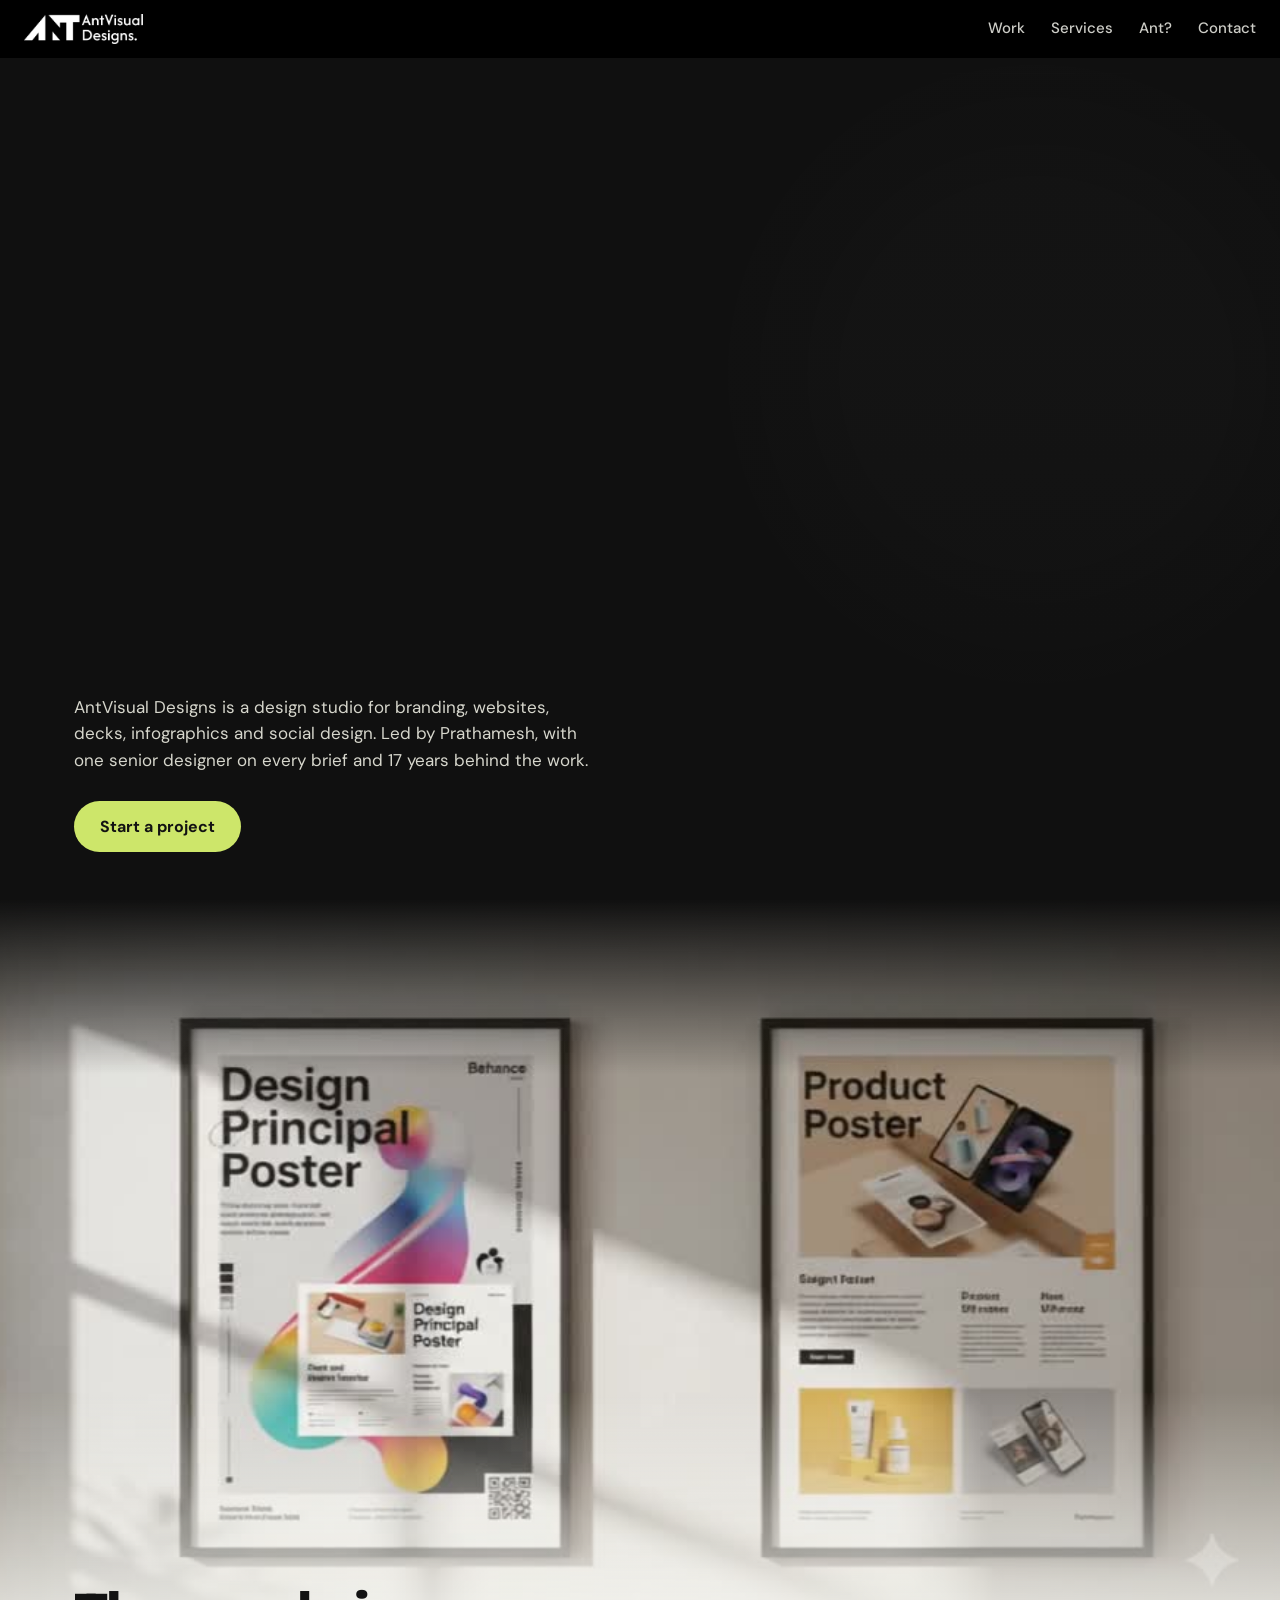
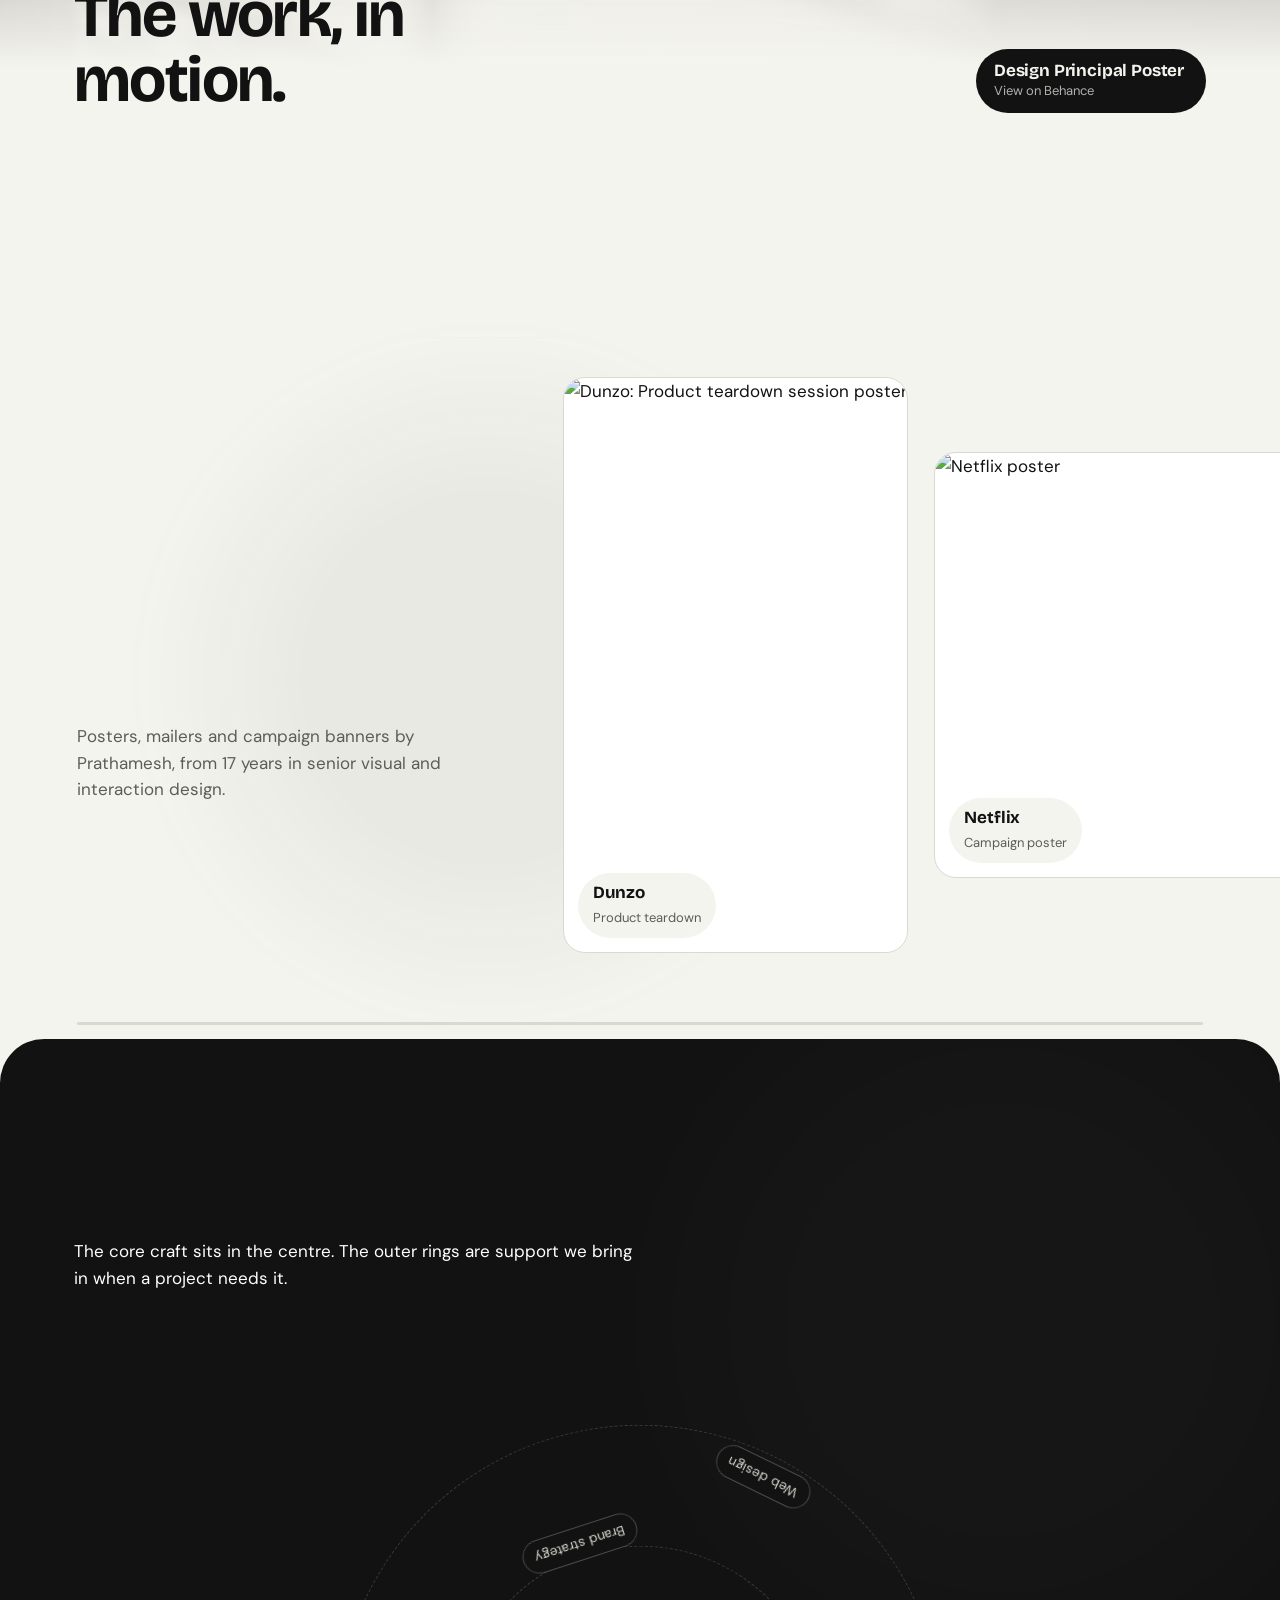
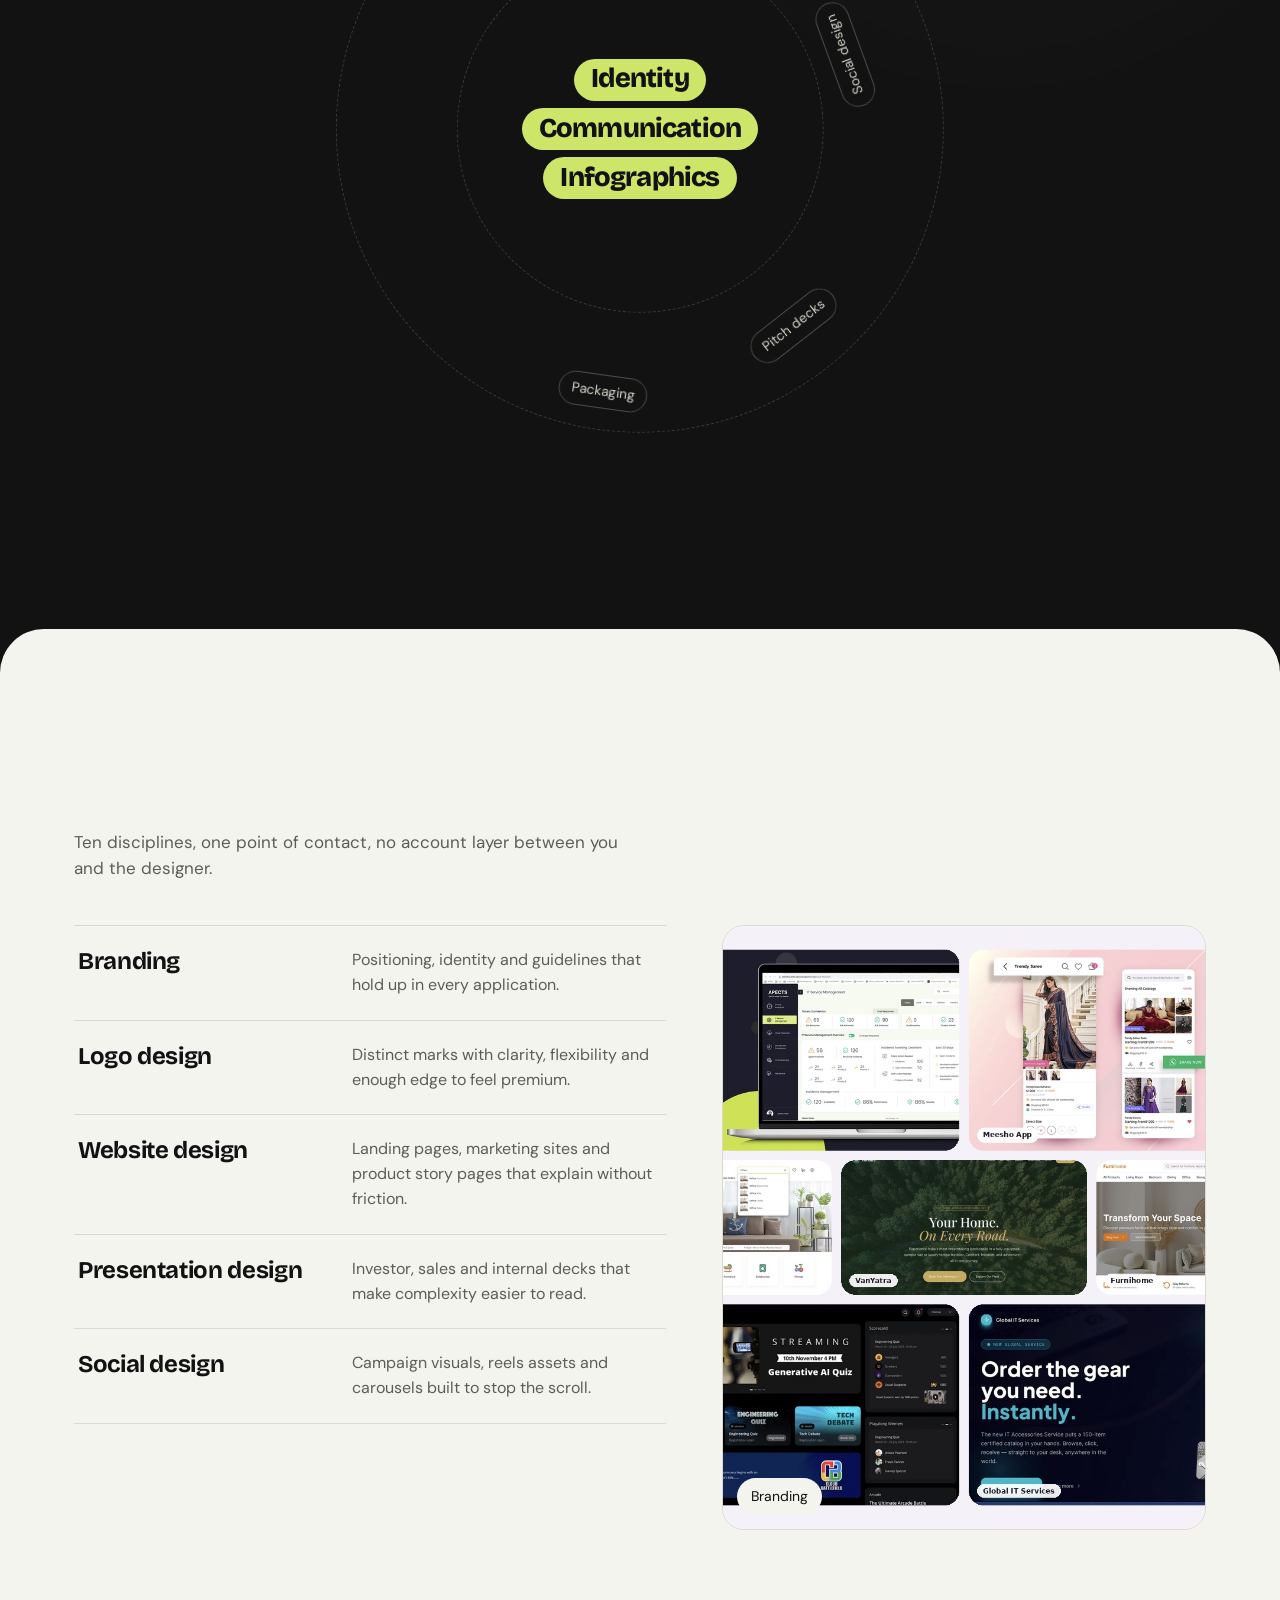
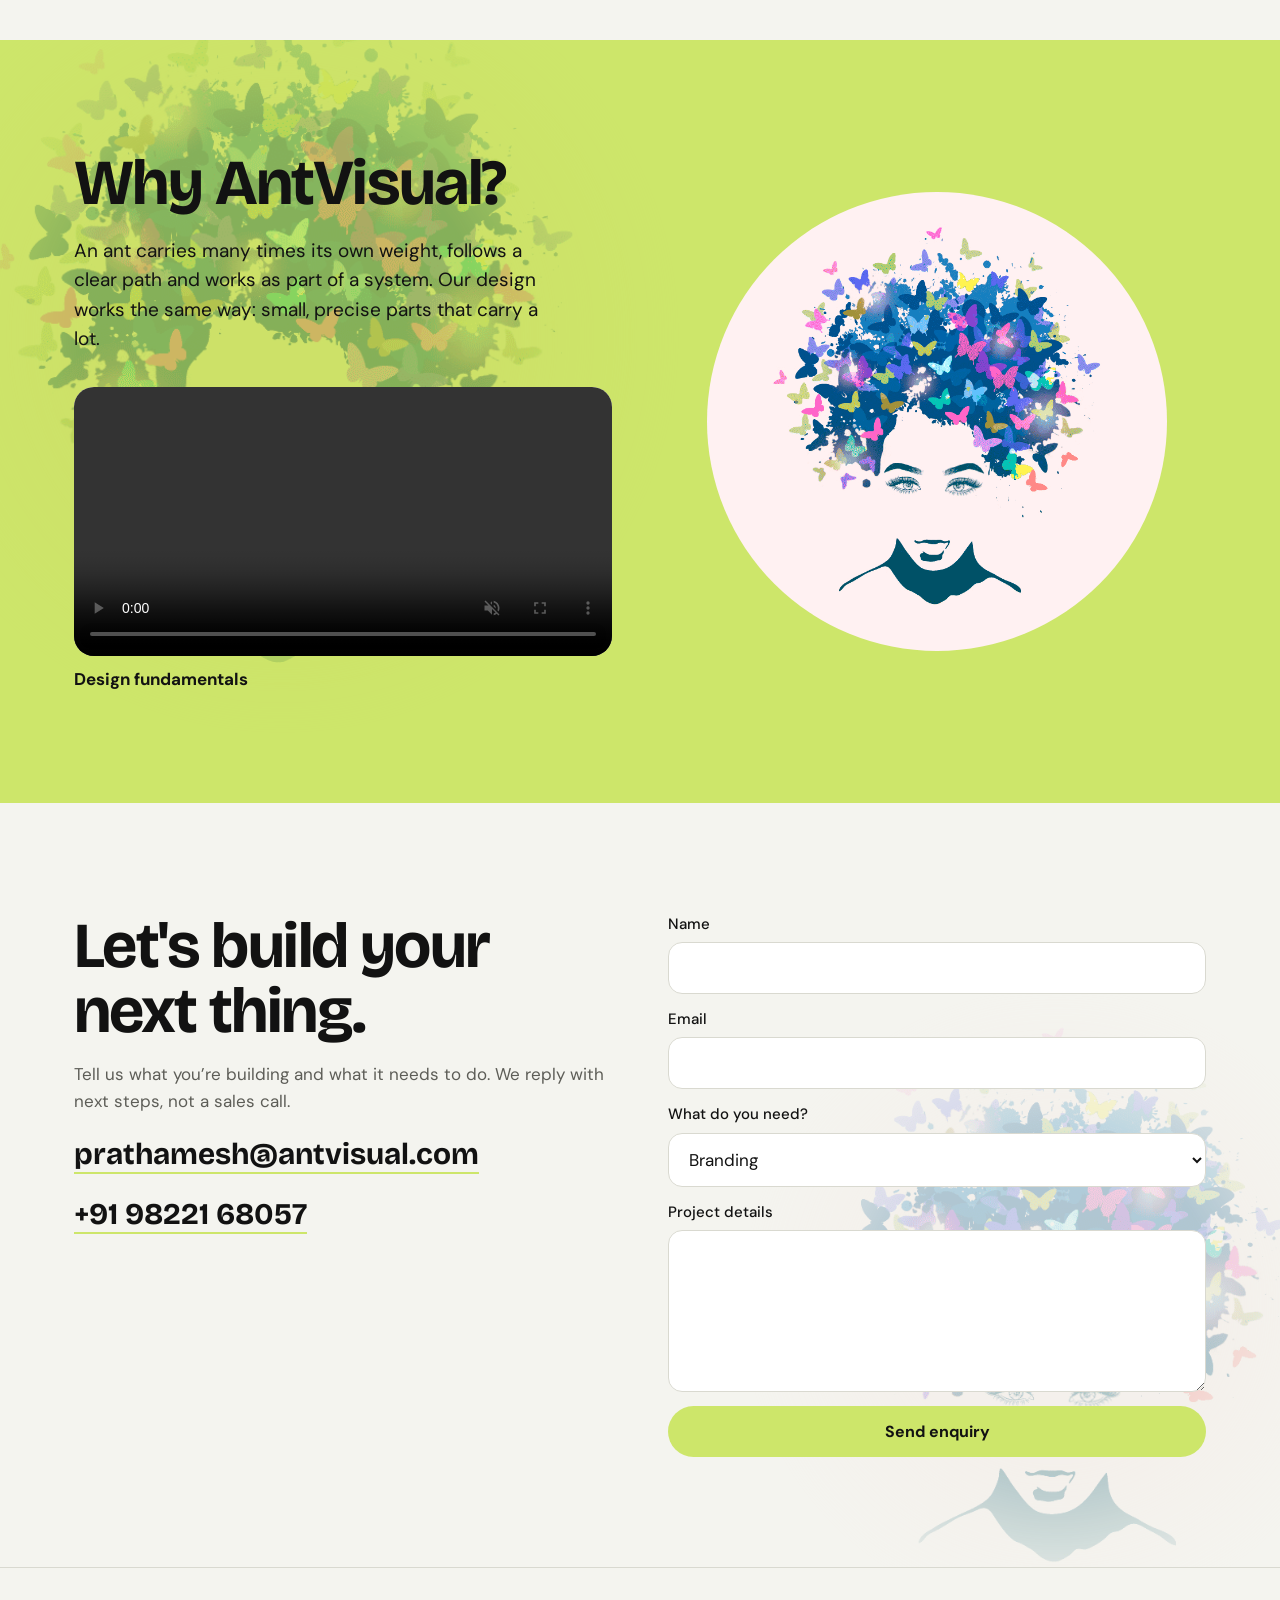
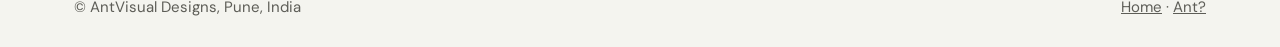
==== index.html @ 27071667 "Add a proper mobile hamburger menu for the header navigation and keep desktop navigation unchanged." ====
<!DOCTYPE html>
<html lang="en"><head><meta charset="utf-8">
<meta name="viewport" content="width=device-width, initial-scale=1, viewport-fit=cover">
<title>AntVisual Designs — Good design, run like a business.</title>
<link rel="preconnect" href="https://fonts.googleapis.com"><link rel="preconnect" href="https://fonts.gstatic.com" crossorigin>
<link href="https://fonts.googleapis.com/css2?family=Bricolage+Grotesque:opsz,wght@12..96,500;12..96,700;12..96,800&family=DM+Sans:wght@400;500&display=swap" rel="stylesheet">
<style>
:root{--bg:#f4f4ef;--ink:#121212;--mute:#5d5d57;--lime:#cde66a;--line:#d9d9d0;--card:#fff;--logo-filter:none;
box-sizing:border-box;padding-top:env(safe-area-inset-top,0px);padding-bottom:env(safe-area-inset-bottom,0px)}
@media (prefers-color-scheme:dark){:root:not([data-theme="light"]){--bg:#101010;--ink:#f1f1ea;--mute:#a4a49a;--line:#2c2c2a;--card:#1a1a19;--logo-filter:invert(1)}}
:root[data-theme="dark"]{--bg:#101010;--ink:#f1f1ea;--mute:#a4a49a;--line:#2c2c2a;--card:#1a1a19;--logo-filter:invert(1)}
html{scroll-behavior:smooth;scroll-padding-top:calc(env(safe-area-inset-top,0px) + 70px)}
*,*:before,*:after{box-sizing:border-box}
body{margin:0;background:var(--bg);color:var(--ink);font:400 17px/1.55 "DM Sans",system-ui,sans-serif;overflow-x:hidden}
body::before{content:"";position:fixed;inset:0 0 auto;height:env(safe-area-inset-top,0px);z-index:60;background:rgba(16,16,16,.55);backdrop-filter:blur(10px)}
h1,h2,h3{font-family:"Bricolage Grotesque","DM Sans",system-ui,sans-serif;letter-spacing:-.025em;line-height:1.02;margin:0}
a{color:inherit}
:focus-visible{outline:3px solid var(--lime);outline-offset:3px}
.wrap{max-width:1180px;margin:0 auto;padding:0 24px}
header {
    position: fixed;
    top: 0;
    left: 0;
    right: 0;
    z-index: 50;
    padding: calc(env(safe-area-inset-top, 0px) + 14px) 24px 14px;
    display: flex;
    justify-content: space-between;
    align-items: center;
    background: #000000;
    color: #f1f1ea;
}
header img{height:30px;filter:invert(1);display:block}
nav{display:flex;gap:26px;font-weight:500;font-size:15px}
nav a{text-decoration:none;opacity:.85}nav a:hover{opacity:1;color:var(--lime)}
.hero{position:relative;min-height:100vh;min-height:100svh;background:#101010;color:#f1f1ea;display:flex;align-items:flex-end;overflow:hidden}
.hero video{position:absolute;inset:0;width:100%;height:100%;object-fit:cover;opacity:.9}
.hero:after{content:"";position:absolute;inset:0;background:linear-gradient(180deg,rgba(16,16,16,.35),rgba(16,16,16,.1) 40%,rgba(16,16,16,.85))}
.hero .wrap{position:relative;z-index:2;width:100%;padding-bottom:48px}
.hero h1{font-size:clamp(44px,8.6vw,120px);font-weight:800;max-width:11ch;animation:rise .9s cubic-bezier(.2,.7,.2,1) both}
@keyframes rise{from{opacity:0;transform:translateY(28px)}to{opacity:1;transform:none}}
.hero p{max-width:520px;color:#d6d6cc;margin:22px 0 28px}
.row{display:flex;gap:14px;flex-wrap:wrap;align-items:center}
.btn{display:inline-block;padding:15px 26px;border-radius:999px;background:var(--lime);color:#121212;font-weight:700;text-decoration:none;border:0;font:700 16px "DM Sans",sans-serif;cursor:pointer}
.btn:hover{background:#dcf08a}
.btn.ghost{background:transparent;color:inherit;border:1.5px solid currentColor}
.btn.ghost:hover{background:rgba(255,255,255,.12)}
#pp{position:absolute;right:24px;bottom:48px;z-index:3;padding:9px 16px;font-size:14px}
section{padding:110px 0}
.h2{font-size:clamp(34px,5vw,64px);font-weight:700;max-width:16ch}
.lede{color:var(--mute);max-width:560px;margin:18px 0 0}
.where{background:#121212;color:#fafaf8}
.where .lede{color:#fffffd}
.svc{display:grid;grid-template-columns:1.1fr .9fr;gap:56px;align-items:start;margin-top:44px}
.list{border-top:1px solid var(--line)}
.item{padding:22px 4px;border-bottom:1px solid var(--line);display:grid;grid-template-columns:minmax(0,.9fr) minmax(0,1.1fr);gap:20px;transition:background .2s,padding .2s}
.item:hover{background:var(--lime);color:#121212;padding-left:18px;padding-right:18px}
.item:hover p{color:#2b2b28}
.item h3{font-size:24px;font-weight:700;letter-spacing:-.015em;line-height:1.1}
.item p{margin:0;color:var(--mute);font-size:16px}
.item em{font-style:normal;display:inline-block;background:#121212;color:var(--lime);font-size:13px;padding:2px 10px;border-radius:999px;margin-top:8px}
.sticky{position:sticky;top:calc(env(safe-area-inset-top,0px) + 90px)}
.ant{background:var(--lime);color:#121212}
.ant .grid{display:grid;grid-template-columns:1fr 1fr;gap:56px;align-items:center}
.ant img.g{width:100%;max-width:460px;border-radius:50%;display:block;margin:0 auto}
.ant p{max-width:480px;font-size:19px}
.vid{margin-top:34px}
.vid video{width:100%;border-radius:20px;display:block;background:#fff}
.vid span{display:block;margin-top:10px;font-weight:700}
.contact .grid{display:grid;grid-template-columns:1fr 1fr;gap:56px}
.contact a.m{font:700 clamp(20px,2.4vw,30px) "Bricolage Grotesque",sans-serif;display:block;margin-top:22px;text-decoration:none;border-bottom:2px solid var(--lime);width:max-content;max-width:100%}
form{display:grid;gap:14px}
label{font-weight:500;font-size:15px;display:grid;gap:6px}
input,select,textarea{font:400 17px "DM Sans",sans-serif;padding:14px 16px;border-radius:14px;border:1.5px solid var(--line);background:var(--card);color:var(--ink);width:100%}
footer{border-top:1px solid var(--line);padding:28px 0;color:var(--mute);font-size:15px}
footer .wrap{display:flex;justify-content:space-between;flex-wrap:wrap;gap:12px}
@media (max-width:820px){nav{gap:16px;font-size:14px}.svc,.ant .grid,.contact .grid{grid-template-columns:1fr;gap:36px}.item{grid-template-columns:1fr;gap:6px}section{padding:76px 0}#pp{bottom:auto;right:18px;top:calc(env(safe-area-inset-top,0px) + 77px)}.btn{padding:14px 22px}}
@media (prefers-reduced-motion:reduce){.hero h1{animation:none}html{scroll-behavior:auto}.item{transition:none}}

section,.hero{position:relative;overflow:hidden;overflow:clip}.wrap{position:relative;z-index:1}
.bgv{position:absolute;inset:0;width:100%;height:100%;object-fit:cover;pointer-events:none;z-index:0}
.bgv.mul{mix-blend-mode:multiply}.bgv.scr{mix-blend-mode:screen}
.ghost{position:absolute;pointer-events:none;z-index:0;width:min(640px,80vw);aspect-ratio:1;-webkit-mask-image:radial-gradient(circle,#000 35%,transparent 70%);mask-image:radial-gradient(circle,#000 35%,transparent 70%);background:rgba(205,230,106,.25)}
.ghost.mul{mix-blend-mode:multiply}.ghost.neg{filter:grayscale(1) invert(1);mix-blend-mode:screen}

body.intro{overflow:hidden}.intro .hero h1{animation:none;opacity:0}
#intro{position:fixed;inset:0;z-index:100;background:#fff;display:grid;place-items:center;transition:opacity .9s ease .1s;animation:introOut .9s ease 14s forwards}
#intro video{width:min(100vw,177vh);height:auto;max-height:100%;mix-blend-mode:multiply;transform:scale(1);transition:transform 1s cubic-bezier(.6,0,.3,1),filter 1s}
#intro.out{opacity:0;pointer-events:none}#intro.out video{transform:scale(2.2);filter:brightness(1.4)}
#skip{position:absolute;right:20px;top:calc(env(safe-area-inset-top,0px) + 18px);background:#121212;color:#f1f1ea;border:0;border-radius:999px;padding:10px 18px;font:500 15px "DM Sans",sans-serif;cursor:pointer}
#skip:hover{background:#2a2a28}
@keyframes introOut{to{opacity:0;visibility:hidden}}
@media (prefers-reduced-motion:reduce){#intro{display:none}}

#intro>video,#intro>img,#intro>.halo{grid-area:1/1}
#intro .halo{width:min(70vmin,60vw);aspect-ratio:1;border-radius:50%;background:radial-gradient(circle,rgba(205,230,106,.95),rgba(205,230,106,0) 66%);mix-blend-mode:multiply;opacity:0}
#il{width:calc(min(100vw,177.7vh)*.44);height:auto;mix-blend-mode:multiply;opacity:0;will-change:transform,filter,opacity;position:relative}
#intro.fly{background:transparent;transition:background .8s ease .15s;animation:none}
#intro.fly video{opacity:0;transition:opacity .5s}
#intro.fly #il{mix-blend-mode:normal}
header img{opacity:0;animation:showLogo .1s 14.2s forwards}header.ready img{opacity:1;animation:none}
@keyframes showLogo{to{opacity:1}}

.reel{padding:0;background:var(--bg)}
.reel .stage{background:#101010;position:relative;height:clamp(420px,88vh,900px);overflow:hidden}
.reel video{position:absolute;inset:0;width:100%;height:100%;object-fit:cover}
.reel .stage:before,.reel .stage:after{content:"";position:absolute;left:0;right:0;z-index:1;pointer-events:none}
.reel .stage:before{top:0;height:22%;background:linear-gradient(#101010,rgba(16,16,16,0))}
.reel .stage:after{bottom:0;height:38%;background:linear-gradient(rgba(0,0,0,0),var(--bg) 92%)}
.reel .row2{position:relative;z-index:2;margin-top:-110px;display:flex;justify-content:space-between;align-items:flex-end;gap:20px;flex-wrap:wrap}
.rcap{display:inline-flex;flex-direction:column;background:var(--ink);color:var(--bg);padding:11px 18px;border-radius:999px;text-decoration:none;min-width:230px}
.rcap b{font:700 17px "Bricolage Grotesque",sans-serif;letter-spacing:-.01em}.rcap span{font-size:13px;opacity:.7}
.rcap:hover{background:var(--lime);color:#121212}
.rcap.sw{animation:swap .35s ease}
@keyframes swap{from{opacity:.2;transform:translateY(6px)}to{opacity:1;transform:none}}
@media (prefers-reduced-motion:reduce){.rcap.sw{animation:none}}

#sp{position:fixed;left:0;right:0;top:env(safe-area-inset-top,0px);height:3px;background:var(--lime);transform-origin:0 50%;transform:scaleX(0);z-index:70}
.js .mk{overflow:hidden;padding-bottom:.1em}.js .mk span{display:block;transform:translateY(112%);transition:transform .95s cubic-bezier(.2,.7,.2,1)}.js .mk.in span{transform:none}
.pan{animation:pan 14s ease-in-out infinite alternate}@keyframes pan{from{object-position:50% 0}to{object-position:50% 100%}}
.pfs{padding:0;overflow:visible;overflow-x:clip}.track{position:relative;z-index:1}
.pin{position:sticky;top:0;height:100vh;height:100svh;overflow:hidden;display:flex;align-items:center;padding-top:64px}
.track{display:flex;align-items:center;gap:26px;padding:0 6vw;will-change:transform;--h:min(64vh,600px)}
.pnl{flex:none;width:min(460px,80vw);padding-right:24px}.pnl .h2{font-size:clamp(34px,4.4vw,60px);max-width:11ch}
.pc{position:relative;flex:none;height:var(--h);aspect-ratio:.6;border-radius:22px;overflow:hidden;background:var(--card);border:1px solid var(--line);display:block;text-decoration:none;color:inherit}
.pc.wide{height:calc(var(--h)*.74);aspect-ratio:1.4}
.pc img{position:absolute;inset:0;width:100%;height:100%;object-fit:cover;transition:transform .9s cubic-bezier(.2,.7,.2,1)}.pc:hover img:not(.pan){transform:scale(1.04)}
.pc .cap{position:absolute;left:14px;bottom:14px;z-index:1;background:var(--bg);color:var(--ink);padding:9px 15px;border-radius:999px;max-width:calc(100% - 28px)}
.pc .cap b{display:block;font:700 17px "Bricolage Grotesque",sans-serif;letter-spacing:-.01em}.pc .cap span{font-size:13px;color:var(--mute)}
.more{flex:none;width:min(380px,80vw);padding-right:6vw}.more h3{font-size:30px;font-weight:700}
.more ul{list-style:none;margin:16px 0 22px;padding:0;border-top:1px solid var(--line)}
.more li a{display:flex;justify-content:space-between;gap:12px;padding:10px 2px;border-bottom:1px solid var(--line);text-decoration:none;transition:padding .2s,background .2s}
.more li a:hover{background:var(--lime);color:#121212;padding-left:12px;padding-right:12px}.more li span{color:var(--mute);font-size:14px}.more li a:hover span{color:#2b2b28}
.pbar{position:absolute;left:6vw;right:6vw;bottom:calc(env(safe-area-inset-bottom,0px) + 58px);height:3px;background:var(--line);border-radius:3px}
.pbar i{display:block;height:100%;background:var(--ink);transform-origin:0 50%;transform:scaleX(0);border-radius:3px}
.where{border-radius:44px 44px 0 0;margin-top:-44px;z-index:2;padding-bottom:154px}
#services{border-radius:44px 44px 0 0;margin-top:-44px;z-index:3;background:var(--bg)}
.orbit{position:relative;margin:48px auto 0;width:100%}
.cr{display:flex;flex-wrap:wrap;gap:12px;margin-bottom:26px}
.cr span{font:800 clamp(34px,9vw,60px)/1 "Bricolage Grotesque",sans-serif;letter-spacing:-.03em;padding:12px 26px 16px;border-radius:999px;background:var(--lime);color:#121212}
.orb{display:flex;flex-wrap:wrap;gap:10px;list-style:none;margin:0 0 10px;padding:0}
.orb li{border:1.5px solid #4a4a46;border-radius:999px;padding:9px 18px;color:#d6d6cc;font-size:16px;background:#121212}
.orb li:hover{border-color:var(--lime);color:var(--lime)}
.rg{display:none}
@media (min-width:701px){
.orbit{container-type:inline-size;width:min(100%,780px);aspect-ratio:1}
.rg{display:block;position:absolute;left:50%;top:50%;border:1.5px dashed #3a3a37;border-radius:50%;transform:translate(-50%,-50%)}
.r1{width:47cqw;height:47cqw}.r2{width:78cqw;height:78cqw}
.cr{position:absolute;inset:0;display:grid;place-content:center;justify-items:center;gap:1cqw;margin:0;z-index:2}
.cr span{font-size:3.5cqw;padding:.8cqw 2.2cqw 1cqw}
.orb{display:block;position:absolute;inset:0;margin:0;transform:rotate(var(--rot,0deg))}
.orb li{position:absolute;left:50%;top:50%;white-space:nowrap;font-size:max(11px,1.75cqw);padding:.7cqw 1.5cqw;transform:translate(-50%,-50%) rotate(var(--a)) translateY(calc(var(--r)*-1cqw)) rotate(180deg)}
}
.item.on{background:var(--lime);color:#000000;padding-left:18px;padding-right:18px}.item.on p{color:#000000}
.sticky .st{position:relative;aspect-ratio:4/5;max-height:calc(100vh - 150px);width:100%;border-radius:22px;overflow:hidden;background:var(--card);border:1px solid var(--line)}
.st figure{position:absolute;inset:0;margin:0;clip-path:inset(100% 0 0 0);transition:clip-path 0s .85s}
.st figure.on{clip-path:inset(0);transition:clip-path .85s cubic-bezier(.7,0,.2,1);z-index:2}
.st img,.st video{width:100%;height:100%;object-fit:cover;display:block;border:0;border-radius:0}
.st figcaption{position:absolute;left:14px;bottom:14px;background:var(--bg);color:var(--ink);padding:8px 14px;border-radius:999px;font-size:14px;max-width:calc(100% - 28px)}
@media (max-width:820px),(prefers-reduced-motion:reduce){.pfs{height:auto!important}.pin{position:static;height:auto;overflow:visible;display:block;padding:90px 0 40px}.track{overflow-x:auto;scroll-snap-type:x proximity;padding:0 18px}.pnl,.more,.pc{scroll-snap-align:start}.track .pc{margin-right:14px}} 
@media (max-width:820px){.svc{display:block}.sticky{position:sticky!important;top:calc(env(safe-area-inset-top,0px) + 58px);z-index:4;background:var(--bg);padding:8px 0 12px;margin-bottom:6px;order:2}.list{border-top:0}.item{padding:18px 0}.orbit{margin-top:26px}.where{padding-bottom:100px}} 
@media (prefers-reduced-motion:reduce){.pan{animation:none}.js .mk span{transform:none;transition:none}.st figure,.st figure.on{transition:none}}

@media (max-width:767px){
  body{font-size:15px}
  .wrap{padding:0 18px}
  header{padding:10px 18px 12px;gap:10px}
  header img{height:24px}
  nav{gap:8px 10px;font-size:11.5px;flex-wrap:wrap;justify-content:flex-end;max-width:58%}
  nav a{white-space:nowrap}
  .hero{min-height:100dvh}
  .hero .wrap{padding:110px 0 26px}
  .hero h1{font-size:clamp(38px,16vw,68px);max-width:7.2ch}
  .hero p{font-size:15px;line-height:1.55;margin:18px 0 22px;max-width:100%}
  .row{display:grid;grid-template-columns:1fr;gap:12px;align-items:stretch}
  .btn{display:block;width:100%;text-align:center;padding:15px 18px}
  #pp{position:relative;right:auto;bottom:auto;top:auto;display:inline-flex;justify-content:center;align-self:flex-start;margin-top:8px;width:auto}
  section{padding:72px 0}
  .h2{font-size:clamp(30px,10vw,44px)}
  .reel .stage{height:330px}
  .reel .row2{margin-top:-58px;flex-direction:column;align-items:flex-start}
  .rcap{min-width:0;width:100%}
  .pfs .pin{padding-top:18px}
  .track{display:block;padding:0 18px;overflow:visible}
  .pnl,.more{width:100%;padding-right:0}
  .pc{height:400px;aspect-ratio:0.72;width:100%}
  .pc .cap{padding:8px 12px}
  .more li a{padding:12px 0}
  .more li a:hover{padding-left:8px;padding-right:8px}
  .where{border-radius:28px 28px 0 0;margin-top:-24px;padding-bottom:94px}
  #services{border-radius:28px 28px 0 0;margin-top:-24px}
  .orbit{margin-top:28px}
  .cr{display:grid;grid-template-columns:1fr;gap:10px;margin-bottom:16px}
  .cr span{font-size:clamp(30px,8vw,44px);padding:12px 18px 14px;width:100%;text-align:center}
  .orb{display:flex;flex-wrap:wrap;gap:8px;justify-content:center}
  .orb li{font-size:12px;padding:8px 12px}
  .ant .grid,.contact .grid{grid-template-columns:1fr;gap:34px}
  .ant p{font-size:16px}
  .vid{margin-top:24px}
  .contact a.m{font-size:clamp(18px,7vw,28px);width:100%;max-width:100%}
  label{font-size:14px}
  input,select,textarea{font-size:16px;padding:13px 14px}
  footer .wrap{flex-direction:column;align-items:flex-start;gap:8px}
}
@media (max-width:480px){
  .wrap{padding:0 16px}
  header{padding-left:16px;padding-right:16px}
  nav{max-width:62%}
  .hero .wrap{padding-top:104px}
  .hero h1{font-size:clamp(32px,16vw,52px)}
  .btn{font-size:15px;padding:13px 16px}
  .reel .stage{height:280px}
  .pc{height:330px}
  .orbit{width:100%}
}

@media (max-width:767px){
  header{
    padding:10px 16px 12px;
    flex-wrap:wrap;
    gap:8px;
  }
  header .brand{display:flex;align-items:center;justify-content:space-between;width:100%;}
  .nav-shell{
    position:relative;
    width:100%;
  }
  .nav-toggle{
    display:inline-flex;
    align-items:center;
    justify-content:center;
    width:42px;
    height:42px;
    border-radius:12px;
    border:1px solid rgba(255,255,255,.25);
    background:rgba(255,255,255,.04);
    color:#f1f1ea;
    cursor:pointer;
    margin-left:auto;
  }
  .nav-toggle span,
  .nav-toggle span:before,
  .nav-toggle span:after{
    display:block;
    position:relative;
    width:18px;
    height:2px;
    border-radius:2px;
    background:#f1f1ea;
    content:"";
  }
  .nav-toggle span:before{position:absolute;top:-6px;left:0;content:""}
  .nav-toggle span:after{position:absolute;top:6px;left:0;content:""}
  nav{
    display:none;
    width:100%;
    flex-direction:column;
    gap:12px;
    padding:14px 12px 10px;
    background:rgba(18,18,18,.96);
    border:1px solid var(--line);
    border-radius:16px;
    margin-top:8px;
  }
  nav.is-open{display:flex}
  nav a{padding:6px 4px;opacity:1}
}
@media (min-width:768px){
  .nav-toggle{display:none}
}
</style>
<script>document.documentElement.className+=" js"</script></head><body id="top" class="intro">
<div id="intro" role="presentation"><video id="iv" src="assets/intro-portal.mp4" muted playsinline preload="auto" aria-hidden="true"></video><div class="halo" id="ih"></div><img id="il" src="assets/logo.png" alt="" aria-hidden="true"><button id="skip" type="button" aria-label="Skip intro">Skip</button></div>
<i id="sp"></i>
<header>
  <div class="brand"><img src="assets/logo.png" alt="AntVisual Designs"></div>
  <div class="nav-shell">
    <button class="nav-toggle" type="button" aria-label="Toggle menu" aria-expanded="false"><span></span></button>
    <nav>
      <a href="#pfs">Work</a>
      <a href="#services">Services</a>
      <a href="#ant">Ant?</a>
      <a href="#contact">Contact</a>
    </nav>
  </div>
</header>

<main>
<div class="hero"><video id="hv" src="assets/hero.mp4" autoplay muted loop playsinline aria-hidden="true"></video>
<img class="ghost neg" src="" alt="" style="right:-6%;top:6%;opacity:.4"><div class="wrap"><h1></h1>
<p>AntVisual Designs is a design studio for branding, websites, decks, infographics and social design. Led by Prathamesh, with one senior designer on every brief and 17 years behind the work.</p>
<div class="row"><a class="btn" href="#contact">Start a project</a><a class="btn ghost" href="#ant">What is an Ant?</a></div></div>
<button class="btn ghost" id="pp" type="button" aria-label="Pause background video"></button></div>

<section class="reel" aria-label="Showreel"><div class="stage"><video id="rv" src="assets/showreel.mp4" poster="assets/showreel-poster.jpg" muted loop playsinline preload="auto" aria-label="Showreel video"></video></div>
<div style="padding:0 0 70px"><div class="wrap row2" style="background:transparent;padding:0 24px 0"><h2 class="h2" style="max-width:12ch">The work, in motion.</h2><a class="rcap" id="rc" href="https://www.behance.net/prathmeshmungi" target="_blank" rel="noopener"><b>Design Principal Poster</b><span>View on Behance</span></a></div></div></section>
<section class="pfs" id="pfs" aria-label="Behance portfolio"><div class="pin"><video class="bgv mul" src="" autoplay muted loop playsinline aria-hidden="true" style="opacity:.1"></video><img class="ghost neg" src="" alt="" style="left:10%;bottom:5%;opacity:.2;width:min(720px,70vw)"><div class="track" id="trk"><div class="pnl"><h2 class="h2 mk"><span>From the Behance portfolio</span></h2><p class="lede">Posters, mailers and campaign banners by Prathamesh, from 17 years in senior visual and interaction design.</p></div><a class="pc" href="https://www.behance.net/prathmeshmungi" target="_blank" rel="noopener"><img class="" data-a="dun" alt="Dunzo: Product teardown session poster"><div class="cap"><b>Dunzo</b><span>Product teardown</span></div></a><a class="pc wide" href="https://www.behance.net/prathmeshmungi" target="_blank" rel="noopener"><img class="" data-a="net" alt="Netflix poster"><div class="cap"><b>Netflix</b><span>Campaign poster</span></div></a><div class="more"><h3>More on Behance</h3><ul><li><a href="https://www.behance.net/gallery/254877355/Poster-Design" target="_blank" rel="noopener"><b>Poster Design</b><span>Poster</span></a></li><li><a href="https://www.behance.net/gallery/254877355/Poster-Design" target="_blank" rel="noopener"><b>Mailers & Banners</b><span>Campaign</span></a></li><li><a href="https://www.behance.net/gallery/254877355/Poster-Design" target="_blank" rel="noopener"><b>Brand Systems</b><span>Identity</span></a></li></ul></div></div><div class="pbar" aria-hidden="true"><i id="pbar"></i></div></div></section>
<section class="where"><video class="bgv scr" src="assets/white1.mp4" autoplay muted loop playsinline aria-hidden="true" style="opacity: 0.8;"></video><img class="ghost neg" src="" alt="" style="right:-8%;top:-8%;opacity:.35;width:min(760px,90vw)"><div class="wrap"><h2 class="h2 mk"><span>Where we work</span></h2><p class="lede">The core craft sits in the centre. The outer rings are support we bring in when a project needs it.</p>
<div class="orbit" id="orbit"><i class="rg r1"></i><i class="rg r2"></i><div class="cr"><span>Identity</span><span>Communication</span><span>Infographics</span></div><ul class="orb" id="o1"><li style="--a: -18deg; --r: 25;">Brand strategy</li><li style="--a: 26deg; --r: 36;">Web design</li><li style="--a: 70deg; --r: 28;">Social design</li><li style="--a: 142deg; --r: 32;">Pitch decks</li><li style="--a: 188deg; --r: 34;">Packaging</li></ul></div></div></section>

<section id="services"><video class="bgv mul" src="" autoplay muted loop playsinline aria-hidden="true" style="opacity:.22"></video><div class="wrap"><h2 class="h2 mk"><span>Services</span></h2>
<p class="lede">Ten disciplines, one point of contact, no account layer between you and the designer.</p>
<div class="svc"><div class="list" id="svl"><div class="item"><h3>Branding</h3><p>Positioning, identity and guidelines that hold up in every application.</p></div><div class="item"><h3>Logo design</h3><p>Distinct marks with clarity, flexibility and enough edge to feel premium.</p></div><div class="item"><h3>Website design</h3><p>Landing pages, marketing sites and product story pages that explain without friction.</p></div><div class="item"><h3>Presentation design</h3><p>Investor, sales and internal decks that make complexity easier to read.</p></div><div class="item"><h3>Social design</h3><p>Campaign visuals, reels assets and carousels built to stop the scroll.</p></div></div>
<div class="sticky"><div class="st" id="stg"><figure class="on"><img src="assets/branding.jpg" alt="Branding work"><figcaption>Branding</figcaption></figure><figure><video src="assets/palette.mp4" autoplay muted loop playsinline></video><figcaption>Visual system</figcaption></figure><figure><img src="assets/websites.jpg" alt="Website design"><figcaption>Website design</figcaption></figure></div></div></div></div></section>

<section class="ant" id="ant"><img class="ghost mul" src="assets/butterflies.gif" alt="" style="left:-10%;top:-15%;opacity:.35;width:min(820px,100vw)"><div class="wrap"><div class="grid"><div><h2 class="h2" style="max-width:11ch">Why AntVisual?</h2>
<p style="margin-top:20px">An ant carries many times its own weight, follows a clear path and works as part of a system. Our design works the same way: small, precise parts that carry a lot.</p>
<div class="vid"><video src="assets/palette.mp4" controls muted loop playsinline preload="metadata" aria-label="Design fundamentals: the impact of color in UI design"></video><span>Design fundamentals</span></div></div>
<img class="g" src="assets/butterflies.gif" alt="Illustration of a face with butterflies in place of hair"></div></div></section>

<section class="contact" id="contact"><video class="bgv mul" src="" autoplay muted loop playsinline aria-hidden="true" style="opacity:.45"></video><img class="ghost mul" src="assets/butterflies.gif" alt="" style="right:-8%;bottom:-8%;opacity:.28;width:min(650px,90vw)"><div class="wrap"><div class="grid"><div><h2 class="h2">Let's build your next thing.</h2>
<p class="lede">Tell us what you’re building and what it needs to do. We reply with next steps, not a sales call.</p>
<a class="m" href="mailto:prathamesh@antvisual.com">prathamesh@antvisual.com</a><a class="m" href="tel:+919822168057">+91 98221 68057</a></div>
<form id="f"><label>Name<input name="n" required autocomplete="name"></label><label>Email<input type="email" name="e" required autocomplete="email"></label>
<label>What do you need?<select name="t"><option>Branding</option><option>Logo design</option><option>Website design</option><option>Company deck</option><option>Social media creatives</option><option>Campaign design</option></select></label>
<label>Project details<textarea name="d" rows="6"></textarea></label><button class="btn" type="submit">Send enquiry</button></form></div></div></section>
</main>
<footer><div class="wrap"><span>© AntVisual Designs, Pune, India</span><span><a href="#top">Home</a> · <a href="#ant">Ant?</a></span></div></footer>
<script>
var hv=document.getElementById('hv'),pp=document.getElementById('pp'),vids=[].slice.call(document.querySelectorAll('video[autoplay]'));
var rm=matchMedia('(prefers-reduced-motion:reduce)').matches;
function setP(p){vids.forEach(function(v){p?v.pause():v.play().catch(function(){})});pp.textContent=p?'Play':'Pause';pp.setAttribute('aria-label',p?'Play background video':'Pause background video');pp.dataset.p=p?'1':'0';}
if(rm)setP(true);
pp.onclick=function(){setP(pp.dataset.p!=='1')};
document.getElementById('f').onsubmit=function(ev){ev.preventDefault();var d=new FormData(ev.target);var b='Name: '+d.get('n')+'\nEmail: '+d.get('e')+'\nNeed: '+d.get('t')+'\n\n'+d.get('d');location.href='mailto:prathamesh@antvisual.com?subject='+encodeURIComponent('Project enquiry: '+d.get('t'))+'&body='+encodeURIComponent(b)};

var io=document.getElementById('intro'),iv=document.getElementById('iv'),lg=document.getElementById('il'),hl=document.getElementById('ih'),hdr=document.querySelector('header'),hd=hdr.querySelector('img');
function cl(x){return Math.max(0,Math.min(1,x))}
function endIntro(){if(!io||io.dataset.done)return;io.dataset.done=1;document.body.classList.remove('intro');hdr.classList.add('ready');io.classList.add('out');setTimeout(function(){io.remove()},950)}
function tick(){if(io.dataset.done||iv.ended)return;var t=iv.currentTime,e=1-Math.pow(1-cl((t-7.7)/1.4),3);lg.style.opacity=cl((t-7.9)/.8);lg.style.transform='scale('+(1.14-.14*e).toFixed(3)+')';lg.style.filter='blur('+((1-e)*18).toFixed(1)+'px) drop-shadow(0 0 '+((1-e)*26).toFixed(1)+'px rgba(0,214,255,'+(1-e).toFixed(2)+'))';hl.style.opacity=(cl(1-Math.abs(t-8.1)/1.3)*.9).toFixed(2);requestAnimationFrame(tick)}
function fly(){if(io.dataset.done)return;io.dataset.done=1;lg.style.transition='none';lg.style.opacity=1;lg.style.filter='none';lg.style.transform='none';hl.style.opacity=0;var a=lg.getBoundingClientRect(),b=hd.getBoundingClientRect(),s=b.width/a.width,dx=b.left+b.width/2-a.left-a.width/2,dy=b.top+b.height/2-a.top-a.height/2;document.body.classList.remove('intro');io.classList.add('fly');void lg.offsetWidth;lg.style.transition='transform 1s cubic-bezier(.7,0,.2,1),filter 1s';lg.style.transform='translate('+dx+'px,'+dy+'px) scale('+s+')';lg.style.filter='invert(1)';setTimeout(function(){hdr.classList.add('ready');io.remove()},1050)}
if(rm){endIntro()}else{iv.addEventListener('ended',function(){setTimeout(fly,550)});iv.addEventListener('error',endIntro);document.getElementById('skip').onclick=endIntro;var pr=iv.play();if(pr&&pr.then)pr.then(function(){requestAnimationFrame(tick)},endIntro)}

var rv=document.getElementById('rv'),rc=document.getElementById('rc'),rcs=[[0,'Design Principal Poster','254877089/Design-Principal-Poster-Design'],[2.2,'Product Poster','254876933/Product-Poster-Design'],[4.4,'Campaign Banner','254877355/Poster-Design']];
var rci=-1;function setCap(i){if(i===rci)return;rci=i;var c=rcs[i];rc.querySelector('b').textContent=c[1];rc.querySelector('span').textContent=c[2]?'View on Behance':'See all work on Behance';rc.href=c[2]?'https://www.behance.net/gallery/'+c[2]:'https://www.behance.net/prathmeshmungi';rc.classList.remove('sw');void rc.offsetWidth;rc.classList.add('sw')}
rv.addEventListener('timeupdate',function(){var t=rv.currentTime,i=0;for(var k=0;k<rcs.length;k++)if(t>=rcs[k][0])i=k;setCap(i)});
if('IntersectionObserver' in window&&!rm){new IntersectionObserver(function(en){en.forEach(function(e){if(e.isIntersecting&&pp.dataset.p!=='1')rv.play().catch(function(){});else rv.pause()})},{threshold:.35}).observe(rv)}
var _sp=setP;setP=function(p){_sp(p);if(p)rv.pause();else if(rv.getBoundingClientRect().bottom>0&&rv.getBoundingClientRect().top<innerHeight)rv.play().catch(function(){})};

(function(){
var ID=function(i){return document.getElementById(i)};
var A={dun:'assets/dunzo-poster.jpg',net:'assets/netflix-poster.jpg',mail:'assets/firstcry-mailer.jpg',ban:'assets/firstcry-banner.jpg',brand:'assets/branding.jpg',web:'assets/websites.jpg',info:'assets/infographic-demo.mp4'};
[].forEach.call(document.querySelectorAll('[data-a]'),function(e){e.src=A[e.dataset.a];if(e.tagName==='VIDEO')e.muted=true});
var figs=[].slice.call(document.querySelectorAll('#stg figure')),its=[].slice.call(document.querySelectorAll('#svl .item')),cur=-1;
function show(i){if(i===cur)return;cur=i;figs.forEach(function(f,k){f.classList.toggle('on',k===i);var v=f.querySelector('video');if(v){if(k===i&&!rm&&pp.dataset.p!=='1')v.play().catch(function(){}) ; else v.pause();}})}
var sio=new IntersectionObserver(function(en){en.forEach(function(e){if(e.isIntersecting)show(its.indexOf(e.target))})},{rootMargin:'-48% 0px -42% 0px'});
its.forEach(function(e,k){e.tabIndex=0;sio.observe(e);e.addEventListener('mouseenter',function(){if(matchMedia('(hover:hover)').matches)show(k)});e.addEventListener('focus',function(){show(k)})});
var mio=new IntersectionObserver(function(en){en.forEach(function(e){if(e.isIntersecting){e.target.classList.add('in');mio.unobserve(e.target)}})},{threshold:.35});
[].forEach.call(document.querySelectorAll('.mk'),function(e){mio.observe(e)});
var pfs=ID('pfs'),trk=ID('trk'),pbar=ID('pbar'),sp=ID('sp'),oc=ID('orbit'),o1=ID('o1'),o2=ID('o2'),mq=matchMedia('(min-width:821px) and (prefers-reduced-motion:no-preference)');
function sizePin(){if(mq.matches)pfs.style.height=(trk.scrollWidth-innerWidth+innerHeight)+'px';else{pfs.style.height='';trk.style.transform=''}}
function frame(){var m=document.documentElement.scrollHeight-innerHeight;sp.style.transform='scaleX('+(m>0?Math.min(1,scrollY/m):0)+')';if(mq.matches){var r=pfs.getBoundingClientRect(),mx=pfs.offsetHeight-innerHeight,p=mx>0?cl(-r.top/mx):0;trk.style.transform='translate3d('+(-p*(trk.scrollWidth-innerWidth)).toFixed(1)+'px,0,0)';pbar.style.transform='scaleX('+(p>.98?1: p)+')';if(!rm){var o=oc.getBoundingClientRect(),q=innerHeight/2-(o.top+o.height/2);o1.style.setProperty('--rot',(q*.06).toFixed(2)+'deg');o2.style.setProperty('--rot',(-q*.04).toFixed(2)+'deg')}}}
var tk=0;function onS(){if(tk)return;tk=1;requestAnimationFrame(function(){tk=0;frame()})}
addEventListener('scroll',onS,{passive:true});addEventListener('resize',function(){sizePin();onS()});addEventListener('load',function(){sizePin();onS()});if(mq.addEventListener){mq.addEventListener('change',function(){sizePin();onS()})}else{mq.addListener(function(){sizePin();onS()})}}
})();

var navToggle = document.querySelector('.nav-toggle');
var mainNav = document.querySelector('nav');
if (navToggle && mainNav) {
  navToggle.addEventListener('click', function () {
    var isOpen = mainNav.classList.toggle('is-open');
    navToggle.setAttribute('aria-expanded', isOpen ? 'true' : 'false');
  });
  mainNav.querySelectorAll('a').forEach(function(link){
    link.addEventListener('click', function(){
      mainNav.classList.remove('is-open');
      navToggle.setAttribute('aria-expanded', 'false');
    });
  });
}
</script></body></html>
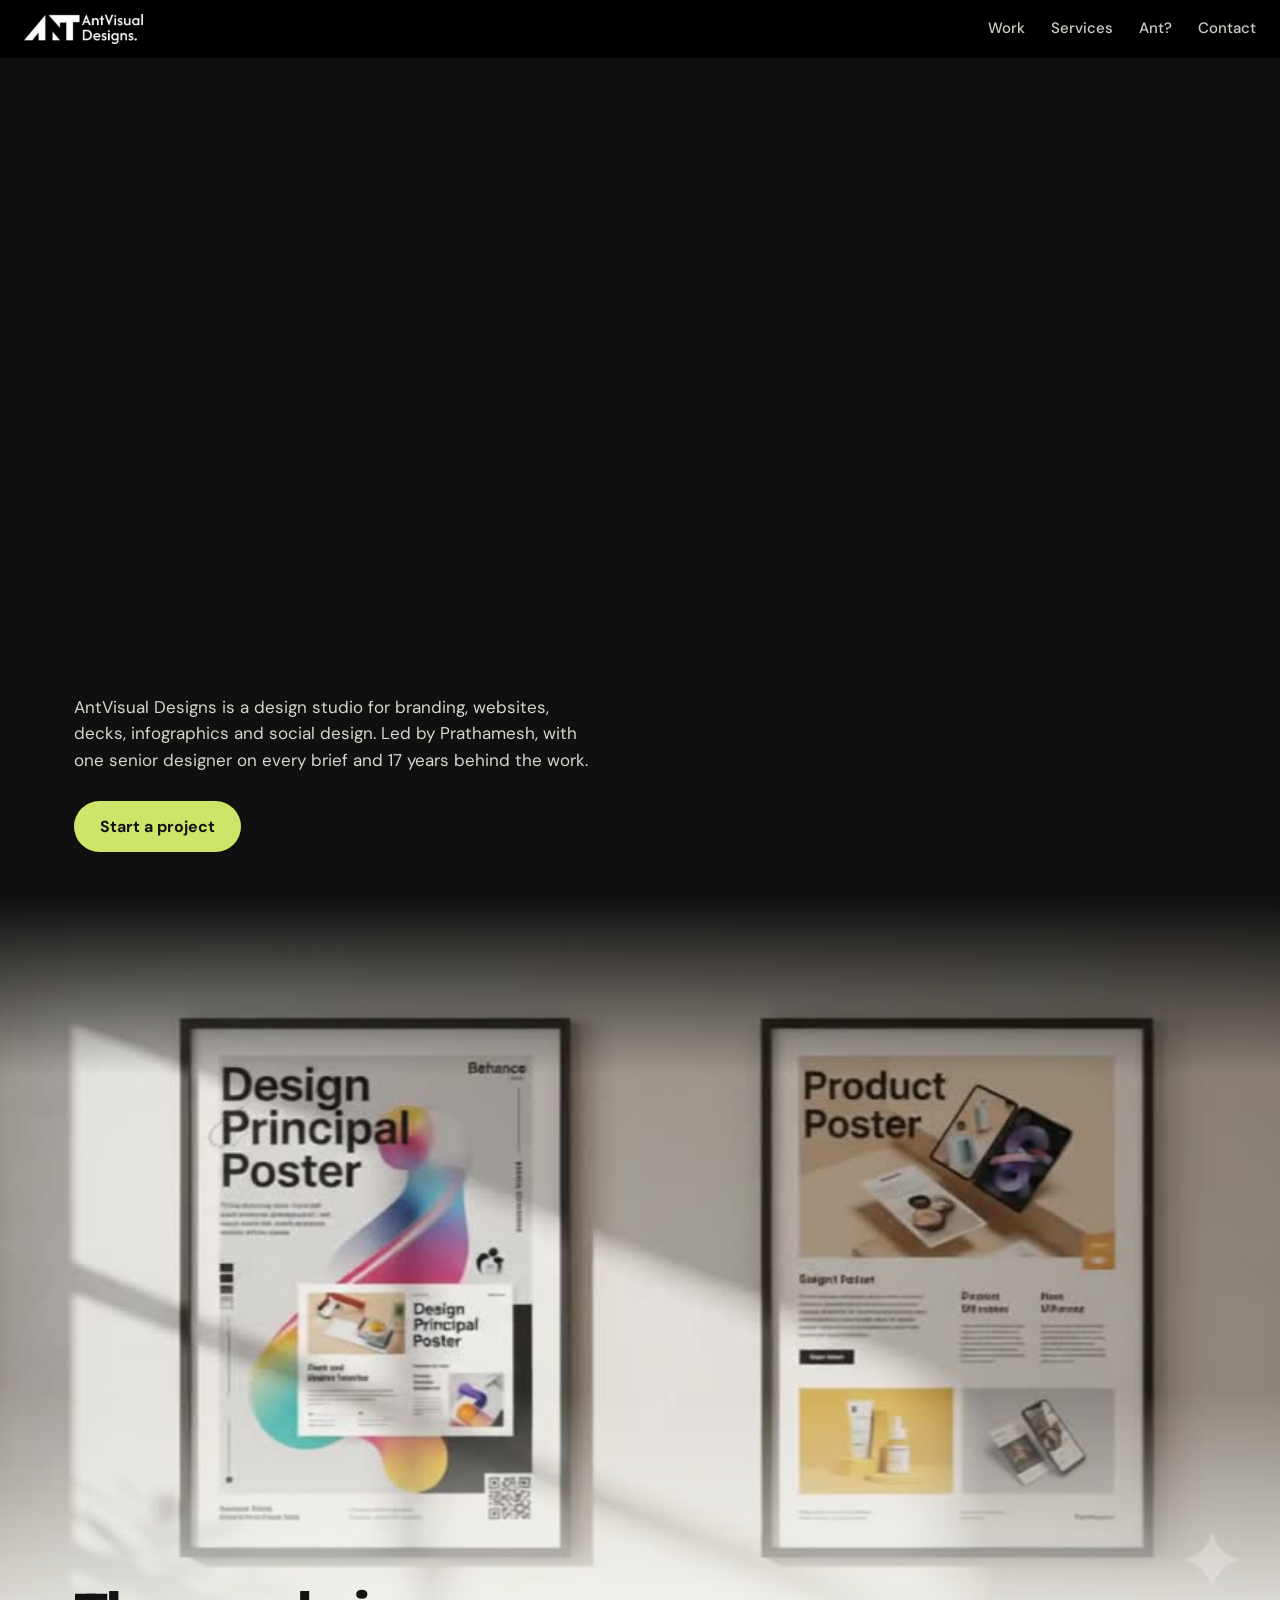
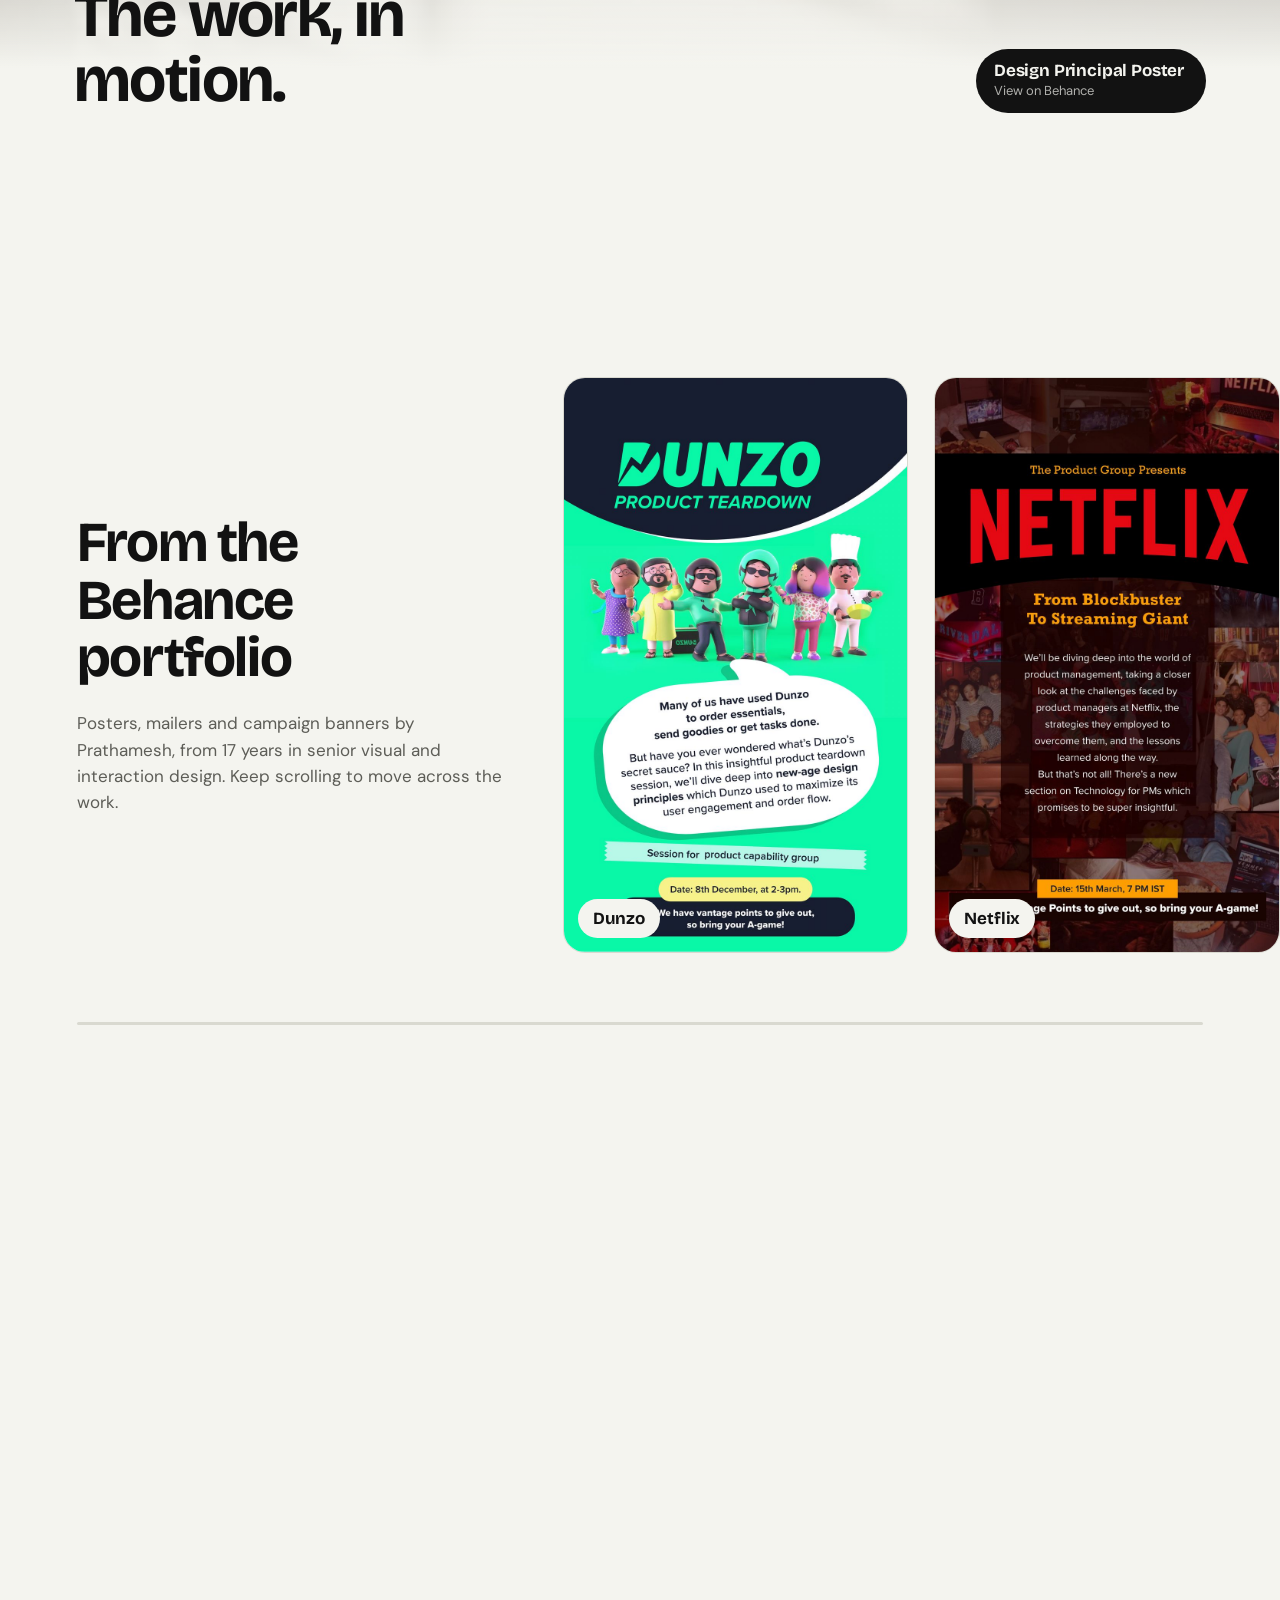
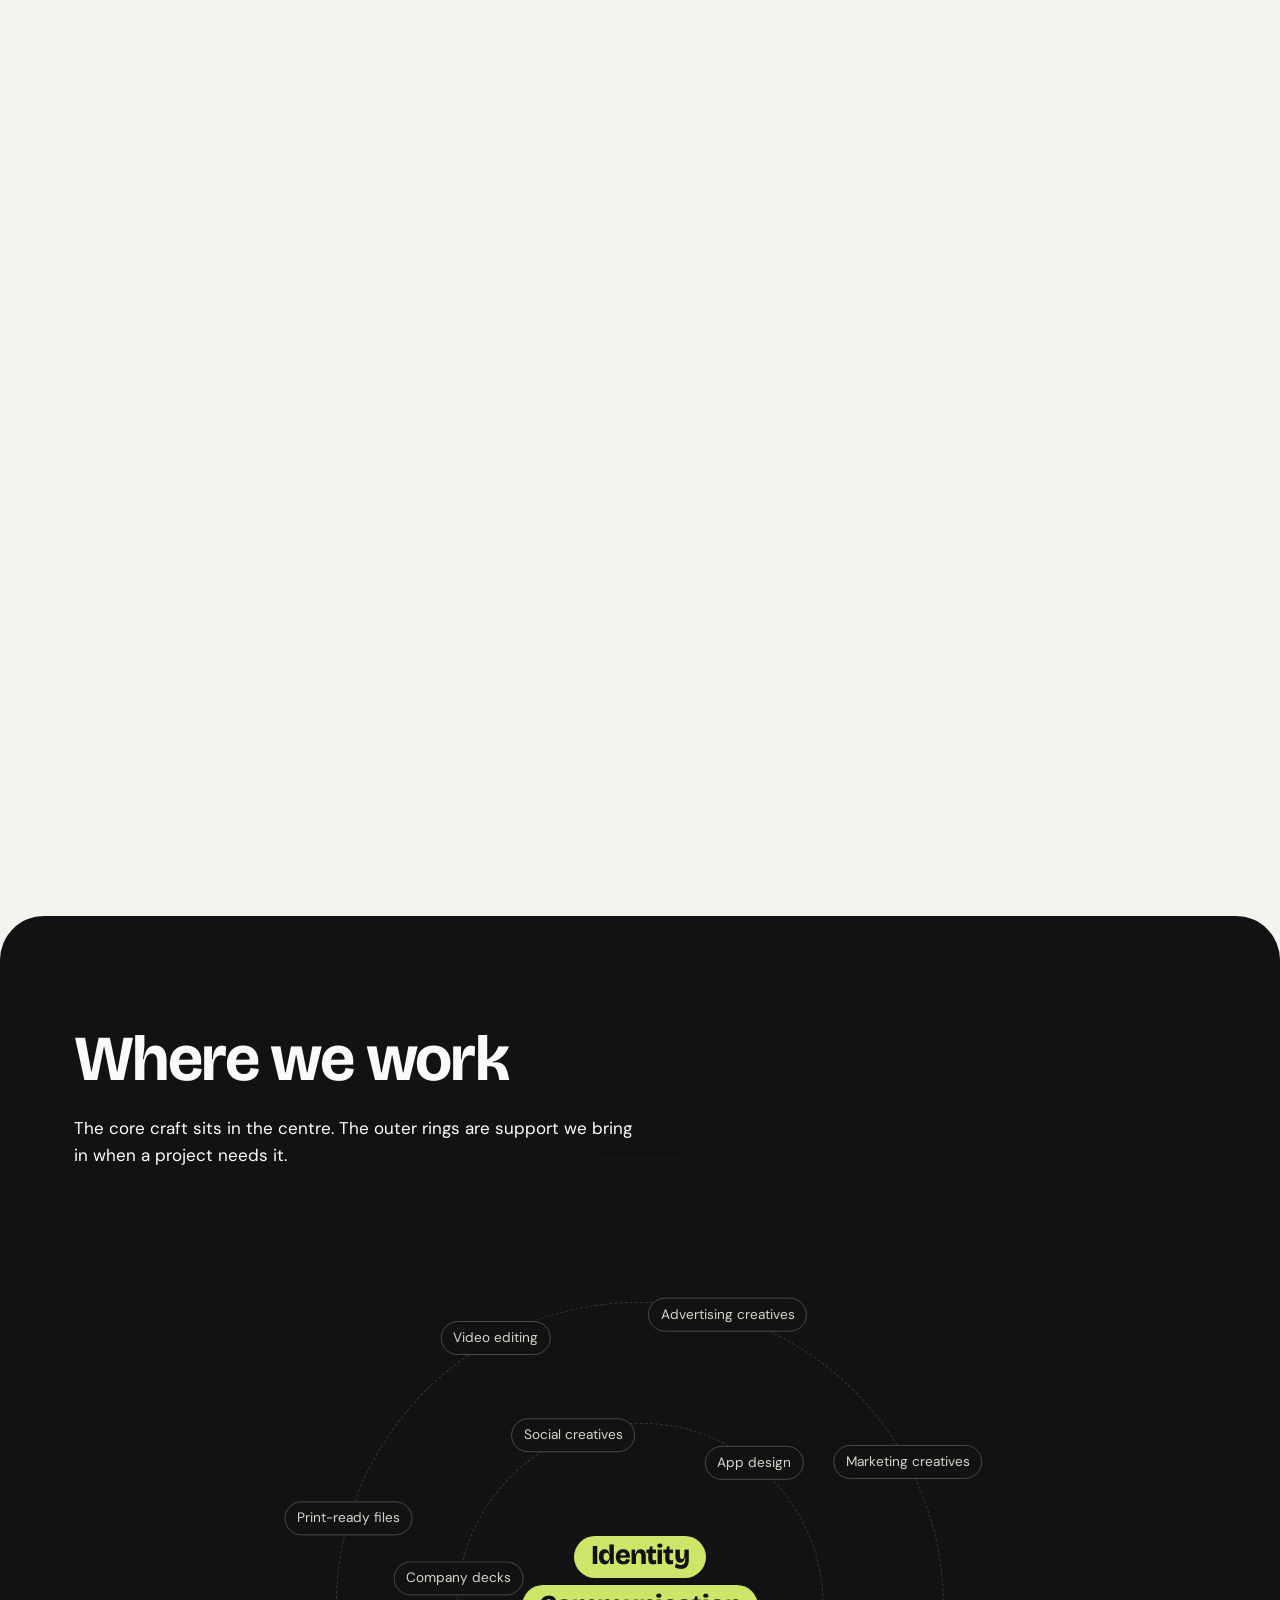
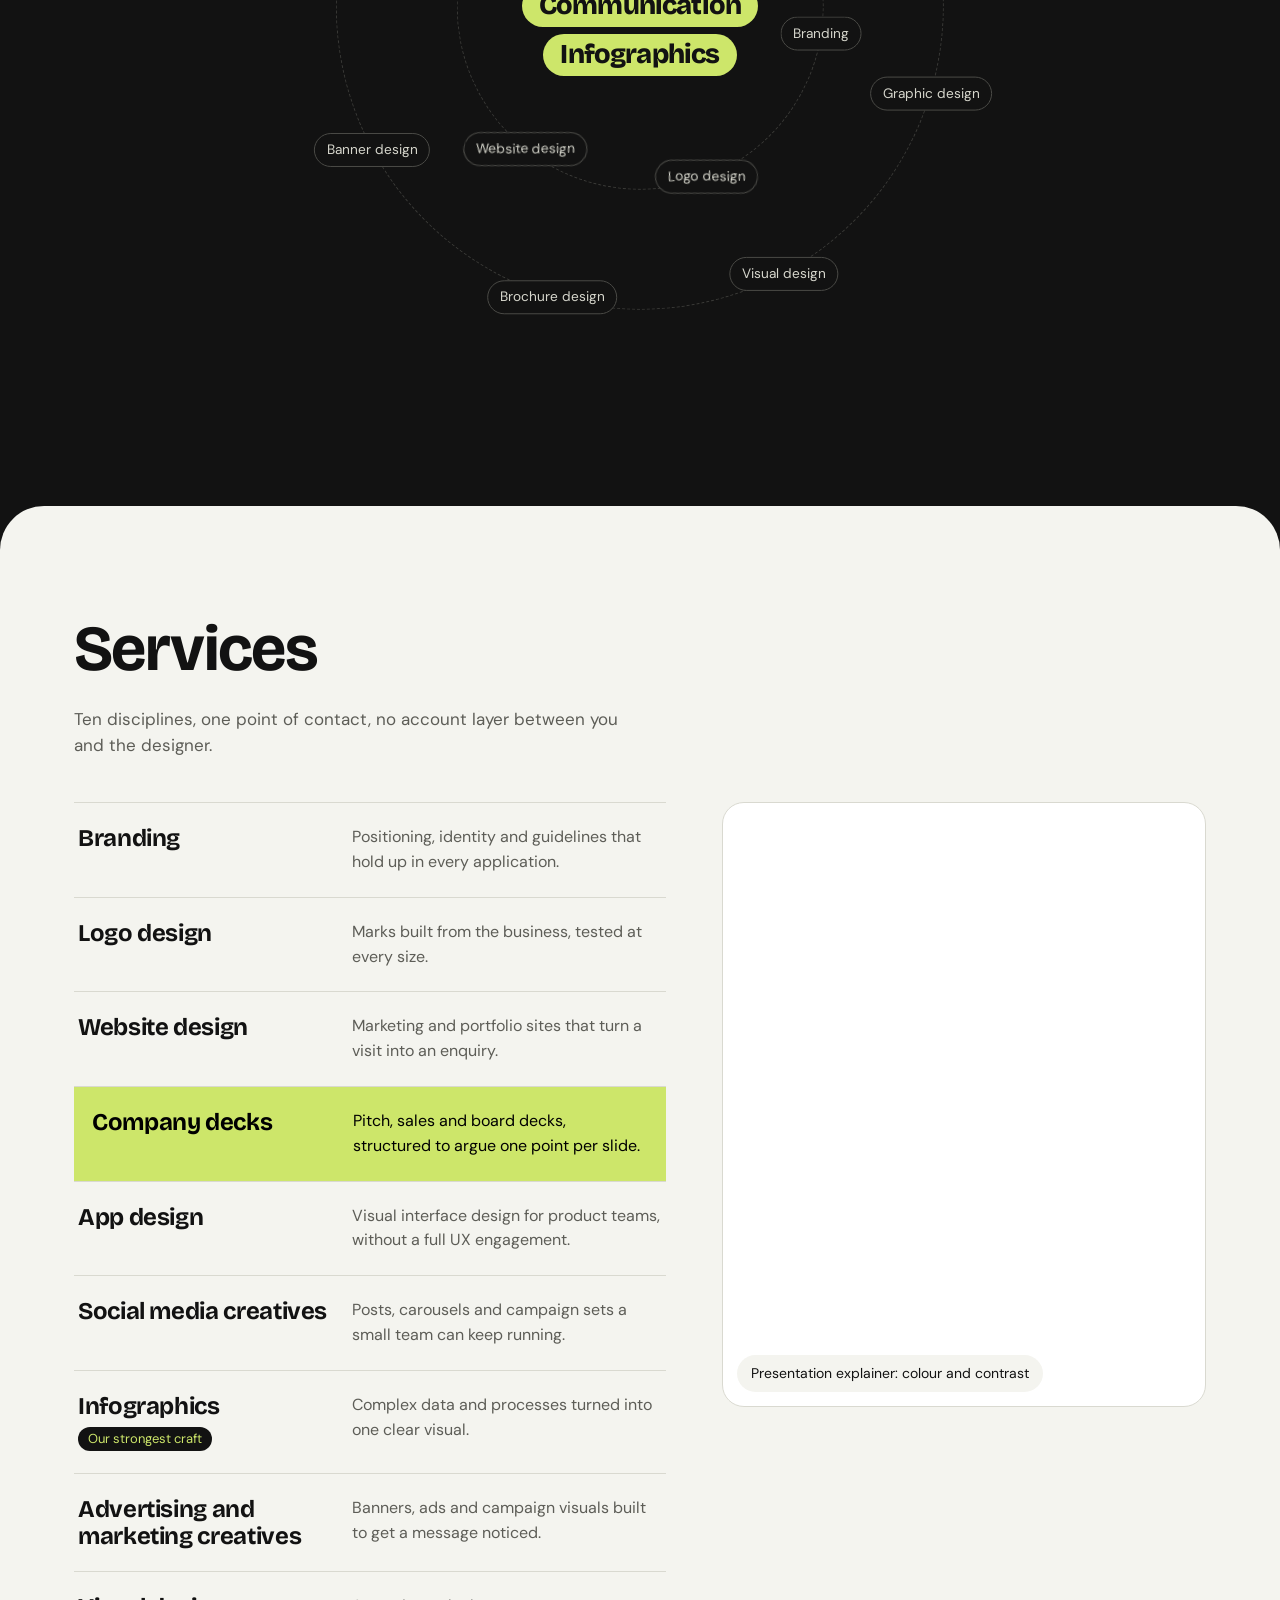
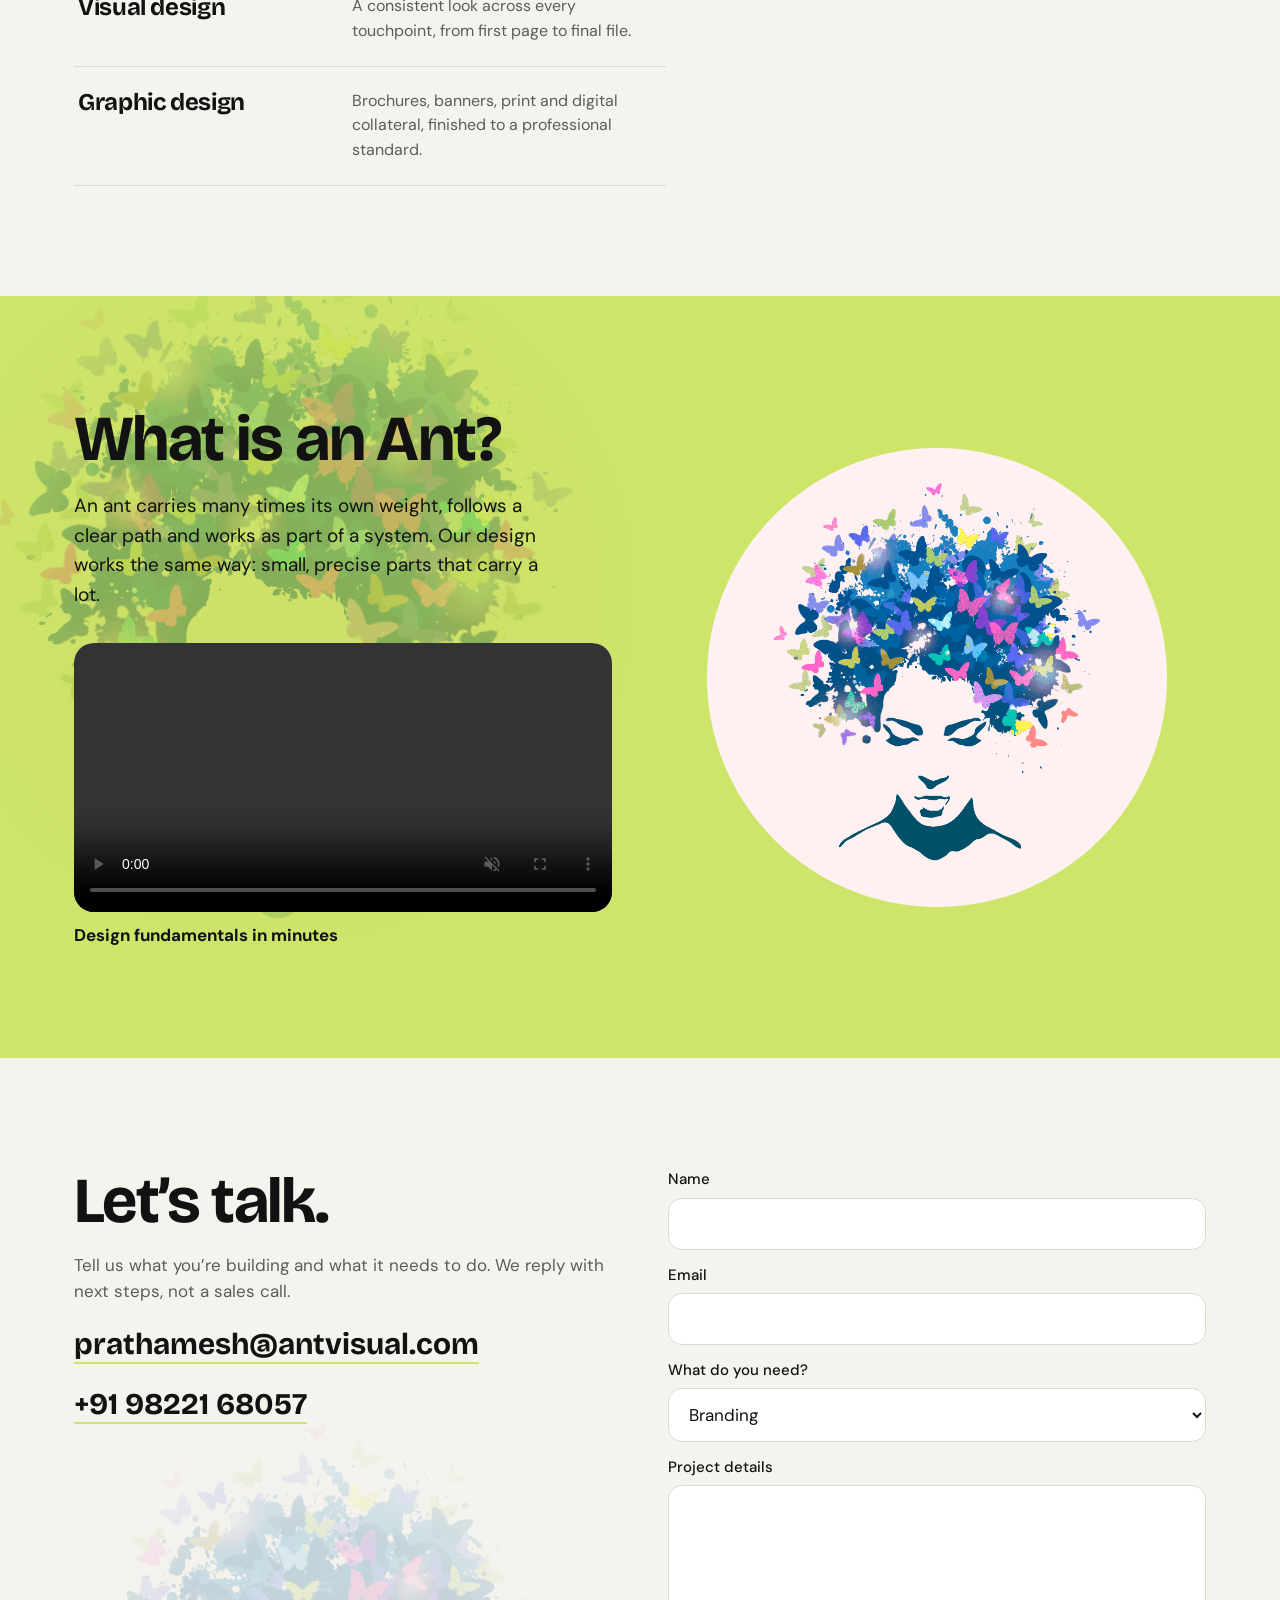
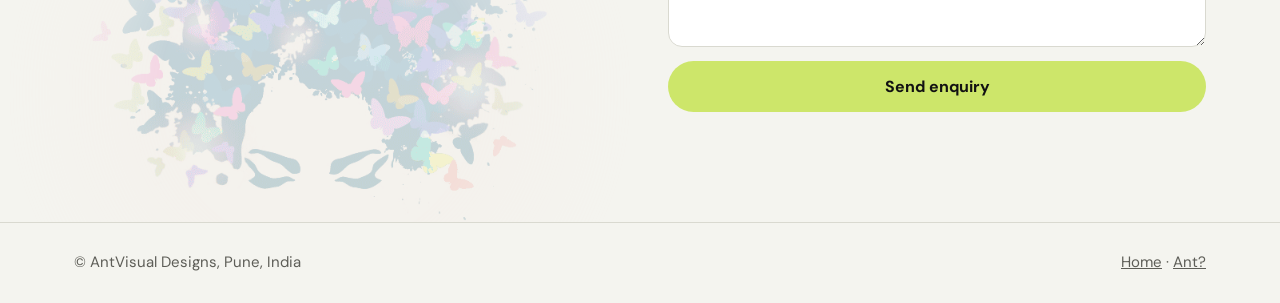
==== commit 8a5f2013: "revert print statement from 'Hello' to 'Goodbye'" ====
--- a/index.html
+++ b/index.html
@@ -29,8 +29,7 @@
     align-items: center;
     background: #000000;
     color: #f1f1ea;
-}
-header img{height:30px;filter:invert(1);display:block}
+}header img{height:30px;filter:invert(1);display:block}
 nav{display:flex;gap:26px;font-weight:500;font-size:15px}
 nav a{text-decoration:none;opacity:.85}nav a:hover{opacity:1;color:var(--lime)}
 .hero{position:relative;min-height:100vh;min-height:100svh;background:#101010;color:#f1f1ea;display:flex;align-items:flex-end;overflow:hidden}
@@ -74,13 +73,13 @@
 input,select,textarea{font:400 17px "DM Sans",sans-serif;padding:14px 16px;border-radius:14px;border:1.5px solid var(--line);background:var(--card);color:var(--ink);width:100%}
 footer{border-top:1px solid var(--line);padding:28px 0;color:var(--mute);font-size:15px}
 footer .wrap{display:flex;justify-content:space-between;flex-wrap:wrap;gap:12px}
-@media (max-width:820px){nav{gap:16px;font-size:14px}.svc,.ant .grid,.contact .grid{grid-template-columns:1fr;gap:36px}.item{grid-template-columns:1fr;gap:6px}section{padding:76px 0}#pp{bottom:auto;right:18px;top:calc(env(safe-area-inset-top,0px) + 77px)}.btn{padding:14px 22px}}
+@media (max-width:820px){nav{gap:16px;font-size:14px}.svc,.ant .grid,.contact .grid{grid-template-columns:1fr;gap:36px}.item{grid-template-columns:1fr;gap:6px}section{padding:76px 0}#pp{bottom:auto;top:calc(env(safe-area-inset-top,0px) + 76px)}}
 @media (prefers-reduced-motion:reduce){.hero h1{animation:none}html{scroll-behavior:auto}.item{transition:none}}
 
 section,.hero{position:relative;overflow:hidden;overflow:clip}.wrap{position:relative;z-index:1}
 .bgv{position:absolute;inset:0;width:100%;height:100%;object-fit:cover;pointer-events:none;z-index:0}
 .bgv.mul{mix-blend-mode:multiply}.bgv.scr{mix-blend-mode:screen}
-.ghost{position:absolute;pointer-events:none;z-index:0;width:min(640px,80vw);aspect-ratio:1;-webkit-mask-image:radial-gradient(circle,#000 35%,transparent 70%);mask-image:radial-gradient(circle,#000 35%,transparent 70%);background:rgba(205,230,106,.25)}
+.ghost{position:absolute;pointer-events:none;z-index:0;width:min(640px,80vw);aspect-ratio:1;-webkit-mask-image:radial-gradient(circle,#000 35%,transparent 70%);mask-image:radial-gradient(circle,#000 35%,transparent 70%)}
 .ghost.mul{mix-blend-mode:multiply}.ghost.neg{filter:grayscale(1) invert(1);mix-blend-mode:screen}
 
 body.intro{overflow:hidden}.intro .hero h1{animation:none;opacity:0}
@@ -149,7 +148,7 @@
 .cr{position:absolute;inset:0;display:grid;place-content:center;justify-items:center;gap:1cqw;margin:0;z-index:2}
 .cr span{font-size:3.5cqw;padding:.8cqw 2.2cqw 1cqw}
 .orb{display:block;position:absolute;inset:0;margin:0;transform:rotate(var(--rot,0deg))}
-.orb li{position:absolute;left:50%;top:50%;white-space:nowrap;font-size:max(11px,1.75cqw);padding:.7cqw 1.5cqw;transform:translate(-50%,-50%) rotate(var(--a)) translateY(calc(var(--r)*-1cqw)) rotate(180deg)}
+.orb li{position:absolute;left:50%;top:50%;white-space:nowrap;font-size:max(11px,1.75cqw);padding:.7cqw 1.5cqw;transform:translate(-50%,-50%) rotate(var(--a)) translateY(calc(var(--r)*-1cqw)) rotate(calc(var(--a)*-1 - var(--rot,0deg)))}
 }
 .item.on{background:var(--lime);color:#000000;padding-left:18px;padding-right:18px}.item.on p{color:#000000}
 .sticky .st{position:relative;aspect-ratio:4/5;max-height:calc(100vh - 150px);width:100%;border-radius:22px;overflow:hidden;background:var(--card);border:1px solid var(--line)}
@@ -157,133 +156,13 @@
 .st figure.on{clip-path:inset(0);transition:clip-path .85s cubic-bezier(.7,0,.2,1);z-index:2}
 .st img,.st video{width:100%;height:100%;object-fit:cover;display:block;border:0;border-radius:0}
 .st figcaption{position:absolute;left:14px;bottom:14px;background:var(--bg);color:var(--ink);padding:8px 14px;border-radius:999px;font-size:14px;max-width:calc(100% - 28px)}
-@media (max-width:820px),(prefers-reduced-motion:reduce){.pfs{height:auto!important}.pin{position:static;height:auto;overflow:visible;display:block;padding:90px 0 40px}.track{overflow-x:auto;scroll-snap-type:x proximity;padding:0 18px}.pnl,.more,.pc{scroll-snap-align:start}.track .pc{margin-right:14px}} 
-@media (max-width:820px){.svc{display:block}.sticky{position:sticky!important;top:calc(env(safe-area-inset-top,0px) + 58px);z-index:4;background:var(--bg);padding:8px 0 12px;margin-bottom:6px;order:2}.list{border-top:0}.item{padding:18px 0}.orbit{margin-top:26px}.where{padding-bottom:100px}} 
+@media (max-width:820px),(prefers-reduced-motion:reduce){.pfs{height:auto!important}.pin{position:static;height:auto;overflow:visible;display:block;padding:90px 0 40px}.track{overflow-x:auto;scroll-snap-type:x mandatory;transform:none!important;--h:min(62vh,520px);padding:0 24px 20px}.track>*{scroll-snap-align:center}.pbar{display:none}.pnl{width:min(300px,78vw)}}
+@media (max-width:820px){.svc{display:block}.sticky{position:sticky!important;top:calc(env(safe-area-inset-top,0px) + 58px);z-index:4;background:var(--bg);padding:8px 0 12px;margin-bottom:6px;order:0}.sticky .st{aspect-ratio:auto;height:34vh}.where,#services{border-radius:28px 28px 0 0;margin-top:-28px}}
 @media (prefers-reduced-motion:reduce){.pan{animation:none}.js .mk span{transform:none;transition:none}.st figure,.st figure.on{transition:none}}
-
-@media (max-width:767px){
-  body{font-size:15px}
-  .wrap{padding:0 18px}
-  header{padding:10px 18px 12px;gap:10px}
-  header img{height:24px}
-  nav{gap:8px 10px;font-size:11.5px;flex-wrap:wrap;justify-content:flex-end;max-width:58%}
-  nav a{white-space:nowrap}
-  .hero{min-height:100dvh}
-  .hero .wrap{padding:110px 0 26px}
-  .hero h1{font-size:clamp(38px,16vw,68px);max-width:7.2ch}
-  .hero p{font-size:15px;line-height:1.55;margin:18px 0 22px;max-width:100%}
-  .row{display:grid;grid-template-columns:1fr;gap:12px;align-items:stretch}
-  .btn{display:block;width:100%;text-align:center;padding:15px 18px}
-  #pp{position:relative;right:auto;bottom:auto;top:auto;display:inline-flex;justify-content:center;align-self:flex-start;margin-top:8px;width:auto}
-  section{padding:72px 0}
-  .h2{font-size:clamp(30px,10vw,44px)}
-  .reel .stage{height:330px}
-  .reel .row2{margin-top:-58px;flex-direction:column;align-items:flex-start}
-  .rcap{min-width:0;width:100%}
-  .pfs .pin{padding-top:18px}
-  .track{display:block;padding:0 18px;overflow:visible}
-  .pnl,.more{width:100%;padding-right:0}
-  .pc{height:400px;aspect-ratio:0.72;width:100%}
-  .pc .cap{padding:8px 12px}
-  .more li a{padding:12px 0}
-  .more li a:hover{padding-left:8px;padding-right:8px}
-  .where{border-radius:28px 28px 0 0;margin-top:-24px;padding-bottom:94px}
-  #services{border-radius:28px 28px 0 0;margin-top:-24px}
-  .orbit{margin-top:28px}
-  .cr{display:grid;grid-template-columns:1fr;gap:10px;margin-bottom:16px}
-  .cr span{font-size:clamp(30px,8vw,44px);padding:12px 18px 14px;width:100%;text-align:center}
-  .orb{display:flex;flex-wrap:wrap;gap:8px;justify-content:center}
-  .orb li{font-size:12px;padding:8px 12px}
-  .ant .grid,.contact .grid{grid-template-columns:1fr;gap:34px}
-  .ant p{font-size:16px}
-  .vid{margin-top:24px}
-  .contact a.m{font-size:clamp(18px,7vw,28px);width:100%;max-width:100%}
-  label{font-size:14px}
-  input,select,textarea{font-size:16px;padding:13px 14px}
-  footer .wrap{flex-direction:column;align-items:flex-start;gap:8px}
-}
-@media (max-width:480px){
-  .wrap{padding:0 16px}
-  header{padding-left:16px;padding-right:16px}
-  nav{max-width:62%}
-  .hero .wrap{padding-top:104px}
-  .hero h1{font-size:clamp(32px,16vw,52px)}
-  .btn{font-size:15px;padding:13px 16px}
-  .reel .stage{height:280px}
-  .pc{height:330px}
-  .orbit{width:100%}
-}
-
-@media (max-width:767px){
-  header{
-    padding:10px 16px 12px;
-    flex-wrap:wrap;
-    gap:8px;
-  }
-  header .brand{display:flex;align-items:center;justify-content:space-between;width:100%;}
-  .nav-shell{
-    position:relative;
-    width:100%;
-  }
-  .nav-toggle{
-    display:inline-flex;
-    align-items:center;
-    justify-content:center;
-    width:42px;
-    height:42px;
-    border-radius:12px;
-    border:1px solid rgba(255,255,255,.25);
-    background:rgba(255,255,255,.04);
-    color:#f1f1ea;
-    cursor:pointer;
-    margin-left:auto;
-  }
-  .nav-toggle span,
-  .nav-toggle span:before,
-  .nav-toggle span:after{
-    display:block;
-    position:relative;
-    width:18px;
-    height:2px;
-    border-radius:2px;
-    background:#f1f1ea;
-    content:"";
-  }
-  .nav-toggle span:before{position:absolute;top:-6px;left:0;content:""}
-  .nav-toggle span:after{position:absolute;top:6px;left:0;content:""}
-  nav{
-    display:none;
-    width:100%;
-    flex-direction:column;
-    gap:12px;
-    padding:14px 12px 10px;
-    background:rgba(18,18,18,.96);
-    border:1px solid var(--line);
-    border-radius:16px;
-    margin-top:8px;
-  }
-  nav.is-open{display:flex}
-  nav a{padding:6px 4px;opacity:1}
-}
-@media (min-width:768px){
-  .nav-toggle{display:none}
-}
-</style>
-<script>document.documentElement.className+=" js"</script></head><body id="top" class="intro">
-<div id="intro" role="presentation"><video id="iv" src="assets/intro-portal.mp4" muted playsinline preload="auto" aria-hidden="true"></video><div class="halo" id="ih"></div><img id="il" src="assets/logo.png" alt="" aria-hidden="true"><button id="skip" type="button" aria-label="Skip intro">Skip</button></div>
+</style><script>document.documentElement.className+=" js"</script></head><body id="top" class="intro">
+<div id="intro" role="presentation"><video id="iv" src="assets/intro-portal.mp4" muted playsinline preload="auto" aria-hidden="true"></video><div class="halo" id="ih"></div><img id="il" src="assets/logo.png" alt=""><button id="skip" type="button"></button></div>
 <i id="sp"></i>
-<header>
-  <div class="brand"><img src="assets/logo.png" alt="AntVisual Designs"></div>
-  <div class="nav-shell">
-    <button class="nav-toggle" type="button" aria-label="Toggle menu" aria-expanded="false"><span></span></button>
-    <nav>
-      <a href="#pfs">Work</a>
-      <a href="#services">Services</a>
-      <a href="#ant">Ant?</a>
-      <a href="#contact">Contact</a>
-    </nav>
-  </div>
-</header>
+<header><img src="assets/logo.png" alt="AntVisual Designs"><nav><a href="#pfs">Work</a><a href="#services">Services</a><a href="#ant">Ant?</a><a href="#contact">Contact</a></nav></header>
 
 <main>
 <div class="hero"><video id="hv" src="assets/hero.mp4" autoplay muted loop playsinline aria-hidden="true"></video>
@@ -292,80 +171,83 @@
 <div class="row"><a class="btn" href="#contact">Start a project</a><a class="btn ghost" href="#ant">What is an Ant?</a></div></div>
 <button class="btn ghost" id="pp" type="button" aria-label="Pause background video"></button></div>
 
-<section class="reel" aria-label="Showreel"><div class="stage"><video id="rv" src="assets/showreel.mp4" poster="assets/showreel-poster.jpg" muted loop playsinline preload="auto" aria-label="Showreel video"></video></div>
-<div style="padding:0 0 70px"><div class="wrap row2" style="background:transparent;padding:0 24px 0"><h2 class="h2" style="max-width:12ch">The work, in motion.</h2><a class="rcap" id="rc" href="https://www.behance.net/prathmeshmungi" target="_blank" rel="noopener"><b>Design Principal Poster</b><span>View on Behance</span></a></div></div></section>
-<section class="pfs" id="pfs" aria-label="Behance portfolio"><div class="pin"><video class="bgv mul" src="" autoplay muted loop playsinline aria-hidden="true" style="opacity:.1"></video><img class="ghost neg" src="" alt="" style="left:10%;bottom:5%;opacity:.2;width:min(720px,70vw)"><div class="track" id="trk"><div class="pnl"><h2 class="h2 mk"><span>From the Behance portfolio</span></h2><p class="lede">Posters, mailers and campaign banners by Prathamesh, from 17 years in senior visual and interaction design.</p></div><a class="pc" href="https://www.behance.net/prathmeshmungi" target="_blank" rel="noopener"><img class="" data-a="dun" alt="Dunzo: Product teardown session poster"><div class="cap"><b>Dunzo</b><span>Product teardown</span></div></a><a class="pc wide" href="https://www.behance.net/prathmeshmungi" target="_blank" rel="noopener"><img class="" data-a="net" alt="Netflix poster"><div class="cap"><b>Netflix</b><span>Campaign poster</span></div></a><div class="more"><h3>More on Behance</h3><ul><li><a href="https://www.behance.net/gallery/254877355/Poster-Design" target="_blank" rel="noopener"><b>Poster Design</b><span>Poster</span></a></li><li><a href="https://www.behance.net/gallery/254877355/Poster-Design" target="_blank" rel="noopener"><b>Mailers & Banners</b><span>Campaign</span></a></li><li><a href="https://www.behance.net/gallery/254877355/Poster-Design" target="_blank" rel="noopener"><b>Brand Systems</b><span>Identity</span></a></li></ul></div></div><div class="pbar" aria-hidden="true"><i id="pbar"></i></div></div></section>
-<section class="where"><video class="bgv scr" src="assets/white1.mp4" autoplay muted loop playsinline aria-hidden="true" style="opacity: 0.8;"></video><img class="ghost neg" src="" alt="" style="right:-8%;top:-8%;opacity:.35;width:min(760px,90vw)"><div class="wrap"><h2 class="h2 mk"><span>Where we work</span></h2><p class="lede">The core craft sits in the centre. The outer rings are support we bring in when a project needs it.</p>
-<div class="orbit" id="orbit"><i class="rg r1"></i><i class="rg r2"></i><div class="cr"><span>Identity</span><span>Communication</span><span>Infographics</span></div><ul class="orb" id="o1"><li style="--a: -18deg; --r: 25;">Brand strategy</li><li style="--a: 26deg; --r: 36;">Web design</li><li style="--a: 70deg; --r: 28;">Social design</li><li style="--a: 142deg; --r: 32;">Pitch decks</li><li style="--a: 188deg; --r: 34;">Packaging</li></ul></div></div></section>
+<section class="reel" aria-label="Showreel"><div class="stage"><video id="rv" src="assets/showreel.mp4" poster="assets/showreel-poster.jpg" muted loop playsinline preload="auto" aria-label="Showreel of poster, mailer and collateral design by AntVisual Designs"></video></div>
+<div style="padding:0 0 70px"><div class="wrap row2" style="background:transparent;padding:0 24px 0"><h2 class="h2" style="max-width:12ch">The work, in motion.</h2><a class="rcap" id="rc" href="https://www.behance.net/gallery/254877089/Design-Principal-Poster-Design" target="_blank" rel="noopener"><b>Design Principal Poster</b><span>View on Behance</span></a></div></div></section>
+<section class="pfs" id="pfs" aria-label="Behance portfolio"><div class="pin"><video class="bgv mul" src="" autoplay muted loop playsinline aria-hidden="true" style="opacity:.1"></video><img class="ghost mul" src="" alt="" style="left:-120px;top:-40px;opacity:.45"><div class="track" id="trk">
+<div class="pnl"><h2 class="h2 mk"><span>From the Behance portfolio</span></h2><p class="lede">Posters, mailers and campaign banners by Prathamesh, from 17 years in senior visual and interaction design. Keep scrolling to move across the work.</p></div>
+<a class="pc" href="https://www.behance.net/prathmeshmungi" target="_blank" rel="noopener"><img class="" data-a="dun" alt="Dunzo: Product teardown session poster"><div class="cap"><b>Dunzo</b><span></span></div></a><a class="pc" href="https://www.behance.net/prathmeshmungi" target="_blank" rel="noopener"><img class="" data-a="net" alt="Netflix: From Blockbuster to Streaming Giant poster"><div class="cap"><b>Netflix</b><span></span></div></a><a class="pc" href="https://www.behance.net/gallery/75491179/100-Cashback-Mailer-Design" target="_blank" rel="noopener"><img class="pan" data-a="mail" alt="FirstCry: 100% Cashback mailer, top to bottom"><div class="cap"><b>FirstCry</b><span></span></div></a><a class="pc wide" href="https://www.behance.net/prathmeshmungi" target="_blank" rel="noopener"><img class="" data-a="ban" alt="FirstCry: Extra 50% cashback banner"><div class="cap"><b>FirstCry</b><span></span></div></a>
+<div class="more"><h3>More on Behance</h3><ul><li><a href="https://www.behance.net/gallery/254877355/Poster-Design" target="_blank" rel="noopener"><b>Poster Design</b><span>Poster</span></a></li><li><a href="https://www.behance.net/gallery/254876933/Product-Poster-Design" target="_blank" rel="noopener"><b>Product</b><span>Poster</span></a></li><li><a href="https://www.behance.net/gallery/252806577/VanYatra" target="_blank" rel="noopener"><b>VanYatra</b><span>Website</span></a></li><li><a href="https://www.behance.net/gallery/65045267/Party-Wear-Celebrations" target="_blank" rel="noopener"><b>Party Wear</b><span>Fashion campaign</span></a></li><li><a href="https://www.behance.net/gallery/64951181/Holiday-Fashion" target="_blank" rel="noopener"><b>Holiday Fashion</b><span>Fashion campaign</span></a></li><li><a href="https://www.behance.net/gallery/65039467/Summer-Fashion" target="_blank" rel="noopener"><b>Summer Fashion</b><span>Fashion campaign</span></a></li><li><a href="https://www.behance.net/gallery/73809501/Craftsvilla-App-Flow" target="_blank" rel="noopener"><b>Craftsvilla App Flow</b><span>App design</span></a></li><li><a href="https://www.behance.net/gallery/75491179/100-Cashback-Mailer-Design" target="_blank" rel="noopener"><b>100% Cashback Mailer</b><span>Mailer design</span></a></li><li><a href="https://www.behance.net/gallery/245517173/Design-Journey" target="_blank" rel="noopener"><b>Design Journey</b><span>Design story</span></a></li></ul><a class="btn" href="https://www.behance.net/prathmeshmungi" target="_blank" rel="noopener">Open the full profile</a></div>
+</div><div class="pbar" aria-hidden="true"><i id="pbar"></i></div></div></section>
+<section class="where"><video class="bgv scr" src="assets/white1.mp4" autoplay muted loop playsinline aria-hidden="true" style="opacity: 0.8;"></video><img class="ghost neg" src="" alt="" style="left:25%;bottom:30%;opacity:1"><div class="wrap"><h2 class="h2 mk"><span>Where we work</span></h2>
+<p class="lede">The core craft sits in the centre. The outer rings are support we bring in when a project needs it.</p>
+<div class="orbit" id="orbit"><i class="rg r1"></i><i class="rg r2"></i><div class="cr"><span>Identity</span><span>Communication</span><span>Infographics</span></div><ul class="orb" id="o1"><li style="--a:0deg;--r:23.5">Branding</li><li style="--a:60deg;--r:23.5">Logo design</li><li style="--a:120deg;--r:23.5">Website design</li><li style="--a:180deg;--r:23.5">Company decks</li><li style="--a:240deg;--r:23.5">Social creatives</li><li style="--a:300deg;--r:23.5">App design</li></ul><ul class="orb" id="o2"><li style="--a:22.5deg;--r:39">Brochure design</li><li style="--a:67.5deg;--r:39">Banner design</li><li style="--a:112.5deg;--r:39">Print-ready files</li><li style="--a:157.5deg;--r:39">Video editing</li><li style="--a:202.5deg;--r:39">Advertising creatives</li><li style="--a:247.5deg;--r:39">Marketing creatives</li><li style="--a:292.5deg;--r:39">Graphic design</li><li style="--a:337.5deg;--r:39">Visual design</li></ul></div></div></section>
 
 <section id="services"><video class="bgv mul" src="" autoplay muted loop playsinline aria-hidden="true" style="opacity:.22"></video><div class="wrap"><h2 class="h2 mk"><span>Services</span></h2>
 <p class="lede">Ten disciplines, one point of contact, no account layer between you and the designer.</p>
-<div class="svc"><div class="list" id="svl"><div class="item"><h3>Branding</h3><p>Positioning, identity and guidelines that hold up in every application.</p></div><div class="item"><h3>Logo design</h3><p>Distinct marks with clarity, flexibility and enough edge to feel premium.</p></div><div class="item"><h3>Website design</h3><p>Landing pages, marketing sites and product story pages that explain without friction.</p></div><div class="item"><h3>Presentation design</h3><p>Investor, sales and internal decks that make complexity easier to read.</p></div><div class="item"><h3>Social design</h3><p>Campaign visuals, reels assets and carousels built to stop the scroll.</p></div></div>
-<div class="sticky"><div class="st" id="stg"><figure class="on"><img src="assets/branding.jpg" alt="Branding work"><figcaption>Branding</figcaption></figure><figure><video src="assets/palette.mp4" autoplay muted loop playsinline></video><figcaption>Visual system</figcaption></figure><figure><img src="assets/websites.jpg" alt="Website design"><figcaption>Website design</figcaption></figure></div></div></div></div></section>
-
-<section class="ant" id="ant"><img class="ghost mul" src="assets/butterflies.gif" alt="" style="left:-10%;top:-15%;opacity:.35;width:min(820px,100vw)"><div class="wrap"><div class="grid"><div><h2 class="h2" style="max-width:11ch">Why AntVisual?</h2>
+<div class="svc"><div class="list" id="svl"><div class="item"><h3>Branding</h3><p>Positioning, identity and guidelines that hold up in every application.</p></div><div class="item"><h3>Logo design</h3><p>Marks built from the business, tested at every size.</p></div><div class="item"><h3>Website design</h3><p>Marketing and portfolio sites that turn a visit into an enquiry.</p></div><div class="item"><h3>Company decks</h3><p>Pitch, sales and board decks, structured to argue one point per slide.</p></div><div class="item"><h3>App design</h3><p>Visual interface design for product teams, without a full UX engagement.</p></div><div class="item"><h3>Social media creatives</h3><p>Posts, carousels and campaign sets a small team can keep running.</p></div><div class="item"><div><h3>Infographics</h3><em>Our strongest craft</em></div><p>Complex data and processes turned into one clear visual.</p></div><div class="item"><h3>Advertising and marketing creatives</h3><p>Banners, ads and campaign visuals built to get a message noticed.</p></div><div class="item"><h3>Visual design</h3><p>A consistent look across every touchpoint, from first page to final file.</p></div><div class="item"><h3>Graphic design</h3><p>Brochures, banners, print and digital collateral, finished to a professional standard.</p></div></div><div class="sticky"><div class="st" id="stg"><figure class=on><img class="" data-a="brand" alt="Identity sheets: marks, colour and type"><figcaption>Identity sheets: marks, colour and type</figcaption></figure><figure><video loop playsinline preload="metadata" class="" data-a="gem" aria-hidden="true"></video><figcaption>The AntVisual mark, animated</figcaption></figure><figure><img class="" data-a="web" alt="Website and app screens"><figcaption>Website and app screens</figcaption></figure><figure><video loop playsinline preload="metadata" class="" data-a="pal" aria-hidden="true"></video><figcaption>Presentation explainer: colour and contrast</figcaption></figure><figure><img class="app" data-a="web" alt="App interface screens"><figcaption>App interface screens</figcaption></figure><figure><img class="" data-a="dun" alt="Poster for a product community session"><figcaption>Poster for a product community session</figcaption></figure><figure><video loop playsinline preload="metadata" class="" data-a="info" aria-hidden="true"></video><figcaption>One layout reduced to a single focal point</figcaption></figure><figure><img class="pan" data-a="mail" alt="A cashback mailer, scrolled top to bottom"><figcaption>A cashback mailer, scrolled top to bottom</figcaption></figure><figure><img class="" data-a="net" alt="Event poster built from a collage of stills"><figcaption>Event poster built from a collage of stills</figcaption></figure><figure><img class="" data-a="ban" alt="Campaign banner: 50% cashback"><figcaption>Campaign banner: 50% cashback</figcaption></figure></div></div></div></div></section>
+
+<section class="ant" id="ant"><img class="ghost mul" src="assets/butterflies.gif" alt="" style="left:-10%;top:-15%;opacity:.35;width:min(820px,100vw)"><div class="wrap"><div class="grid"><div><h2 class="h2">What is an Ant?</h2>
 <p style="margin-top:20px">An ant carries many times its own weight, follows a clear path and works as part of a system. Our design works the same way: small, precise parts that carry a lot.</p>
-<div class="vid"><video src="assets/palette.mp4" controls muted loop playsinline preload="metadata" aria-label="Design fundamentals: the impact of color in UI design"></video><span>Design fundamentals</span></div></div>
+<div class="vid"><video src="assets/palette.mp4" controls muted loop playsinline preload="metadata" aria-label="Design fundamentals: the impact of color in UI design"></video><span>Design fundamentals in minutes</span></div></div>
 <img class="g" src="assets/butterflies.gif" alt="Illustration of a face with butterflies in place of hair"></div></div></section>
 
-<section class="contact" id="contact"><video class="bgv mul" src="" autoplay muted loop playsinline aria-hidden="true" style="opacity:.45"></video><img class="ghost mul" src="assets/butterflies.gif" alt="" style="right:-8%;bottom:-8%;opacity:.28;width:min(650px,90vw)"><div class="wrap"><div class="grid"><div><h2 class="h2">Let's build your next thing.</h2>
+<section class="contact" id="contact"><video class="bgv mul" src="" autoplay muted loop playsinline aria-hidden="true" style="opacity:.45"></video><img class="ghost mul" src="assets/butterflies.gif" alt="" style="left:0%;bottom:-25%;opacity:.2"><div class="wrap"><div class="grid"><div><h2 class="h2">Let’s talk.</h2>
 <p class="lede">Tell us what you’re building and what it needs to do. We reply with next steps, not a sales call.</p>
 <a class="m" href="mailto:prathamesh@antvisual.com">prathamesh@antvisual.com</a><a class="m" href="tel:+919822168057">+91 98221 68057</a></div>
 <form id="f"><label>Name<input name="n" required autocomplete="name"></label><label>Email<input type="email" name="e" required autocomplete="email"></label>
-<label>What do you need?<select name="t"><option>Branding</option><option>Logo design</option><option>Website design</option><option>Company deck</option><option>Social media creatives</option><option>Campaign design</option></select></label>
+<label>What do you need?<select name="t"><option>Branding</option><option>Logo design</option><option>Website design</option><option>Company deck</option><option>Social media creatives</option><option>Infographics</option><option>Other</option></select></label>
 <label>Project details<textarea name="d" rows="6"></textarea></label><button class="btn" type="submit">Send enquiry</button></form></div></div></section>
 </main>
 <footer><div class="wrap"><span>© AntVisual Designs, Pune, India</span><span><a href="#top">Home</a> · <a href="#ant">Ant?</a></span></div></footer>
 <script>
 var hv=document.getElementById('hv'),pp=document.getElementById('pp'),vids=[].slice.call(document.querySelectorAll('video[autoplay]'));
 var rm=matchMedia('(prefers-reduced-motion:reduce)').matches;
-function setP(p){vids.forEach(function(v){p?v.pause():v.play().catch(function(){})});pp.textContent=p?'Play':'Pause';pp.setAttribute('aria-label',p?'Play background video':'Pause background video');pp.dataset.p=p?'1':'0';}
+function setP(p){vids.forEach(function(v){p?v.pause():v.play().catch(function(){})});pp.textContent=p?'Play':'Pause';pp.setAttribute('aria-label',p?'Play background video':'Pause background video');pp.dataset.p=p?1:0}
 if(rm)setP(true);
 pp.onclick=function(){setP(pp.dataset.p!=='1')};
-document.getElementById('f').onsubmit=function(ev){ev.preventDefault();var d=new FormData(ev.target);var b='Name: '+d.get('n')+'\nEmail: '+d.get('e')+'\nNeed: '+d.get('t')+'\n\n'+d.get('d');location.href='mailto:prathamesh@antvisual.com?subject='+encodeURIComponent('Project enquiry: '+d.get('t'))+'&body='+encodeURIComponent(b)};
+document.getElementById('f').onsubmit=function(ev){ev.preventDefault();var d=new FormData(ev.target);
+var b='Name: '+d.get('n')+'\nEmail: '+d.get('e')+'\nNeed: '+d.get('t')+'\n\n'+d.get('d');
+location.href='mailto:prathamesh@antvisual.com?subject='+encodeURIComponent('Project enquiry: '+d.get('t'))+'&body='+encodeURIComponent(b)};
 
 var io=document.getElementById('intro'),iv=document.getElementById('iv'),lg=document.getElementById('il'),hl=document.getElementById('ih'),hdr=document.querySelector('header'),hd=hdr.querySelector('img');
 function cl(x){return Math.max(0,Math.min(1,x))}
-function endIntro(){if(!io||io.dataset.done)return;io.dataset.done=1;document.body.classList.remove('intro');hdr.classList.add('ready');io.classList.add('out');setTimeout(function(){io.remove()},950)}
-function tick(){if(io.dataset.done||iv.ended)return;var t=iv.currentTime,e=1-Math.pow(1-cl((t-7.7)/1.4),3);lg.style.opacity=cl((t-7.9)/.8);lg.style.transform='scale('+(1.14-.14*e).toFixed(3)+')';lg.style.filter='blur('+((1-e)*18).toFixed(1)+'px) drop-shadow(0 0 '+((1-e)*26).toFixed(1)+'px rgba(0,214,255,'+(1-e).toFixed(2)+'))';hl.style.opacity=(cl(1-Math.abs(t-8.1)/1.3)*.9).toFixed(2);requestAnimationFrame(tick)}
-function fly(){if(io.dataset.done)return;io.dataset.done=1;lg.style.transition='none';lg.style.opacity=1;lg.style.filter='none';lg.style.transform='none';hl.style.opacity=0;var a=lg.getBoundingClientRect(),b=hd.getBoundingClientRect(),s=b.width/a.width,dx=b.left+b.width/2-a.left-a.width/2,dy=b.top+b.height/2-a.top-a.height/2;document.body.classList.remove('intro');io.classList.add('fly');void lg.offsetWidth;lg.style.transition='transform 1s cubic-bezier(.7,0,.2,1),filter 1s';lg.style.transform='translate('+dx+'px,'+dy+'px) scale('+s+')';lg.style.filter='invert(1)';setTimeout(function(){hdr.classList.add('ready');io.remove()},1050)}
-if(rm){endIntro()}else{iv.addEventListener('ended',function(){setTimeout(fly,550)});iv.addEventListener('error',endIntro);document.getElementById('skip').onclick=endIntro;var pr=iv.play();if(pr&&pr.then)pr.then(function(){requestAnimationFrame(tick)},endIntro)}
-
-var rv=document.getElementById('rv'),rc=document.getElementById('rc'),rcs=[[0,'Design Principal Poster','254877089/Design-Principal-Poster-Design'],[2.2,'Product Poster','254876933/Product-Poster-Design'],[4.4,'Campaign Banner','254877355/Poster-Design']];
-var rci=-1;function setCap(i){if(i===rci)return;rci=i;var c=rcs[i];rc.querySelector('b').textContent=c[1];rc.querySelector('span').textContent=c[2]?'View on Behance':'See all work on Behance';rc.href=c[2]?'https://www.behance.net/gallery/'+c[2]:'https://www.behance.net/prathmeshmungi';rc.classList.remove('sw');void rc.offsetWidth;rc.classList.add('sw')}
+function endIntro(){if(!io||io.dataset.done)return;io.dataset.done=1;document.body.classList.remove('intro');hdr.classList.add('ready');io.classList.add('out');setTimeout(function(){io.remove()},1100)}
+function tick(){if(io.dataset.done||iv.ended)return;var t=iv.currentTime,e=1-Math.pow(1-cl((t-7.7)/1.4),3);
+lg.style.opacity=cl((t-7.9)/.8);lg.style.transform='scale('+(1.14-.14*e).toFixed(3)+')';
+lg.style.filter='blur('+((1-e)*18).toFixed(1)+'px) drop-shadow(0 0 '+((1-e)*26).toFixed(1)+'px rgba(0,214,255,'+(1-e).toFixed(2)+'))';
+hl.style.opacity=(cl(1-Math.abs(t-8.1)/1.3)*.9).toFixed(2);requestAnimationFrame(tick)}
+function fly(){if(io.dataset.done)return;io.dataset.done=1;lg.style.transition='none';lg.style.opacity=1;lg.style.filter='none';lg.style.transform='none';hl.style.opacity=0;
+var a=lg.getBoundingClientRect(),b=hd.getBoundingClientRect(),s=b.width/a.width,dx=b.left+b.width/2-a.left-a.width/2,dy=b.top+b.height/2-a.top-a.height/2;
+document.body.classList.remove('intro');io.classList.add('fly');void lg.offsetWidth;
+lg.style.transition='transform 1s cubic-bezier(.7,0,.2,1),filter 1s';lg.style.transform='translate('+dx+'px,'+dy+'px) scale('+s+')';lg.style.filter='invert(1)';
+setTimeout(function(){hdr.classList.add('ready');io.remove()},1050)}
+if(rm){endIntro()}else{iv.addEventListener('ended',function(){setTimeout(fly,550)});iv.addEventListener('error',endIntro);document.getElementById('skip').onclick=endIntro;
+var pr=iv.play();if(pr&&pr.then)pr.then(function(){requestAnimationFrame(tick)},endIntro)}
+
+var rv=document.getElementById('rv'),rc=document.getElementById('rc'),rcs=[[0,'Design Principal Poster','254877089/Design-Principal-Poster-Design'],[2.2,'Product Poster','254876933/Product-Poster-Design'],[3.7,'100% Cashback Mailer','75491179/100-Cashback-Mailer-Design'],[5.2,'One system, every format','']],rci=0;
+function setCap(i){if(i===rci)return;rci=i;var c=rcs[i];rc.querySelector('b').textContent=c[1];rc.querySelector('span').textContent=c[2]?'View on Behance':'See all work on Behance';
+rc.href=c[2]?'https://www.behance.net/gallery/'+c[2]:'https://www.behance.net/prathmeshmungi';rc.classList.remove('sw');void rc.offsetWidth;rc.classList.add('sw')}
 rv.addEventListener('timeupdate',function(){var t=rv.currentTime,i=0;for(var k=0;k<rcs.length;k++)if(t>=rcs[k][0])i=k;setCap(i)});
-if('IntersectionObserver' in window&&!rm){new IntersectionObserver(function(en){en.forEach(function(e){if(e.isIntersecting&&pp.dataset.p!=='1')rv.play().catch(function(){});else rv.pause()})},{threshold:.35}).observe(rv)}
+if('IntersectionObserver' in window&&!rm){new IntersectionObserver(function(en){en.forEach(function(e){if(e.isIntersecting&&pp.dataset.p!=='1')rv.play().catch(function(){});else rv.pause()})},{threshold:.25}).observe(rv)}
 var _sp=setP;setP=function(p){_sp(p);if(p)rv.pause();else if(rv.getBoundingClientRect().bottom>0&&rv.getBoundingClientRect().top<innerHeight)rv.play().catch(function(){})};
 
+/* ---- scroll, services stage, orbit, portfolio pin ---- */
 (function(){
 var ID=function(i){return document.getElementById(i)};
-var A={dun:'assets/dunzo-poster.jpg',net:'assets/netflix-poster.jpg',mail:'assets/firstcry-mailer.jpg',ban:'assets/firstcry-banner.jpg',brand:'assets/branding.jpg',web:'assets/websites.jpg',info:'assets/infographic-demo.mp4'};
+var A={dun:"assets/dunzo-poster.jpg",net:"assets/netflix-poster.jpg",mail:"assets/firstcry-mailer.jpg",ban:"assets/firstcry-banner.jpg",brand:"assets/branding.jpg",web:"assets/websites.jpg",info:"assets/infographic.mp4",pal:"assets/palette.mp4",gem:"assets/logo-reveal.mp4"};
 [].forEach.call(document.querySelectorAll('[data-a]'),function(e){e.src=A[e.dataset.a];if(e.tagName==='VIDEO')e.muted=true});
 var figs=[].slice.call(document.querySelectorAll('#stg figure')),its=[].slice.call(document.querySelectorAll('#svl .item')),cur=-1;
-function show(i){if(i===cur)return;cur=i;figs.forEach(function(f,k){f.classList.toggle('on',k===i);var v=f.querySelector('video');if(v){if(k===i&&!rm&&pp.dataset.p!=='1')v.play().catch(function(){}) ; else v.pause();}})}
+function show(i){if(i===cur)return;cur=i;figs.forEach(function(f,k){f.classList.toggle('on',k===i);var v=f.querySelector('video');if(v){if(k===i&&!rm&&pp.dataset.p!=='1')v.play().catch(function(){});else v.pause()}});its.forEach(function(e,k){e.classList.toggle('on',k===i)})}
 var sio=new IntersectionObserver(function(en){en.forEach(function(e){if(e.isIntersecting)show(its.indexOf(e.target))})},{rootMargin:'-48% 0px -42% 0px'});
-its.forEach(function(e,k){e.tabIndex=0;sio.observe(e);e.addEventListener('mouseenter',function(){if(matchMedia('(hover:hover)').matches)show(k)});e.addEventListener('focus',function(){show(k)})});
+its.forEach(function(e,k){e.tabIndex=0;sio.observe(e);e.addEventListener('mouseenter',function(){if(matchMedia('(hover:hover)').matches)show(k)});e.addEventListener('focus',function(){show(k)})});show(0);
 var mio=new IntersectionObserver(function(en){en.forEach(function(e){if(e.isIntersecting){e.target.classList.add('in');mio.unobserve(e.target)}})},{threshold:.35});
 [].forEach.call(document.querySelectorAll('.mk'),function(e){mio.observe(e)});
 var pfs=ID('pfs'),trk=ID('trk'),pbar=ID('pbar'),sp=ID('sp'),oc=ID('orbit'),o1=ID('o1'),o2=ID('o2'),mq=matchMedia('(min-width:821px) and (prefers-reduced-motion:no-preference)');
 function sizePin(){if(mq.matches)pfs.style.height=(trk.scrollWidth-innerWidth+innerHeight)+'px';else{pfs.style.height='';trk.style.transform=''}}
-function frame(){var m=document.documentElement.scrollHeight-innerHeight;sp.style.transform='scaleX('+(m>0?Math.min(1,scrollY/m):0)+')';if(mq.matches){var r=pfs.getBoundingClientRect(),mx=pfs.offsetHeight-innerHeight,p=mx>0?cl(-r.top/mx):0;trk.style.transform='translate3d('+(-p*(trk.scrollWidth-innerWidth)).toFixed(1)+'px,0,0)';pbar.style.transform='scaleX('+(p>.98?1: p)+')';if(!rm){var o=oc.getBoundingClientRect(),q=innerHeight/2-(o.top+o.height/2);o1.style.setProperty('--rot',(q*.06).toFixed(2)+'deg');o2.style.setProperty('--rot',(-q*.04).toFixed(2)+'deg')}}}
+function frame(){var m=document.documentElement.scrollHeight-innerHeight;sp.style.transform='scaleX('+(m>0?Math.min(1,scrollY/m):0)+')';
+if(mq.matches){var r=pfs.getBoundingClientRect(),mx=pfs.offsetHeight-innerHeight,p=mx>0?cl(-r.top/mx):0;trk.style.transform='translate3d('+(-p*(trk.scrollWidth-innerWidth)).toFixed(1)+'px,0,0)';pbar.style.transform='scaleX('+p.toFixed(3)+')'}
+if(!rm){var o=oc.getBoundingClientRect(),q=innerHeight/2-(o.top+o.height/2);o1.style.setProperty('--rot',(q*.06).toFixed(2)+'deg');o2.style.setProperty('--rot',(-q*.04).toFixed(2)+'deg')}}
 var tk=0;function onS(){if(tk)return;tk=1;requestAnimationFrame(function(){tk=0;frame()})}
-addEventListener('scroll',onS,{passive:true});addEventListener('resize',function(){sizePin();onS()});addEventListener('load',function(){sizePin();onS()});if(mq.addEventListener){mq.addEventListener('change',function(){sizePin();onS()})}else{mq.addListener(function(){sizePin();onS()})}}
+addEventListener('scroll',onS,{passive:true});addEventListener('resize',function(){sizePin();onS()});addEventListener('load',function(){sizePin();onS()});(mq.addEventListener?mq.addEventListener('change',function(){sizePin();onS()}):mq.addListener(function(){sizePin();onS()}));sizePin();onS();
 })();
-
-var navToggle = document.querySelector('.nav-toggle');
-var mainNav = document.querySelector('nav');
-if (navToggle && mainNav) {
-  navToggle.addEventListener('click', function () {
-    var isOpen = mainNav.classList.toggle('is-open');
-    navToggle.setAttribute('aria-expanded', isOpen ? 'true' : 'false');
-  });
-  mainNav.querySelectorAll('a').forEach(function(link){
-    link.addEventListener('click', function(){
-      mainNav.classList.remove('is-open');
-      navToggle.setAttribute('aria-expanded', 'false');
-    });
-  });
-}
 </script></body></html>
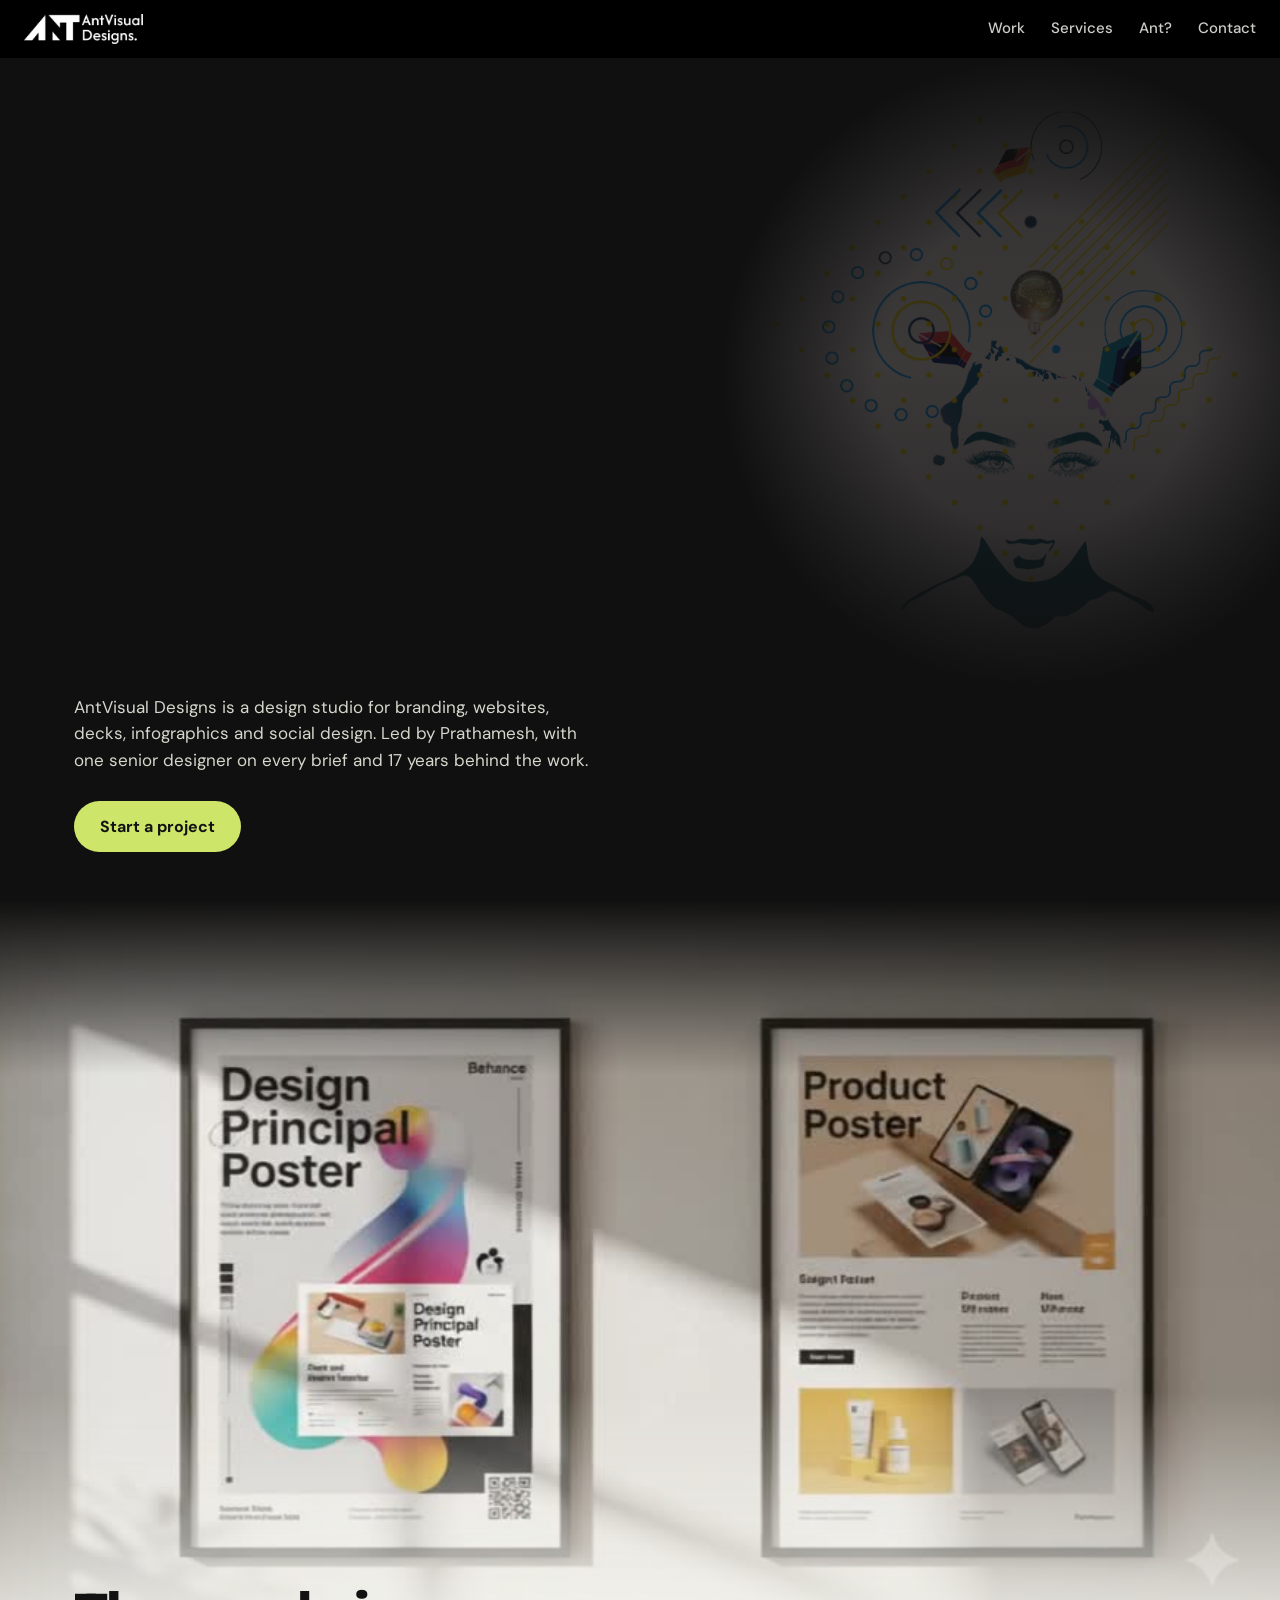
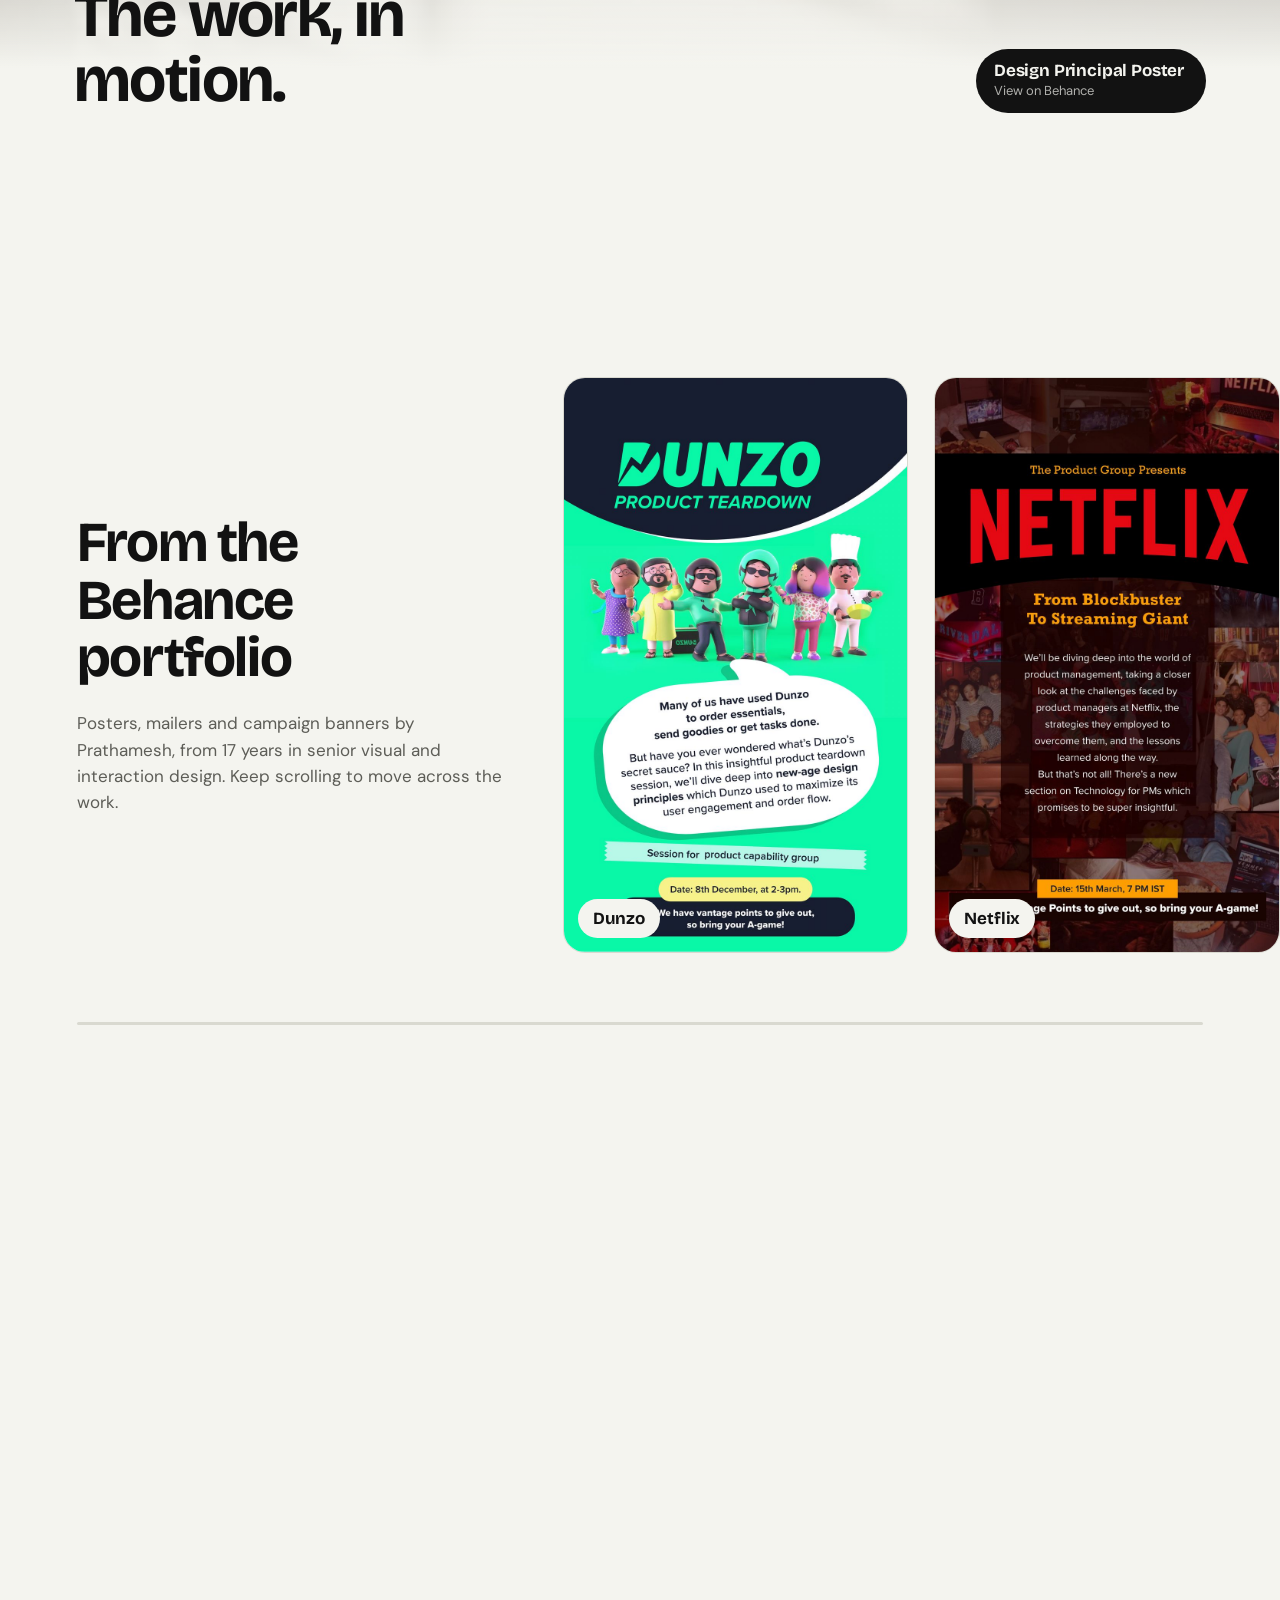
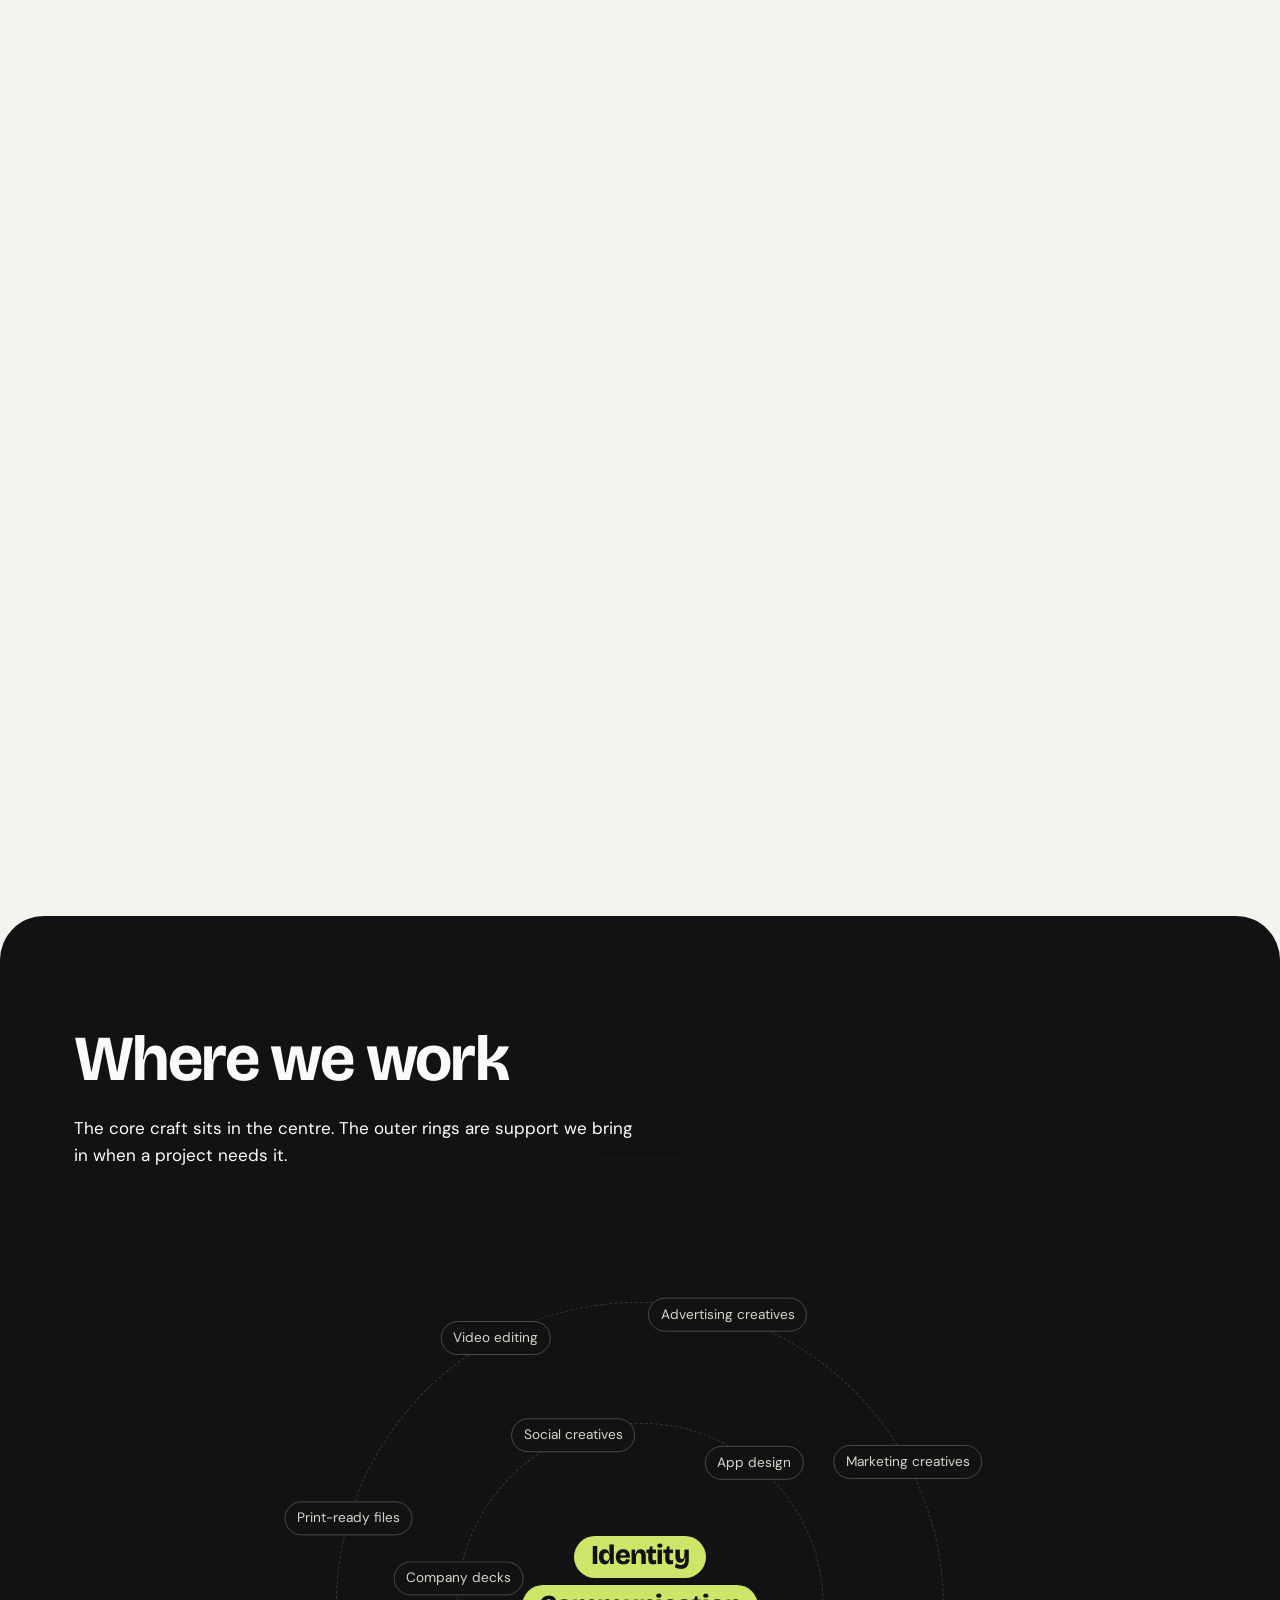
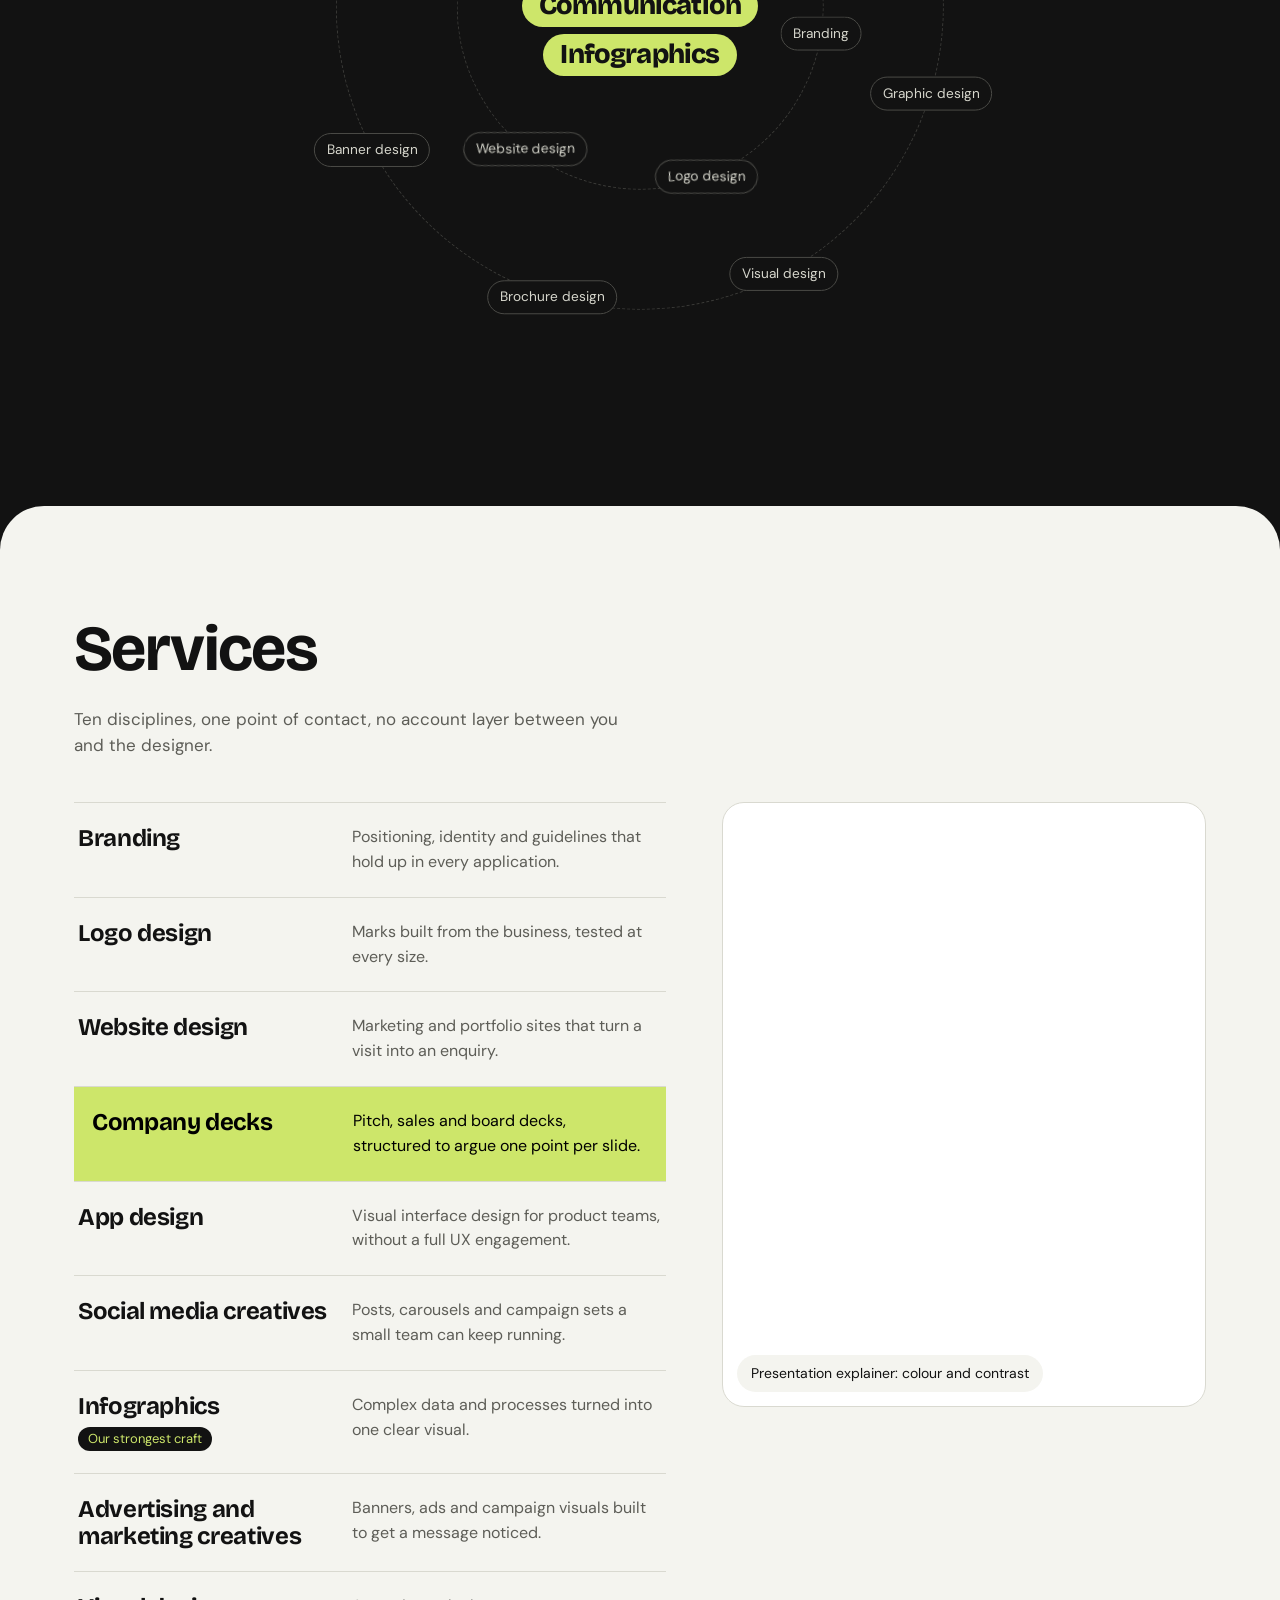
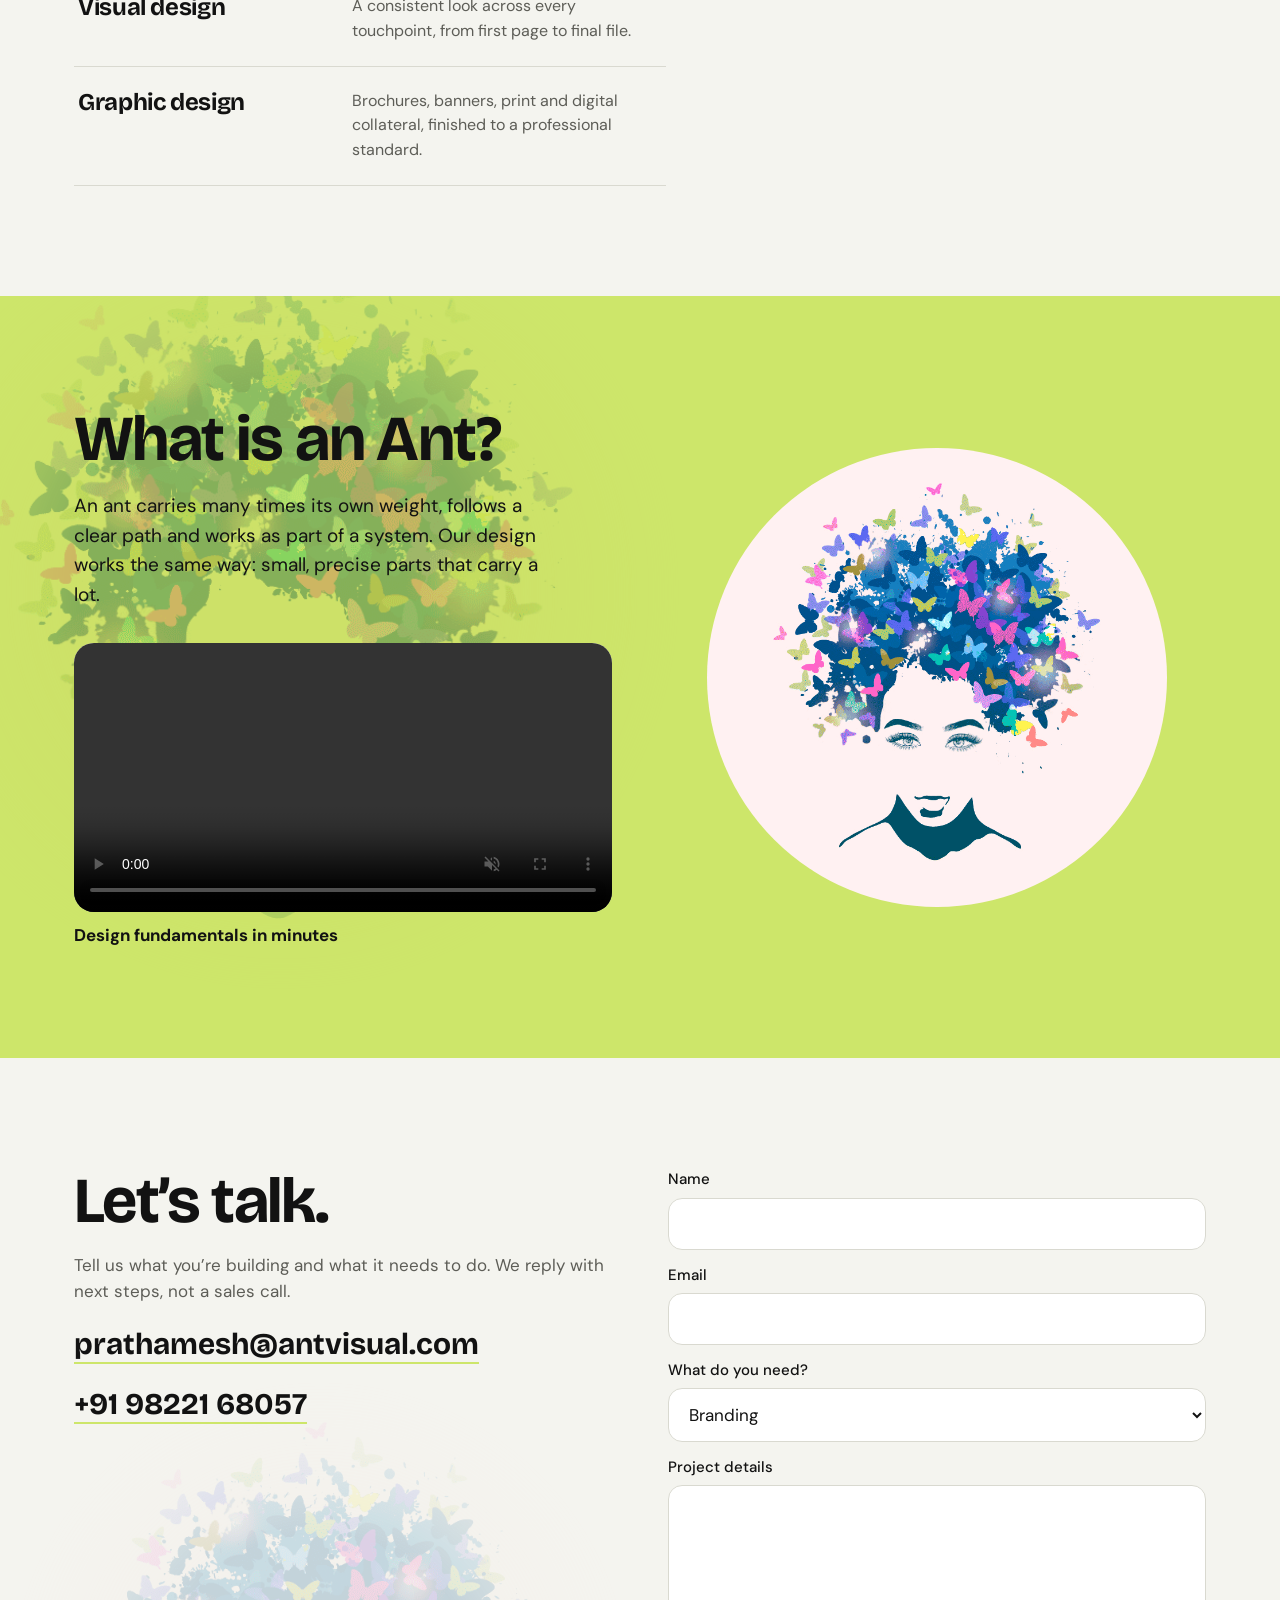
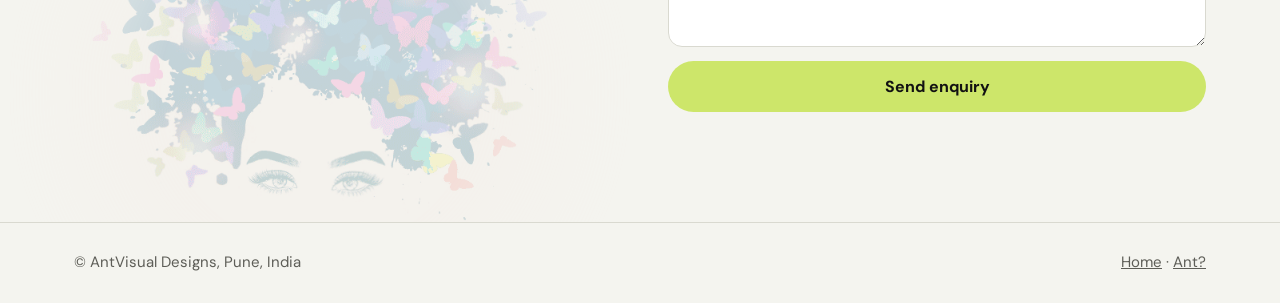
==== commit e8865203: "Implement responsive mobile menu and layout adjustments Added responsive mobile menu functionality a" ====
--- a/index.html
+++ b/index.html
@@ -1,6 +1,6 @@
 <!DOCTYPE html>
 <html lang="en"><head><meta charset="utf-8">
-<meta name="viewport" content="width=device-width, initial-scale=1, viewport-fit=cover">
+<meta name="theme-color" content="#000000"><meta name="viewport" content="width=device-width, initial-scale=1, viewport-fit=cover">
 <title>AntVisual Designs — Good design, run like a business.</title>
 <link rel="preconnect" href="https://fonts.googleapis.com"><link rel="preconnect" href="https://fonts.gstatic.com" crossorigin>
 <link href="https://fonts.googleapis.com/css2?family=Bricolage+Grotesque:opsz,wght@12..96,500;12..96,700;12..96,800&family=DM+Sans:wght@400;500&display=swap" rel="stylesheet">
@@ -159,14 +159,72 @@
 @media (max-width:820px),(prefers-reduced-motion:reduce){.pfs{height:auto!important}.pin{position:static;height:auto;overflow:visible;display:block;padding:90px 0 40px}.track{overflow-x:auto;scroll-snap-type:x mandatory;transform:none!important;--h:min(62vh,520px);padding:0 24px 20px}.track>*{scroll-snap-align:center}.pbar{display:none}.pnl{width:min(300px,78vw)}}
 @media (max-width:820px){.svc{display:block}.sticky{position:sticky!important;top:calc(env(safe-area-inset-top,0px) + 58px);z-index:4;background:var(--bg);padding:8px 0 12px;margin-bottom:6px;order:0}.sticky .st{aspect-ratio:auto;height:34vh}.where,#services{border-radius:28px 28px 0 0;margin-top:-28px}}
 @media (prefers-reduced-motion:reduce){.pan{animation:none}.js .mk span{transform:none;transition:none}.st figure,.st figure.on{transition:none}}
+
+/* ===== responsive + mobile menu ===== */
+video,img{max-width:100%}
+.d-only{display:inline}.m-only{display:none}
+.burger,.nav-cta,.nav-meta{display:none}
+@media (max-width:820px){
+:root{--hh:56px}
+.d-only{display:none}.m-only{display:inline}
+header{padding:calc(env(safe-area-inset-top,0px) + 8px) 16px 8px;min-height:calc(env(safe-area-inset-top,0px) + var(--hh))}
+header img{height:26px}
+.burger{display:grid;align-content:center;justify-items:center;gap:6px;width:44px;height:44px;margin-right:-8px;background:none;border:0;padding:0;cursor:pointer;position:relative;z-index:2}
+.burger span{display:block;width:24px;height:2px;background:#f1f1ea;border-radius:2px;transition:transform .35s cubic-bezier(.7,0,.2,1),opacity .2s}
+.nav-open .burger span:nth-child(1){transform:translateY(8px) rotate(45deg)}
+.nav-open .burger span:nth-child(2){opacity:0}
+.nav-open .burger span:nth-child(3){transform:translateY(-8px) rotate(-45deg)}
+body.nav-open{overflow:hidden}
+nav{position:fixed;inset:0;z-index:-1;background:#000;flex-direction:column;justify-content:center;align-items:flex-start;gap:6px;padding:calc(env(safe-area-inset-top,0px) + 80px) 28px calc(env(safe-area-inset-bottom,0px) + 32px);font-size:15px;visibility:hidden;clip-path:inset(0 0 100% 0);transition:clip-path .5s cubic-bezier(.7,0,.2,1),visibility 0s .5s;overflow-y:auto}
+.nav-open nav{visibility:visible;clip-path:inset(0);transition:clip-path .5s cubic-bezier(.7,0,.2,1),visibility 0s}
+nav>a:not(.nav-cta){font:700 clamp(38px,12vw,64px)/1.08 "Bricolage Grotesque","DM Sans",system-ui,sans-serif;letter-spacing:-.03em;opacity:1;padding:4px 0}
+nav>a:not(.nav-cta):active,nav>a:not(.nav-cta):hover{color:var(--lime)}
+.nav-cta{display:inline-block;margin-top:26px;color:#121212;opacity:1!important;font-size:16px}
+.nav-meta{display:grid;gap:4px;margin-top:30px;padding-top:20px;border-top:1px solid #2c2c2a;width:100%}
+.nav-meta a{font-size:16px;opacity:.8}
+/* hero: show the whole kinetic-type video instead of a cropped slice */
+.hero{flex-direction:column;align-items:stretch;justify-content:flex-start;padding-top:calc(env(safe-area-inset-top,0px) + var(--hh))}
+.hero{min-height:0}
+.hero>video{position:relative;inset:auto;width:100%;height:auto;aspect-ratio:4/3;opacity:1;flex:none;object-fit:cover;max-height:58vh}
+.hero:after{background:linear-gradient(180deg,rgba(16,16,16,0) 0,rgba(16,16,16,0) 32%,rgba(16,16,16,.7))}
+.hero .wrap{margin-top:auto;padding-top:28px;padding-bottom:40px}
+.hero p{font-size:16px;margin:0 0 22px}
+#pp{top:calc(env(safe-area-inset-top,0px) + var(--hh) + 10px);right:14px;bottom:auto}
+/* showreel: keep the posters in frame */
+.reel .stage{height:auto;aspect-ratio:4/3}
+.reel .row2{margin-top:-64px}
+.reel .stage+div{padding-bottom:24px!important}
+.rcap{min-width:0}
+/* portfolio swipe row */
+.pin{padding:60px 0 40px}
+.track{overscroll-behavior-x:contain;-webkit-overflow-scrolling:touch;scroll-padding:0 24px;gap:16px}
+.pnl .h2{font-size:clamp(32px,9vw,44px)}
+.pc.wide{height:auto;width:min(86vw,520px);aspect-ratio:1.4}
+.more{width:min(340px,82vw)}
+/* where we work / services / ant / contact */
+.where{padding-bottom:110px}
+.cr{gap:8px}.cr span{font-size:clamp(26px,8.2vw,40px);padding:9px 20px 12px}
+.orb li{font-size:15px;padding:8px 15px}
+.svc{display:flex;flex-direction:column;align-items:stretch;gap:0}
+.sticky{order:-1;width:100%;align-self:stretch;top:calc(env(safe-area-inset-top,0px) + var(--hh))}
+.sticky .st{height:clamp(200px,34svh,320px);max-height:none}
+.st figcaption{font-size:13px;padding:6px 12px}
+.item{padding:18px 4px}.item h3{font-size:22px}
+.ant img.g{max-width:300px}
+.vid video{aspect-ratio:16/9;object-fit:cover;background:#000}
+footer .wrap{flex-direction:column;align-items:flex-start}
+}
+@media (max-width:420px){.wrap{padding:0 18px}.track{padding-left:18px;padding-right:18px}.btn{padding:14px 22px}section{padding:64px 0}}
+@media (max-width:820px) and (orientation:landscape) and (max-height:520px){.hero>video{aspect-ratio:21/9}.reel .stage{aspect-ratio:16/9}nav{justify-content:flex-start}}
+@media (prefers-reduced-motion:reduce){nav,.nav-open nav,.burger span{transition:none}}
 </style><script>document.documentElement.className+=" js"</script></head><body id="top" class="intro">
 <div id="intro" role="presentation"><video id="iv" src="assets/intro-portal.mp4" muted playsinline preload="auto" aria-hidden="true"></video><div class="halo" id="ih"></div><img id="il" src="assets/logo.png" alt=""><button id="skip" type="button"></button></div>
 <i id="sp"></i>
-<header><img src="assets/logo.png" alt="AntVisual Designs"><nav><a href="#pfs">Work</a><a href="#services">Services</a><a href="#ant">Ant?</a><a href="#contact">Contact</a></nav></header>
+<header><img src="assets/logo.png" alt="AntVisual Designs"><nav id="nav"><a href="#pfs">Work</a><a href="#services">Services</a><a href="#ant">Ant?</a><a href="#contact">Contact</a><a class="nav-cta btn" href="#contact">Start a project</a><div class="nav-meta"><a href="mailto:prathamesh@antvisual.com">prathamesh@antvisual.com</a><a href="tel:+919822168057">+91 98221 68057</a></div></nav><button class="burger" id="burger" type="button" aria-label="Open menu" aria-expanded="false" aria-controls="nav"><span></span><span></span><span></span></button></header>
 
 <main>
 <div class="hero"><video id="hv" src="assets/hero.mp4" autoplay muted loop playsinline aria-hidden="true"></video>
-<img class="ghost neg" src="" alt="" style="right:-6%;top:6%;opacity:.4"><div class="wrap"><h1></h1>
+<img class="ghost" src="assets/butterflies copy.gif" alt="" style="right:-6%;top:6%;opacity:.2"><div class="wrap"><h1></h1>
 <p>AntVisual Designs is a design studio for branding, websites, decks, infographics and social design. Led by Prathamesh, with one senior designer on every brief and 17 years behind the work.</p>
 <div class="row"><a class="btn" href="#contact">Start a project</a><a class="btn ghost" href="#ant">What is an Ant?</a></div></div>
 <button class="btn ghost" id="pp" type="button" aria-label="Pause background video"></button></div>
@@ -174,7 +232,7 @@
 <section class="reel" aria-label="Showreel"><div class="stage"><video id="rv" src="assets/showreel.mp4" poster="assets/showreel-poster.jpg" muted loop playsinline preload="auto" aria-label="Showreel of poster, mailer and collateral design by AntVisual Designs"></video></div>
 <div style="padding:0 0 70px"><div class="wrap row2" style="background:transparent;padding:0 24px 0"><h2 class="h2" style="max-width:12ch">The work, in motion.</h2><a class="rcap" id="rc" href="https://www.behance.net/gallery/254877089/Design-Principal-Poster-Design" target="_blank" rel="noopener"><b>Design Principal Poster</b><span>View on Behance</span></a></div></div></section>
 <section class="pfs" id="pfs" aria-label="Behance portfolio"><div class="pin"><video class="bgv mul" src="" autoplay muted loop playsinline aria-hidden="true" style="opacity:.1"></video><img class="ghost mul" src="" alt="" style="left:-120px;top:-40px;opacity:.45"><div class="track" id="trk">
-<div class="pnl"><h2 class="h2 mk"><span>From the Behance portfolio</span></h2><p class="lede">Posters, mailers and campaign banners by Prathamesh, from 17 years in senior visual and interaction design. Keep scrolling to move across the work.</p></div>
+<div class="pnl"><h2 class="h2 mk"><span>From the Behance portfolio</span></h2><p class="lede">Posters, mailers and campaign banners by Prathamesh, from 17 years in senior visual and interaction design. <span class="d-only">Keep scrolling to move across the work.</span><span class="m-only">Swipe sideways to move across the work.</span></p></div>
 <a class="pc" href="https://www.behance.net/prathmeshmungi" target="_blank" rel="noopener"><img class="" data-a="dun" alt="Dunzo: Product teardown session poster"><div class="cap"><b>Dunzo</b><span></span></div></a><a class="pc" href="https://www.behance.net/prathmeshmungi" target="_blank" rel="noopener"><img class="" data-a="net" alt="Netflix: From Blockbuster to Streaming Giant poster"><div class="cap"><b>Netflix</b><span></span></div></a><a class="pc" href="https://www.behance.net/gallery/75491179/100-Cashback-Mailer-Design" target="_blank" rel="noopener"><img class="pan" data-a="mail" alt="FirstCry: 100% Cashback mailer, top to bottom"><div class="cap"><b>FirstCry</b><span></span></div></a><a class="pc wide" href="https://www.behance.net/prathmeshmungi" target="_blank" rel="noopener"><img class="" data-a="ban" alt="FirstCry: Extra 50% cashback banner"><div class="cap"><b>FirstCry</b><span></span></div></a>
 <div class="more"><h3>More on Behance</h3><ul><li><a href="https://www.behance.net/gallery/254877355/Poster-Design" target="_blank" rel="noopener"><b>Poster Design</b><span>Poster</span></a></li><li><a href="https://www.behance.net/gallery/254876933/Product-Poster-Design" target="_blank" rel="noopener"><b>Product</b><span>Poster</span></a></li><li><a href="https://www.behance.net/gallery/252806577/VanYatra" target="_blank" rel="noopener"><b>VanYatra</b><span>Website</span></a></li><li><a href="https://www.behance.net/gallery/65045267/Party-Wear-Celebrations" target="_blank" rel="noopener"><b>Party Wear</b><span>Fashion campaign</span></a></li><li><a href="https://www.behance.net/gallery/64951181/Holiday-Fashion" target="_blank" rel="noopener"><b>Holiday Fashion</b><span>Fashion campaign</span></a></li><li><a href="https://www.behance.net/gallery/65039467/Summer-Fashion" target="_blank" rel="noopener"><b>Summer Fashion</b><span>Fashion campaign</span></a></li><li><a href="https://www.behance.net/gallery/73809501/Craftsvilla-App-Flow" target="_blank" rel="noopener"><b>Craftsvilla App Flow</b><span>App design</span></a></li><li><a href="https://www.behance.net/gallery/75491179/100-Cashback-Mailer-Design" target="_blank" rel="noopener"><b>100% Cashback Mailer</b><span>Mailer design</span></a></li><li><a href="https://www.behance.net/gallery/245517173/Design-Journey" target="_blank" rel="noopener"><b>Design Journey</b><span>Design story</span></a></li></ul><a class="btn" href="https://www.behance.net/prathmeshmungi" target="_blank" rel="noopener">Open the full profile</a></div>
 </div><div class="pbar" aria-hidden="true"><i id="pbar"></i></div></div></section>
@@ -250,4 +308,12 @@
 var tk=0;function onS(){if(tk)return;tk=1;requestAnimationFrame(function(){tk=0;frame()})}
 addEventListener('scroll',onS,{passive:true});addEventListener('resize',function(){sizePin();onS()});addEventListener('load',function(){sizePin();onS()});(mq.addEventListener?mq.addEventListener('change',function(){sizePin();onS()}):mq.addListener(function(){sizePin();onS()}));sizePin();onS();
 })();
+</script><script>
+(function(){var b=document.getElementById('burger'),n=document.getElementById('nav'),B=document.body;if(!b||!n)return;
+function set(o){B.classList.toggle('nav-open',o);b.setAttribute('aria-expanded',o?'true':'false');b.setAttribute('aria-label',o?'Close menu':'Open menu');if(o){var a=n.querySelector('a');a&&a.focus({preventScroll:true})}}
+b.addEventListener('click',function(){set(!B.classList.contains('nav-open'))});
+n.addEventListener('click',function(e){if(e.target.closest&&e.target.closest('a'))set(false)});
+addEventListener('keydown',function(e){if(e.key==='Escape'&&B.classList.contains('nav-open')){set(false);b.focus()}});
+addEventListener('resize',function(){if(innerWidth>820&&B.classList.contains('nav-open'))set(false)});
+})();
 </script></body></html>
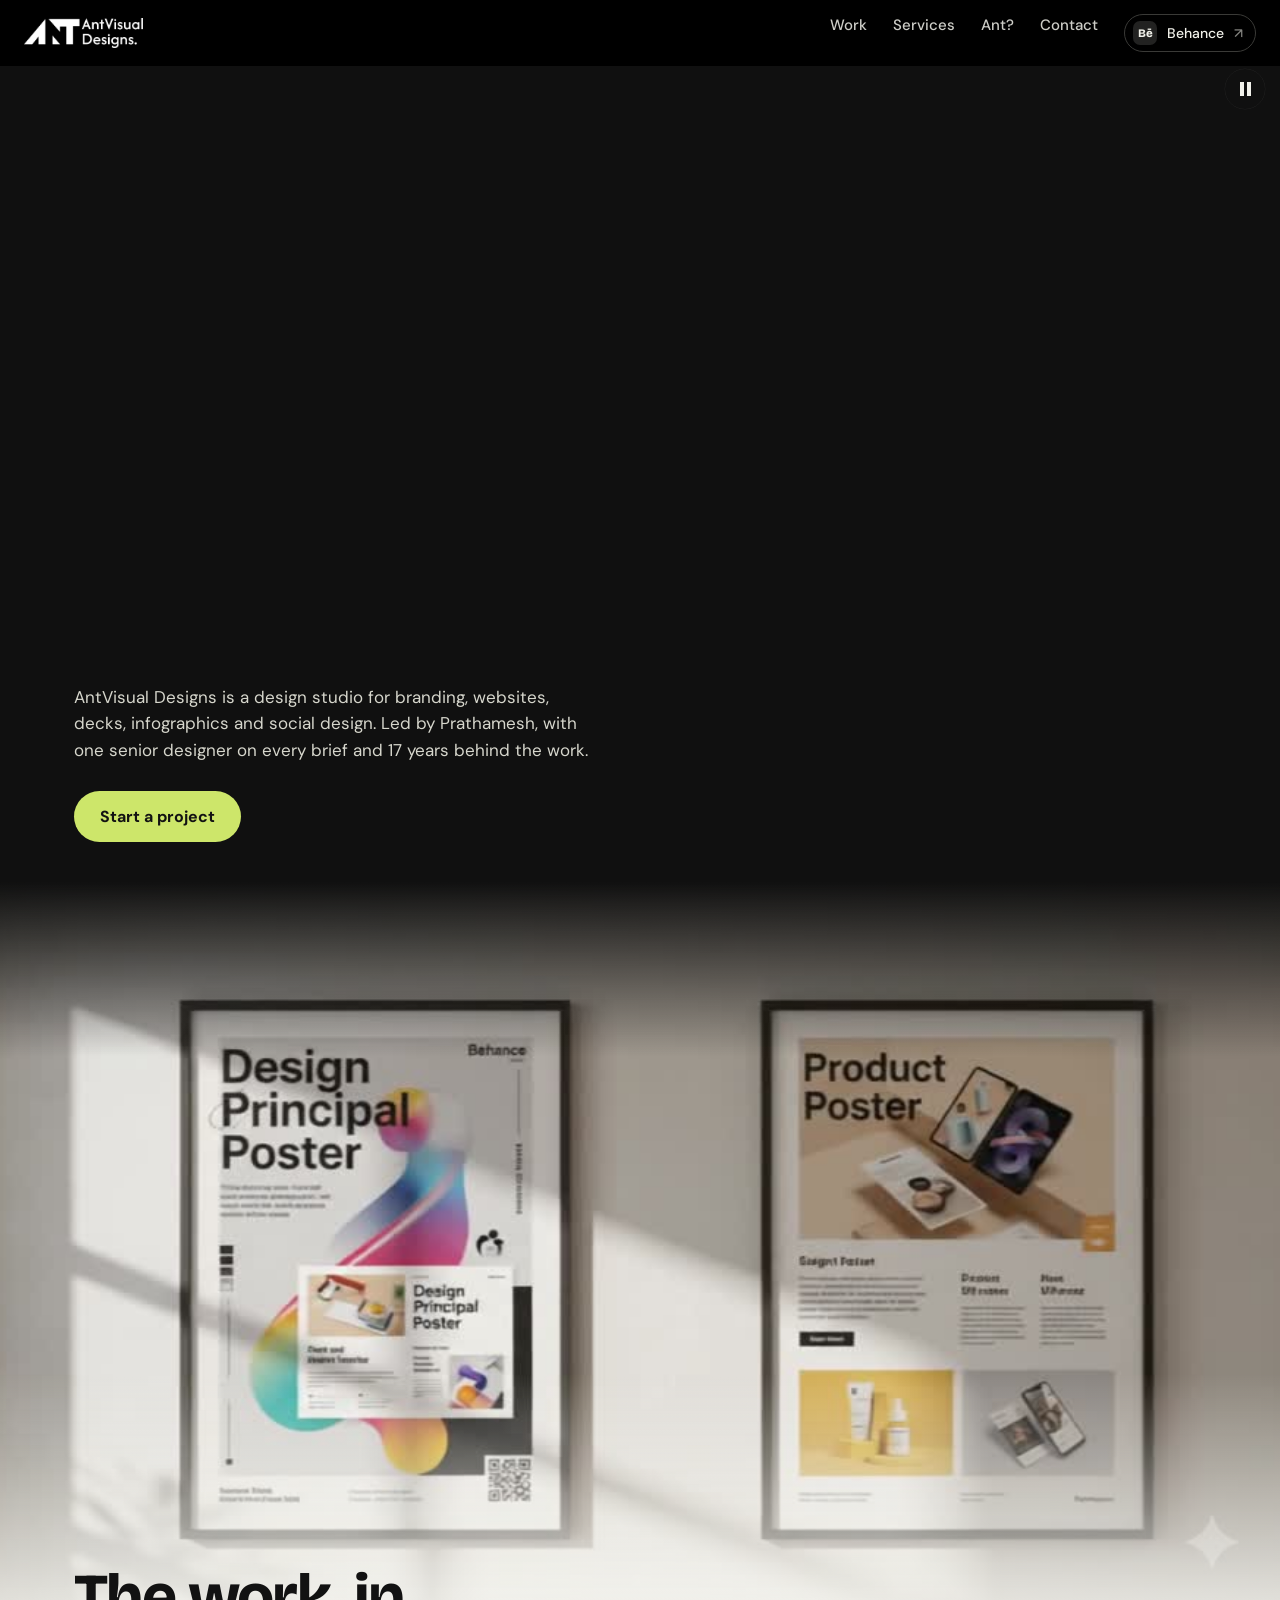
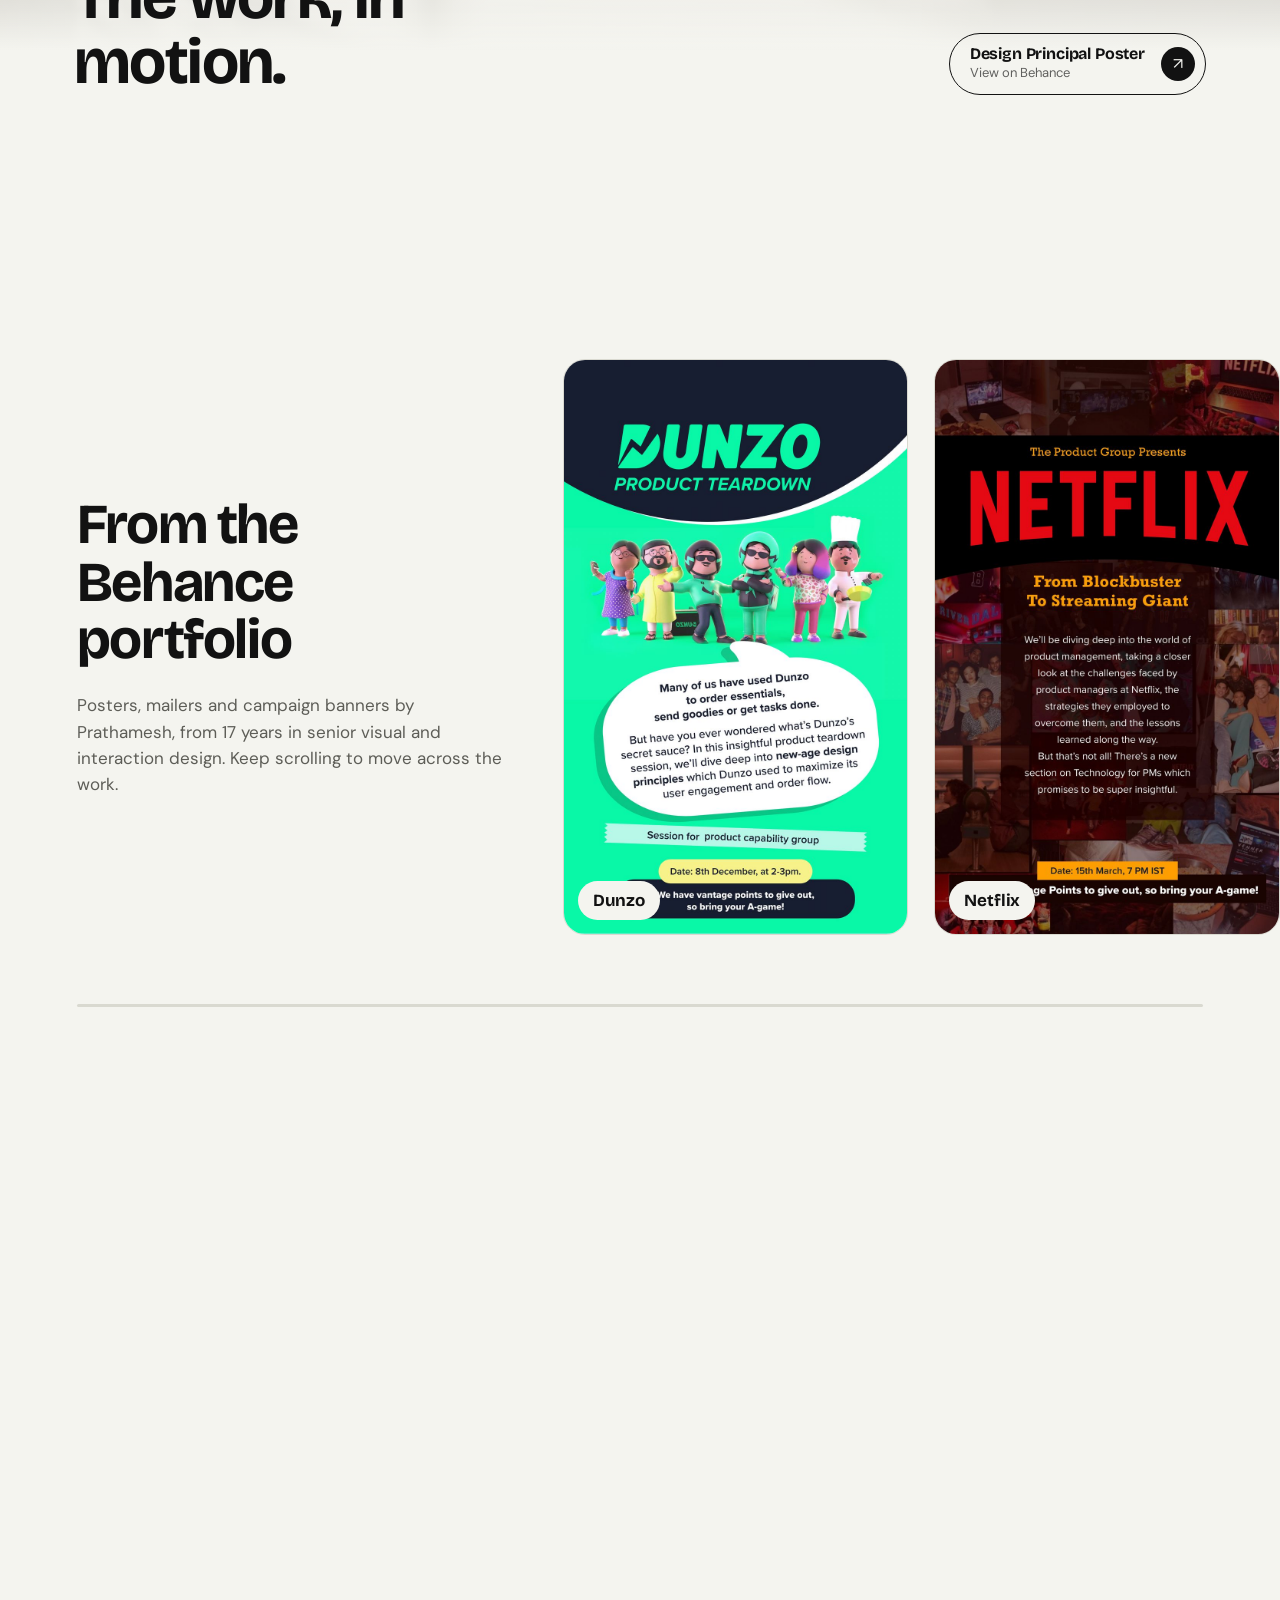
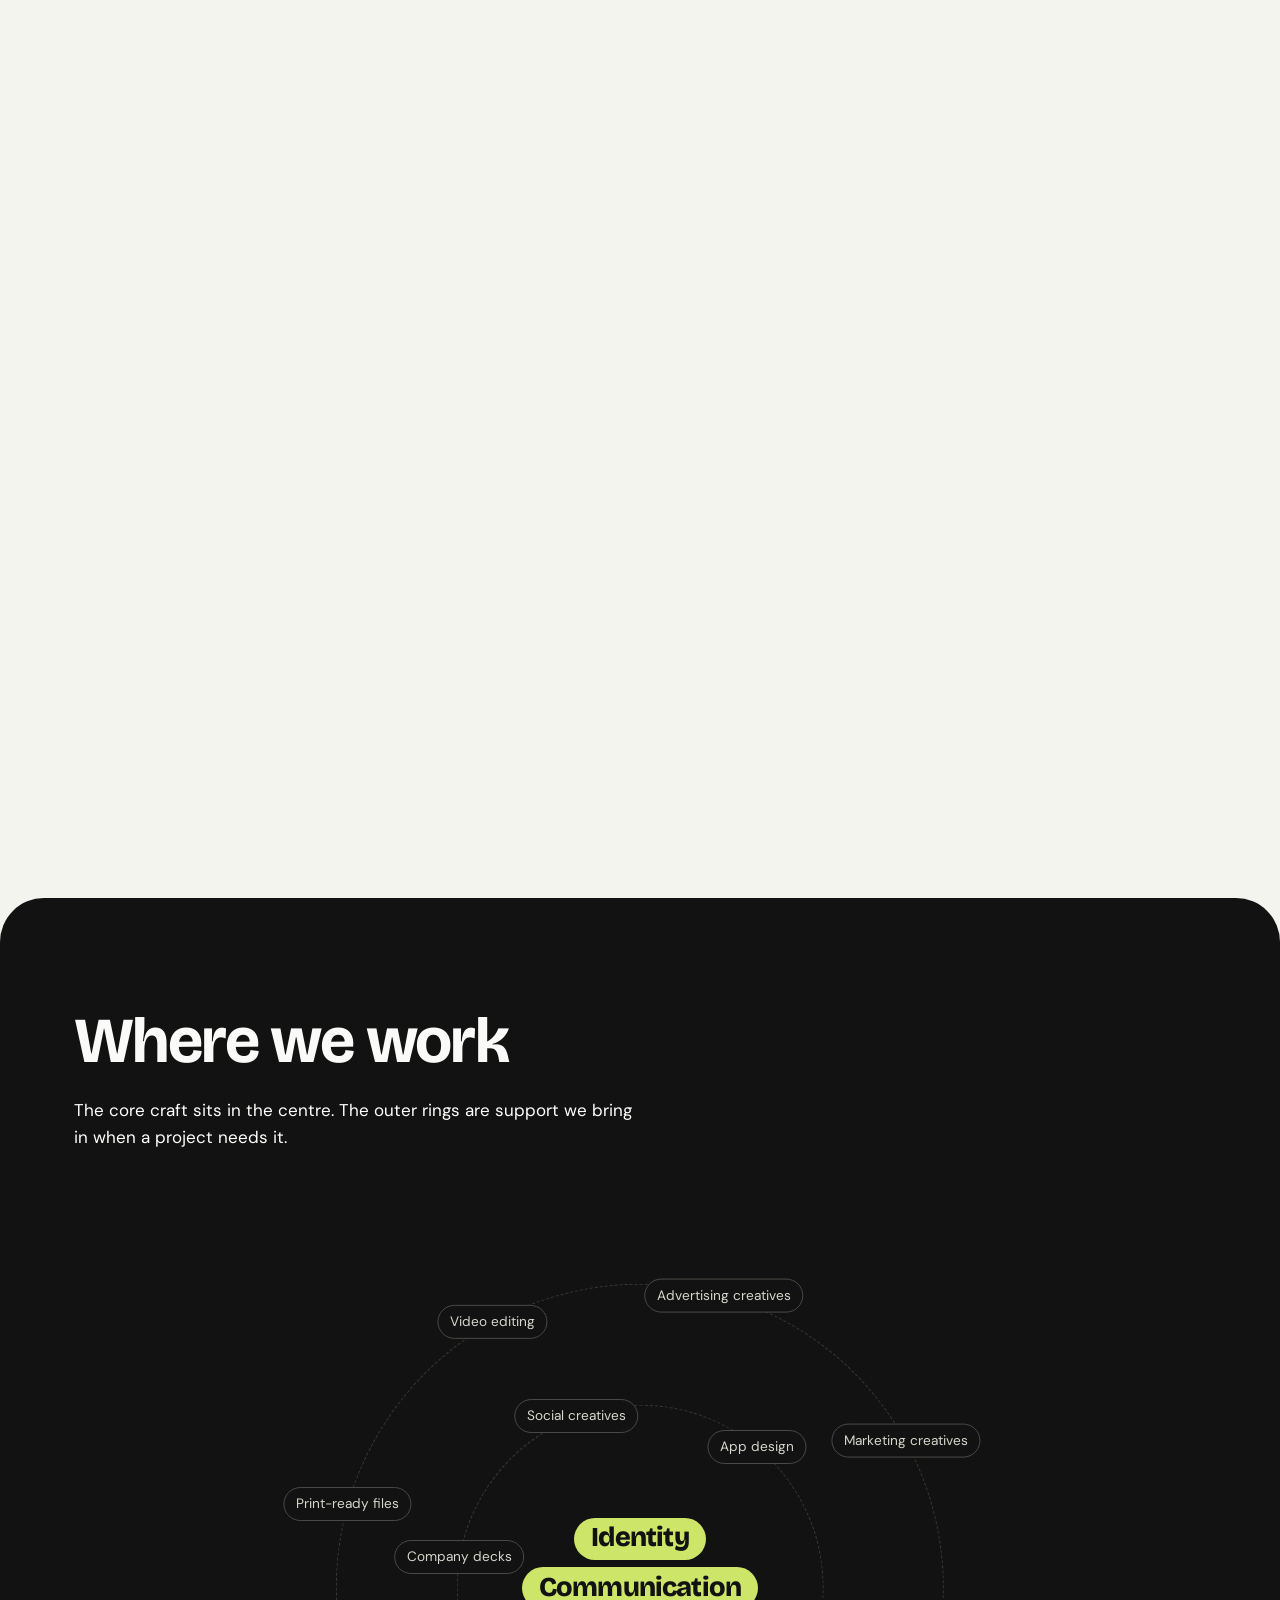
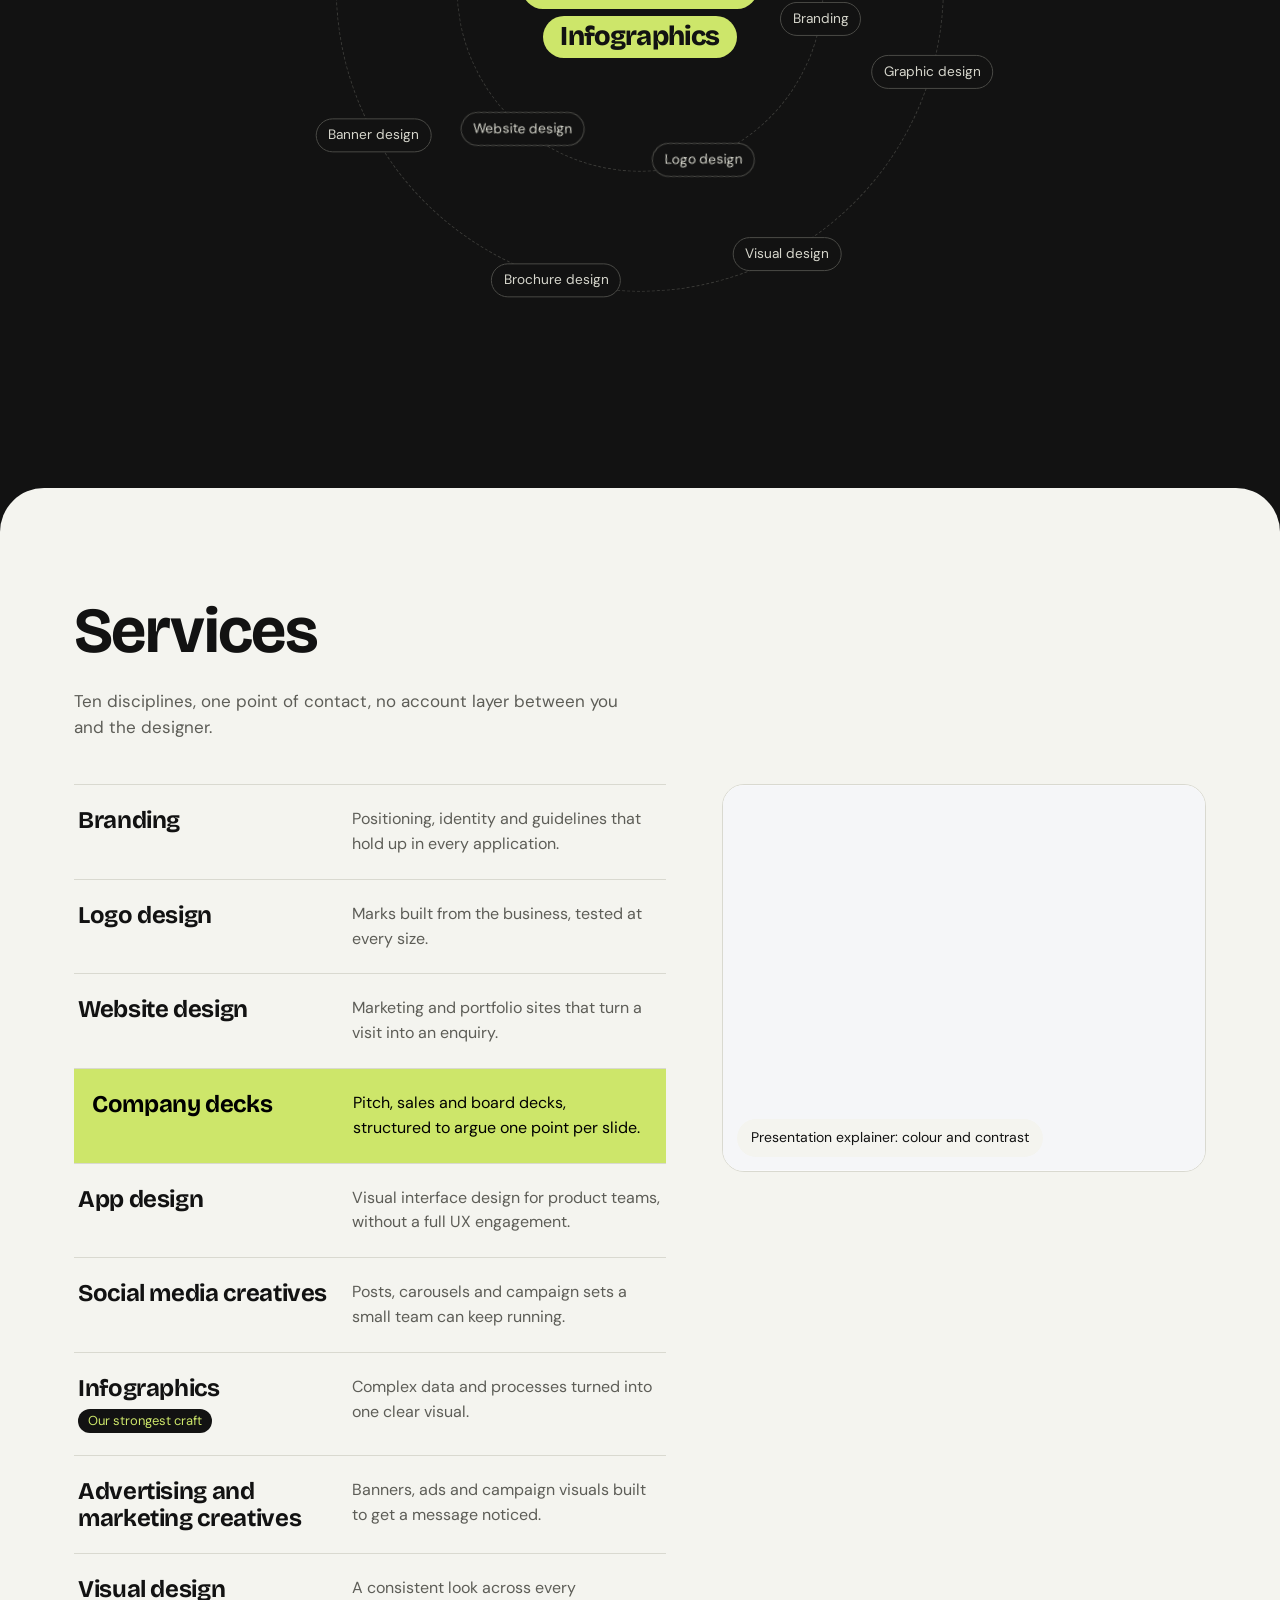
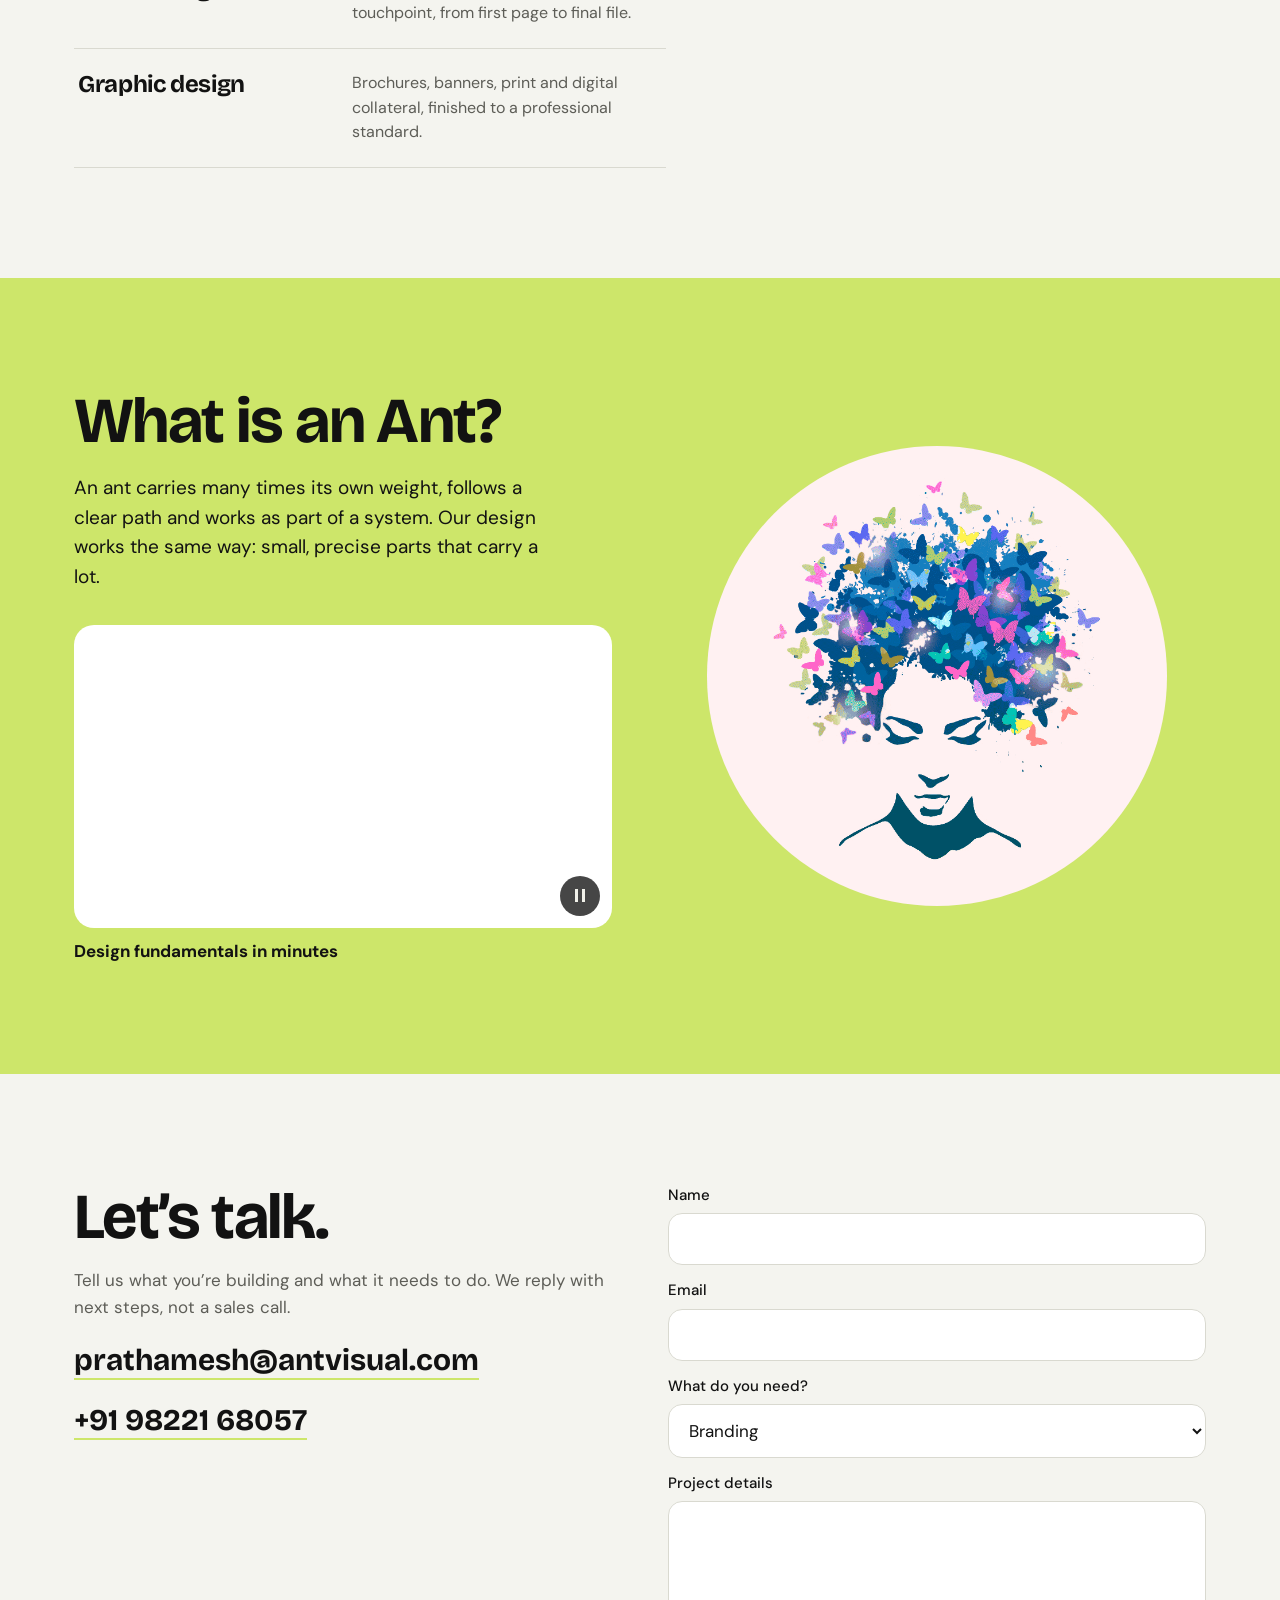
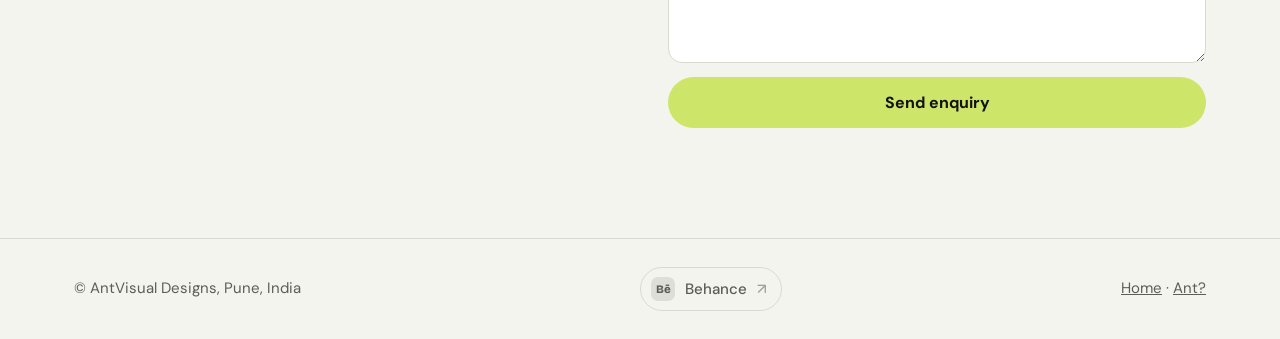
==== commit 8120dd34: "Update print statement from 'Hello' to 'Goodbye'" ====
--- a/index.html
+++ b/index.html
@@ -217,50 +217,114 @@
 @media (max-width:420px){.wrap{padding:0 18px}.track{padding-left:18px;padding-right:18px}.btn{padding:14px 22px}section{padding:64px 0}}
 @media (max-width:820px) and (orientation:landscape) and (max-height:520px){.hero>video{aspect-ratio:21/9}.reel .stage{aspect-ratio:16/9}nav{justify-content:flex-start}}
 @media (prefers-reduced-motion:reduce){nav,.nav-open nav,.burger span{transition:none}}
+
+/* ===== v3 fixes: whole-frame videos, readable sections, profile links ===== */
+:root{--hh:58px}
+.hero>video{opacity:1}
+#pp{width:42px;height:42px;padding:0;display:grid;place-items:center;border-radius:50%}
+#pp:before{content:"";width:11px;height:14px;border-left:4px solid currentColor;border-right:4px solid currentColor}
+#pp[data-p="1"]:before{width:0;height:0;border:0;border-left:12px solid currentColor;border-top:8px solid transparent;border-bottom:8px solid transparent;margin-left:4px}
+#skip{font-size:14px;padding:9px 16px;min-height:36px}
+.bgv.inv{filter:invert(1)}
+.where{background:#121212}
+/* showreel caption pill */
+.rcap{display:grid;grid-template-columns:1fr auto;column-gap:16px;align-items:center;background:transparent;color:var(--ink);border:1.5px solid var(--ink);padding:10px 10px 10px 20px;min-width:0;max-width:100%;transition:background .2s,color .2s,border-color .2s}
+.rcap b{grid-column:1;font:700 16px "Bricolage Grotesque",sans-serif;letter-spacing:-.01em}
+.rcap span{grid-column:1;opacity:.65;font-size:13px}
+.rcap:after{content:"↗";grid-column:2;grid-row:1/3;display:grid;place-items:center;width:34px;height:34px;border-radius:50%;background:var(--ink);color:var(--bg);font-size:16px;transition:transform .25s,background .2s,color .2s}
+.rcap:hover{background:var(--lime);border-color:var(--lime);color:#121212}.rcap:hover:after{background:#121212;color:var(--lime);transform:rotate(45deg)}
+/* Behance / Dribbble links */
+.profs{display:flex;flex-wrap:wrap;gap:10px}
+.soc{display:inline-flex;align-items:center;gap:10px;padding:9px 14px 9px 10px;border-radius:999px;border:1.5px solid var(--line);color:inherit;text-decoration:none;font:500 15px/1 "DM Sans",sans-serif;opacity:1!important;transition:background .2s,color .2s,border-color .2s}
+.soc svg{width:24px;height:24px;flex:none}
+.soc i{font-style:normal;opacity:.55;transition:transform .2s,opacity .2s}
+.soc:hover{background:var(--lime);border-color:var(--lime);color:#121212}.soc:hover i{opacity:1;transform:translate(2px,-2px)}
+.soc[hidden]{display:none}
+.profs.in-nav .soc{border-color:#3a3a37;color:#f1f1ea;padding:6px 12px 6px 8px;font-size:14px}.profs.in-nav .soc:hover{color:#121212}
+.in-more{margin-top:4px}.in-more .soc:first-child{background:var(--lime);border-color:var(--lime);color:#121212}.in-more .soc:first-child:hover{background:#dcf08a}
+.ft{display:flex;flex-wrap:wrap;align-items:center;justify-content:space-between;gap:16px 28px}
+.ft .profs{order:0}
+/* "What is an Ant?" video */
+.vbox{position:relative;border-radius:20px;overflow:hidden;background:#fff}
+.vbox video{display:block;width:100%;aspect-ratio:16/9;object-fit:contain;border-radius:0}
+.vplay{position:absolute;right:12px;bottom:12px;width:40px;height:40px;border-radius:50%;border:0;background:rgba(18,18,18,.78);color:#f1f1ea;cursor:pointer;display:grid;place-items:center}
+.vplay:before{content:"";width:10px;height:13px;border-left:3.5px solid currentColor;border-right:3.5px solid currentColor}
+.vplay[data-p="1"]:before{width:0;height:0;border:0;border-left:11px solid currentColor;border-top:7px solid transparent;border-bottom:7px solid transparent;margin-left:3px}
+/* services stage: never crop landscape media, keep portrait posters anchored to their header */
+.sticky .st{aspect-ratio:5/4;max-height:calc(100vh - 150px)}
+.st figure.land img,.st figure.land video{object-fit:contain}
+.st figure.port img{object-fit:cover;object-position:50% 0}
+.st figure.port img.pan{object-position:50% 0}
+.st figure.land{background:var(--card)}
+/* hero shows the entire frame whenever the screen is narrower than ~17:10 (a cover crop would cut the left of "Good design,") */
+@media (max-width:820px),(max-aspect-ratio:17/10){
+.hero{display:flex;flex-direction:column;align-items:stretch;justify-content:flex-start;min-height:0;padding-top:calc(env(safe-area-inset-top,0px) + var(--hh))}
+.hero>video{position:relative;inset:auto;width:100%;height:auto;max-height:64vh;aspect-ratio:16/9;object-fit:contain;background:#101010;flex:none}
+.hero:after{display:none}
+.hero .wrap{margin-top:auto;padding-top:28px;padding-bottom:40px}
+#pp{top:calc(env(safe-area-inset-top,0px) + var(--hh) + 10px);right:14px;bottom:auto}
+}
+@media (max-width:820px){
+.reel .stage{height:auto;aspect-ratio:16/9}
+.reel .stage video{object-fit:contain}
+.reel .stage:before{display:none}
+.reel .stage:after{height:12%}
+.reel .row2{margin-top:0;padding-top:18px}
+}
+@media (max-width:820px){
+:root{--hh:56px}
+.sticky .st{height:auto;aspect-ratio:4/3;max-height:none}
+.st figcaption{font-size:12.5px;padding:5px 11px}
+.profs.in-nav{margin-top:22px}
+.profs.in-nav .soc{border-color:#3a3a37;color:#f1f1ea;font-size:16px;padding:11px 16px 11px 12px}
+.profs.in-nav .soc:hover{color:#121212}
+.rcap{width:100%}
+.ft{flex-direction:column;align-items:flex-start}
+}
 </style><script>document.documentElement.className+=" js"</script></head><body id="top" class="intro">
-<div id="intro" role="presentation"><video id="iv" src="assets/intro-portal.mp4" muted playsinline preload="auto" aria-hidden="true"></video><div class="halo" id="ih"></div><img id="il" src="assets/logo.png" alt=""><button id="skip" type="button"></button></div>
+<div id="intro" role="presentation"><video id="iv" src="assets/intro-portal.mp4" muted playsinline preload="auto" aria-hidden="true"></video><div class="halo" id="ih"></div><img id="il" src="assets/logo.png" alt=""><button id="skip" type="button">Skip</button></div>
 <i id="sp"></i>
-<header><img src="assets/logo.png" alt="AntVisual Designs"><nav id="nav"><a href="#pfs">Work</a><a href="#services">Services</a><a href="#ant">Ant?</a><a href="#contact">Contact</a><a class="nav-cta btn" href="#contact">Start a project</a><div class="nav-meta"><a href="mailto:prathamesh@antvisual.com">prathamesh@antvisual.com</a><a href="tel:+919822168057">+91 98221 68057</a></div></nav><button class="burger" id="burger" type="button" aria-label="Open menu" aria-expanded="false" aria-controls="nav"><span></span><span></span><span></span></button></header>
+<header><img src="assets/logo.png" alt="AntVisual Designs"><nav id="nav"><a href="#pfs">Work</a><a href="#services">Services</a><a href="#ant">Ant?</a><a href="#contact">Contact</a><a class="nav-cta btn" href="#contact">Start a project</a><div class="nav-meta"><a href="mailto:prathamesh@antvisual.com">prathamesh@antvisual.com</a><a href="tel:+919822168057">+91 98221 68057</a></div><div class="profs in-nav"><a class="soc" href="https://www.behance.net/prathmeshmungi" target="_blank" rel="noopener"><svg viewBox="0 0 24 24" aria-hidden="true"><rect width="24" height="24" rx="7" fill="currentColor" opacity=".14"/><text x="12" y="16.4" text-anchor="middle" font-family="Bricolage Grotesque,DM Sans,sans-serif" font-weight="800" font-size="11.5" fill="currentColor">Bē</text></svg><span>Behance</span><i>↗</i></a><a class="soc dribbble" href="#" target="_blank" rel="noopener" hidden><svg viewBox="0 0 24 24" fill="none" stroke="currentColor" stroke-width="1.6" stroke-linecap="round" aria-hidden="true"><circle cx="12" cy="12" r="9.2"/><path d="M5 7.2c5 .4 9.4 2.8 12.6 7.1M3.3 12.4c5.5-1.2 11-.6 15.8 1.8M9.5 3c3.2 3.6 5 7.6 5.6 14"/></svg><span>Dribbble</span><i>↗</i></a></div></nav><button class="burger" id="burger" type="button" aria-label="Open menu" aria-expanded="false" aria-controls="nav"><span></span><span></span><span></span></button></header>
 
 <main>
-<div class="hero"><video id="hv" src="assets/hero.mp4" autoplay muted loop playsinline aria-hidden="true"></video>
-<img class="ghost" src="assets/butterflies copy.gif" alt="" style="right:-6%;top:6%;opacity:.2"><div class="wrap"><h1></h1>
+<div class="hero"><video id="hv" src="assets/hero.mp4" poster="assets/posters/hero.jpg" autoplay muted loop playsinline preload="auto" disablepictureinpicture aria-hidden="true"></video>
+<div class="wrap"><h1></h1>
 <p>AntVisual Designs is a design studio for branding, websites, decks, infographics and social design. Led by Prathamesh, with one senior designer on every brief and 17 years behind the work.</p>
 <div class="row"><a class="btn" href="#contact">Start a project</a><a class="btn ghost" href="#ant">What is an Ant?</a></div></div>
-<button class="btn ghost" id="pp" type="button" aria-label="Pause background video"></button></div>
-
-<section class="reel" aria-label="Showreel"><div class="stage"><video id="rv" src="assets/showreel.mp4" poster="assets/showreel-poster.jpg" muted loop playsinline preload="auto" aria-label="Showreel of poster, mailer and collateral design by AntVisual Designs"></video></div>
+<button class="btn ghost" id="pp" type="button" data-p="0" aria-label="Pause background video"></button></div>
+
+<section class="reel" aria-label="Showreel"><div class="stage"><video id="rv" src="assets/showreel.mp4" poster="assets/showreel-poster.jpg" muted loop playsinline preload="auto" disablepictureinpicture aria-label="Showreel of poster, mailer and collateral design by AntVisual Designs"></video></div>
 <div style="padding:0 0 70px"><div class="wrap row2" style="background:transparent;padding:0 24px 0"><h2 class="h2" style="max-width:12ch">The work, in motion.</h2><a class="rcap" id="rc" href="https://www.behance.net/gallery/254877089/Design-Principal-Poster-Design" target="_blank" rel="noopener"><b>Design Principal Poster</b><span>View on Behance</span></a></div></div></section>
-<section class="pfs" id="pfs" aria-label="Behance portfolio"><div class="pin"><video class="bgv mul" src="" autoplay muted loop playsinline aria-hidden="true" style="opacity:.1"></video><img class="ghost mul" src="" alt="" style="left:-120px;top:-40px;opacity:.45"><div class="track" id="trk">
+<section class="pfs" id="pfs" aria-label="Behance portfolio"><div class="pin"><div class="track" id="trk">
 <div class="pnl"><h2 class="h2 mk"><span>From the Behance portfolio</span></h2><p class="lede">Posters, mailers and campaign banners by Prathamesh, from 17 years in senior visual and interaction design. <span class="d-only">Keep scrolling to move across the work.</span><span class="m-only">Swipe sideways to move across the work.</span></p></div>
 <a class="pc" href="https://www.behance.net/prathmeshmungi" target="_blank" rel="noopener"><img class="" data-a="dun" alt="Dunzo: Product teardown session poster"><div class="cap"><b>Dunzo</b><span></span></div></a><a class="pc" href="https://www.behance.net/prathmeshmungi" target="_blank" rel="noopener"><img class="" data-a="net" alt="Netflix: From Blockbuster to Streaming Giant poster"><div class="cap"><b>Netflix</b><span></span></div></a><a class="pc" href="https://www.behance.net/gallery/75491179/100-Cashback-Mailer-Design" target="_blank" rel="noopener"><img class="pan" data-a="mail" alt="FirstCry: 100% Cashback mailer, top to bottom"><div class="cap"><b>FirstCry</b><span></span></div></a><a class="pc wide" href="https://www.behance.net/prathmeshmungi" target="_blank" rel="noopener"><img class="" data-a="ban" alt="FirstCry: Extra 50% cashback banner"><div class="cap"><b>FirstCry</b><span></span></div></a>
-<div class="more"><h3>More on Behance</h3><ul><li><a href="https://www.behance.net/gallery/254877355/Poster-Design" target="_blank" rel="noopener"><b>Poster Design</b><span>Poster</span></a></li><li><a href="https://www.behance.net/gallery/254876933/Product-Poster-Design" target="_blank" rel="noopener"><b>Product</b><span>Poster</span></a></li><li><a href="https://www.behance.net/gallery/252806577/VanYatra" target="_blank" rel="noopener"><b>VanYatra</b><span>Website</span></a></li><li><a href="https://www.behance.net/gallery/65045267/Party-Wear-Celebrations" target="_blank" rel="noopener"><b>Party Wear</b><span>Fashion campaign</span></a></li><li><a href="https://www.behance.net/gallery/64951181/Holiday-Fashion" target="_blank" rel="noopener"><b>Holiday Fashion</b><span>Fashion campaign</span></a></li><li><a href="https://www.behance.net/gallery/65039467/Summer-Fashion" target="_blank" rel="noopener"><b>Summer Fashion</b><span>Fashion campaign</span></a></li><li><a href="https://www.behance.net/gallery/73809501/Craftsvilla-App-Flow" target="_blank" rel="noopener"><b>Craftsvilla App Flow</b><span>App design</span></a></li><li><a href="https://www.behance.net/gallery/75491179/100-Cashback-Mailer-Design" target="_blank" rel="noopener"><b>100% Cashback Mailer</b><span>Mailer design</span></a></li><li><a href="https://www.behance.net/gallery/245517173/Design-Journey" target="_blank" rel="noopener"><b>Design Journey</b><span>Design story</span></a></li></ul><a class="btn" href="https://www.behance.net/prathmeshmungi" target="_blank" rel="noopener">Open the full profile</a></div>
+<div class="more"><h3>More on Behance</h3><ul><li><a href="https://www.behance.net/gallery/254877355/Poster-Design" target="_blank" rel="noopener"><b>Poster Design</b><span>Poster</span></a></li><li><a href="https://www.behance.net/gallery/254876933/Product-Poster-Design" target="_blank" rel="noopener"><b>Product</b><span>Poster</span></a></li><li><a href="https://www.behance.net/gallery/252806577/VanYatra" target="_blank" rel="noopener"><b>VanYatra</b><span>Website</span></a></li><li><a href="https://www.behance.net/gallery/65045267/Party-Wear-Celebrations" target="_blank" rel="noopener"><b>Party Wear</b><span>Fashion campaign</span></a></li><li><a href="https://www.behance.net/gallery/64951181/Holiday-Fashion" target="_blank" rel="noopener"><b>Holiday Fashion</b><span>Fashion campaign</span></a></li><li><a href="https://www.behance.net/gallery/65039467/Summer-Fashion" target="_blank" rel="noopener"><b>Summer Fashion</b><span>Fashion campaign</span></a></li><li><a href="https://www.behance.net/gallery/73809501/Craftsvilla-App-Flow" target="_blank" rel="noopener"><b>Craftsvilla App Flow</b><span>App design</span></a></li><li><a href="https://www.behance.net/gallery/75491179/100-Cashback-Mailer-Design" target="_blank" rel="noopener"><b>100% Cashback Mailer</b><span>Mailer design</span></a></li><li><a href="https://www.behance.net/gallery/245517173/Design-Journey" target="_blank" rel="noopener"><b>Design Journey</b><span>Design story</span></a></li></ul><div class="profs in-more"><a class="soc" href="https://www.behance.net/prathmeshmungi" target="_blank" rel="noopener"><svg viewBox="0 0 24 24" aria-hidden="true"><rect width="24" height="24" rx="7" fill="currentColor" opacity=".14"/><text x="12" y="16.4" text-anchor="middle" font-family="Bricolage Grotesque,DM Sans,sans-serif" font-weight="800" font-size="11.5" fill="currentColor">Bē</text></svg><span>Behance</span><i>↗</i></a><a class="soc dribbble" href="#" target="_blank" rel="noopener" hidden><svg viewBox="0 0 24 24" fill="none" stroke="currentColor" stroke-width="1.6" stroke-linecap="round" aria-hidden="true"><circle cx="12" cy="12" r="9.2"/><path d="M5 7.2c5 .4 9.4 2.8 12.6 7.1M3.3 12.4c5.5-1.2 11-.6 15.8 1.8M9.5 3c3.2 3.6 5 7.6 5.6 14"/></svg><span>Dribbble</span><i>↗</i></a></div></div>
 </div><div class="pbar" aria-hidden="true"><i id="pbar"></i></div></div></section>
-<section class="where"><video class="bgv scr" src="assets/white1.mp4" autoplay muted loop playsinline aria-hidden="true" style="opacity: 0.8;"></video><img class="ghost neg" src="" alt="" style="left:25%;bottom:30%;opacity:1"><div class="wrap"><h2 class="h2 mk"><span>Where we work</span></h2>
+<section class="where"><video class="bgv scr inv" src="assets/white1.mp4" autoplay muted loop playsinline preload="metadata" aria-hidden="true" style="opacity:.6"></video><div class="wrap"><h2 class="h2 mk"><span>Where we work</span></h2>
 <p class="lede">The core craft sits in the centre. The outer rings are support we bring in when a project needs it.</p>
 <div class="orbit" id="orbit"><i class="rg r1"></i><i class="rg r2"></i><div class="cr"><span>Identity</span><span>Communication</span><span>Infographics</span></div><ul class="orb" id="o1"><li style="--a:0deg;--r:23.5">Branding</li><li style="--a:60deg;--r:23.5">Logo design</li><li style="--a:120deg;--r:23.5">Website design</li><li style="--a:180deg;--r:23.5">Company decks</li><li style="--a:240deg;--r:23.5">Social creatives</li><li style="--a:300deg;--r:23.5">App design</li></ul><ul class="orb" id="o2"><li style="--a:22.5deg;--r:39">Brochure design</li><li style="--a:67.5deg;--r:39">Banner design</li><li style="--a:112.5deg;--r:39">Print-ready files</li><li style="--a:157.5deg;--r:39">Video editing</li><li style="--a:202.5deg;--r:39">Advertising creatives</li><li style="--a:247.5deg;--r:39">Marketing creatives</li><li style="--a:292.5deg;--r:39">Graphic design</li><li style="--a:337.5deg;--r:39">Visual design</li></ul></div></div></section>
 
-<section id="services"><video class="bgv mul" src="" autoplay muted loop playsinline aria-hidden="true" style="opacity:.22"></video><div class="wrap"><h2 class="h2 mk"><span>Services</span></h2>
+<section id="services"><div class="wrap"><h2 class="h2 mk"><span>Services</span></h2>
 <p class="lede">Ten disciplines, one point of contact, no account layer between you and the designer.</p>
-<div class="svc"><div class="list" id="svl"><div class="item"><h3>Branding</h3><p>Positioning, identity and guidelines that hold up in every application.</p></div><div class="item"><h3>Logo design</h3><p>Marks built from the business, tested at every size.</p></div><div class="item"><h3>Website design</h3><p>Marketing and portfolio sites that turn a visit into an enquiry.</p></div><div class="item"><h3>Company decks</h3><p>Pitch, sales and board decks, structured to argue one point per slide.</p></div><div class="item"><h3>App design</h3><p>Visual interface design for product teams, without a full UX engagement.</p></div><div class="item"><h3>Social media creatives</h3><p>Posts, carousels and campaign sets a small team can keep running.</p></div><div class="item"><div><h3>Infographics</h3><em>Our strongest craft</em></div><p>Complex data and processes turned into one clear visual.</p></div><div class="item"><h3>Advertising and marketing creatives</h3><p>Banners, ads and campaign visuals built to get a message noticed.</p></div><div class="item"><h3>Visual design</h3><p>A consistent look across every touchpoint, from first page to final file.</p></div><div class="item"><h3>Graphic design</h3><p>Brochures, banners, print and digital collateral, finished to a professional standard.</p></div></div><div class="sticky"><div class="st" id="stg"><figure class=on><img class="" data-a="brand" alt="Identity sheets: marks, colour and type"><figcaption>Identity sheets: marks, colour and type</figcaption></figure><figure><video loop playsinline preload="metadata" class="" data-a="gem" aria-hidden="true"></video><figcaption>The AntVisual mark, animated</figcaption></figure><figure><img class="" data-a="web" alt="Website and app screens"><figcaption>Website and app screens</figcaption></figure><figure><video loop playsinline preload="metadata" class="" data-a="pal" aria-hidden="true"></video><figcaption>Presentation explainer: colour and contrast</figcaption></figure><figure><img class="app" data-a="web" alt="App interface screens"><figcaption>App interface screens</figcaption></figure><figure><img class="" data-a="dun" alt="Poster for a product community session"><figcaption>Poster for a product community session</figcaption></figure><figure><video loop playsinline preload="metadata" class="" data-a="info" aria-hidden="true"></video><figcaption>One layout reduced to a single focal point</figcaption></figure><figure><img class="pan" data-a="mail" alt="A cashback mailer, scrolled top to bottom"><figcaption>A cashback mailer, scrolled top to bottom</figcaption></figure><figure><img class="" data-a="net" alt="Event poster built from a collage of stills"><figcaption>Event poster built from a collage of stills</figcaption></figure><figure><img class="" data-a="ban" alt="Campaign banner: 50% cashback"><figcaption>Campaign banner: 50% cashback</figcaption></figure></div></div></div></div></section>
-
-<section class="ant" id="ant"><img class="ghost mul" src="assets/butterflies.gif" alt="" style="left:-10%;top:-15%;opacity:.35;width:min(820px,100vw)"><div class="wrap"><div class="grid"><div><h2 class="h2">What is an Ant?</h2>
+<div class="svc"><div class="list" id="svl"><div class="item"><h3>Branding</h3><p>Positioning, identity and guidelines that hold up in every application.</p></div><div class="item"><h3>Logo design</h3><p>Marks built from the business, tested at every size.</p></div><div class="item"><h3>Website design</h3><p>Marketing and portfolio sites that turn a visit into an enquiry.</p></div><div class="item"><h3>Company decks</h3><p>Pitch, sales and board decks, structured to argue one point per slide.</p></div><div class="item"><h3>App design</h3><p>Visual interface design for product teams, without a full UX engagement.</p></div><div class="item"><h3>Social media creatives</h3><p>Posts, carousels and campaign sets a small team can keep running.</p></div><div class="item"><div><h3>Infographics</h3><em>Our strongest craft</em></div><p>Complex data and processes turned into one clear visual.</p></div><div class="item"><h3>Advertising and marketing creatives</h3><p>Banners, ads and campaign visuals built to get a message noticed.</p></div><div class="item"><h3>Visual design</h3><p>A consistent look across every touchpoint, from first page to final file.</p></div><div class="item"><h3>Graphic design</h3><p>Brochures, banners, print and digital collateral, finished to a professional standard.</p></div></div><div class="sticky"><div class="st" id="stg"><figure class="land on"><img class="" data-a="brand" alt="Identity sheets: marks, colour and type"><figcaption>Identity sheets: marks, colour and type</figcaption></figure><figure class="land v-gem" style="background:#bebebe"><video loop playsinline preload="metadata" class="" data-a="gem" poster="assets/posters/logo-reveal.jpg" disablepictureinpicture aria-hidden="true"></video><figcaption>The AntVisual mark, animated</figcaption></figure><figure class="land"><img class="" data-a="web" alt="Website and app screens"><figcaption>Website and app screens</figcaption></figure><figure class="land v-pal" style="background:#f5f6f8"><video loop playsinline preload="metadata" class="" data-a="pal" poster="assets/posters/palette.jpg" disablepictureinpicture aria-hidden="true"></video><figcaption>Presentation explainer: colour and contrast</figcaption></figure><figure class="land"><img class="app" data-a="web" alt="App interface screens"><figcaption>App interface screens</figcaption></figure><figure class="port"><img class="" data-a="dun" alt="Poster for a product community session"><figcaption>Poster for a product community session</figcaption></figure><figure class="land v-info" style="background:#e6eaf0"><video loop playsinline preload="metadata" class="" data-a="info" poster="assets/posters/infographic.jpg" disablepictureinpicture aria-hidden="true"></video><figcaption>One layout reduced to a single focal point</figcaption></figure><figure class="port"><img class="pan" data-a="mail" alt="A cashback mailer, scrolled top to bottom"><figcaption>A cashback mailer, scrolled top to bottom</figcaption></figure><figure class="port"><img class="" data-a="net" alt="Event poster built from a collage of stills"><figcaption>Event poster built from a collage of stills</figcaption></figure><figure class="land"><img class="" data-a="ban" alt="Campaign banner: 50% cashback"><figcaption>Campaign banner: 50% cashback</figcaption></figure></div></div></div></div></section>
+
+<section class="ant" id="ant"><div class="wrap"><div class="grid"><div><h2 class="h2">What is an Ant?</h2>
 <p style="margin-top:20px">An ant carries many times its own weight, follows a clear path and works as part of a system. Our design works the same way: small, precise parts that carry a lot.</p>
-<div class="vid"><video src="assets/palette.mp4" controls muted loop playsinline preload="metadata" aria-label="Design fundamentals: the impact of color in UI design"></video><span>Design fundamentals in minutes</span></div></div>
+<div class="vid"><div class="vbox"><video id="av" src="assets/palette.mp4" poster="assets/posters/palette.jpg" data-auto muted loop playsinline preload="metadata" disablepictureinpicture aria-label="Design fundamentals: the impact of color in UI design"></video><button class="vplay" id="avb" type="button" aria-label="Pause video"></button></div><span>Design fundamentals in minutes</span></div></div>
 <img class="g" src="assets/butterflies.gif" alt="Illustration of a face with butterflies in place of hair"></div></div></section>
 
-<section class="contact" id="contact"><video class="bgv mul" src="" autoplay muted loop playsinline aria-hidden="true" style="opacity:.45"></video><img class="ghost mul" src="assets/butterflies.gif" alt="" style="left:0%;bottom:-25%;opacity:.2"><div class="wrap"><div class="grid"><div><h2 class="h2">Let’s talk.</h2>
+<section class="contact" id="contact"><div class="wrap"><div class="grid"><div><h2 class="h2">Let’s talk.</h2>
 <p class="lede">Tell us what you’re building and what it needs to do. We reply with next steps, not a sales call.</p>
 <a class="m" href="mailto:prathamesh@antvisual.com">prathamesh@antvisual.com</a><a class="m" href="tel:+919822168057">+91 98221 68057</a></div>
 <form id="f"><label>Name<input name="n" required autocomplete="name"></label><label>Email<input type="email" name="e" required autocomplete="email"></label>
 <label>What do you need?<select name="t"><option>Branding</option><option>Logo design</option><option>Website design</option><option>Company deck</option><option>Social media creatives</option><option>Infographics</option><option>Other</option></select></label>
 <label>Project details<textarea name="d" rows="6"></textarea></label><button class="btn" type="submit">Send enquiry</button></form></div></div></section>
 </main>
-<footer><div class="wrap"><span>© AntVisual Designs, Pune, India</span><span><a href="#top">Home</a> · <a href="#ant">Ant?</a></span></div></footer>
+<footer><div class="wrap ft"><span>© AntVisual Designs, Pune, India</span><div class="profs in-ft"><a class="soc" href="https://www.behance.net/prathmeshmungi" target="_blank" rel="noopener"><svg viewBox="0 0 24 24" aria-hidden="true"><rect width="24" height="24" rx="7" fill="currentColor" opacity=".14"/><text x="12" y="16.4" text-anchor="middle" font-family="Bricolage Grotesque,DM Sans,sans-serif" font-weight="800" font-size="11.5" fill="currentColor">Bē</text></svg><span>Behance</span><i>↗</i></a><a class="soc dribbble" href="#" target="_blank" rel="noopener" hidden><svg viewBox="0 0 24 24" fill="none" stroke="currentColor" stroke-width="1.6" stroke-linecap="round" aria-hidden="true"><circle cx="12" cy="12" r="9.2"/><path d="M5 7.2c5 .4 9.4 2.8 12.6 7.1M3.3 12.4c5.5-1.2 11-.6 15.8 1.8M9.5 3c3.2 3.6 5 7.6 5.6 14"/></svg><span>Dribbble</span><i>↗</i></a></div><span class="ft-l"><a href="#top">Home</a> · <a href="#ant">Ant?</a></span></div></footer>
 <script>
 var hv=document.getElementById('hv'),pp=document.getElementById('pp'),vids=[].slice.call(document.querySelectorAll('video[autoplay]'));
 var rm=matchMedia('(prefers-reduced-motion:reduce)').matches;
-function setP(p){vids.forEach(function(v){p?v.pause():v.play().catch(function(){})});pp.textContent=p?'Play':'Pause';pp.setAttribute('aria-label',p?'Play background video':'Pause background video');pp.dataset.p=p?1:0}
+function setP(p){vids.forEach(function(v){p?v.pause():v.play().catch(function(){})});pp.setAttribute('aria-label',p?'Play background video':'Pause background video');pp.dataset.p=p?1:0}
 if(rm)setP(true);
 pp.onclick=function(){setP(pp.dataset.p!=='1')};
 document.getElementById('f').onsubmit=function(ev){ev.preventDefault();var d=new FormData(ev.target);
@@ -316,4 +380,27 @@
 addEventListener('keydown',function(e){if(e.key==='Escape'&&B.classList.contains('nav-open')){set(false);b.focus()}});
 addEventListener('resize',function(){if(innerWidth>820&&B.classList.contains('nav-open'))set(false)});
 })();
+</script><script>
+/* Paste your Dribbble profile URL between the quotes to show the Dribbble buttons (menu, portfolio, footer). */
+var DRIBBBLE_URL='';
+(function(){
+if(DRIBBBLE_URL){[].forEach.call(document.querySelectorAll('a.dribbble'),function(a){a.href=DRIBBBLE_URL;a.hidden=false})}
+var av=document.getElementById('av'),avb=document.getElementById('avb');
+function inView(v){var r=v.getBoundingClientRect();return r.bottom>0&&r.top<innerHeight&&r.right>0&&r.left<innerWidth}
+function stopped(){return rm||pp.dataset.p==='1'}
+function tryPlay(v){if(stopped())return;var p=v.play();if(p&&p.catch)p.catch(function(){})}
+/* ant video: plays when on screen, tap the button to pause */
+function avSync(p){avb.dataset.p=p?1:0;avb.setAttribute('aria-label',p?'Play video':'Pause video')}
+avb.addEventListener('click',function(){if(av.paused){delete av.dataset.user;tryPlay(av);avSync(false)}else{av.dataset.user='1';av.pause();avSync(true)}});
+if('IntersectionObserver' in window){new IntersectionObserver(function(en){en.forEach(function(e){if(e.isIntersecting&&!av.dataset.user)tryPlay(av);else av.pause()})},{threshold:.3}).observe(av)}
+var _s3=setP;setP=function(p){_s3(p);if(p)av.pause();else if(inView(av)&&!av.dataset.user)tryPlay(av)};
+/* phones in Low Power / data-saver mode block autoplay until the first touch: retry everything then */
+var done=0;function kick(){if(done)return;done=1;
+[].forEach.call(document.querySelectorAll('video[autoplay],video[data-auto]'),function(v){if(v.paused&&inView(v)&&!v.dataset.user)tryPlay(v)});
+if(typeof rv!=='undefined'&&rv.paused&&inView(rv))tryPlay(rv);
+var on=document.querySelector('#stg figure.on video');if(on&&on.paused)tryPlay(on)}
+['touchstart','pointerdown','keydown'].forEach(function(t){addEventListener(t,kick,{passive:true,once:true})});
+/* a video that finishes loading after the page was shown still starts */
+[].forEach.call(document.querySelectorAll('video[autoplay],video[data-auto]'),function(v){v.addEventListener('loadeddata',function(){if(v.paused&&inView(v)&&!v.dataset.user)tryPlay(v)})});
+})();
 </script></body></html>
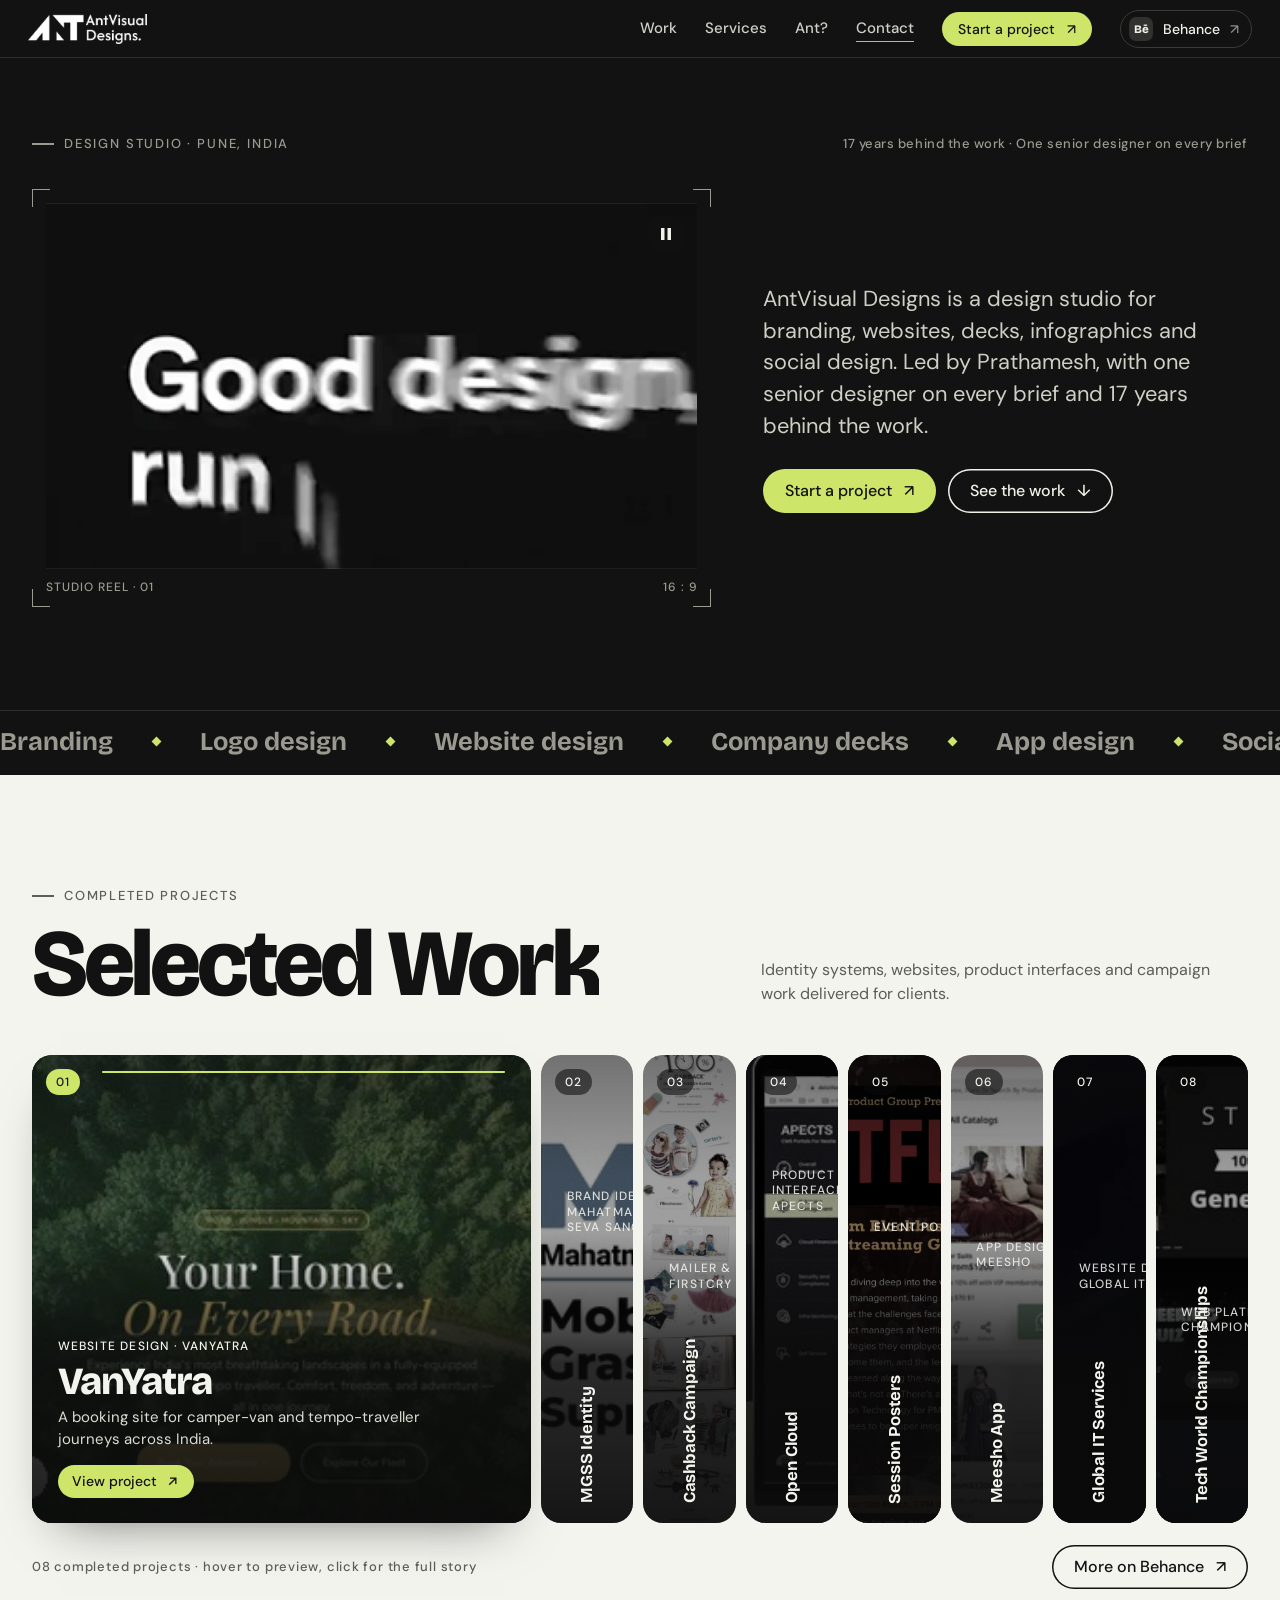
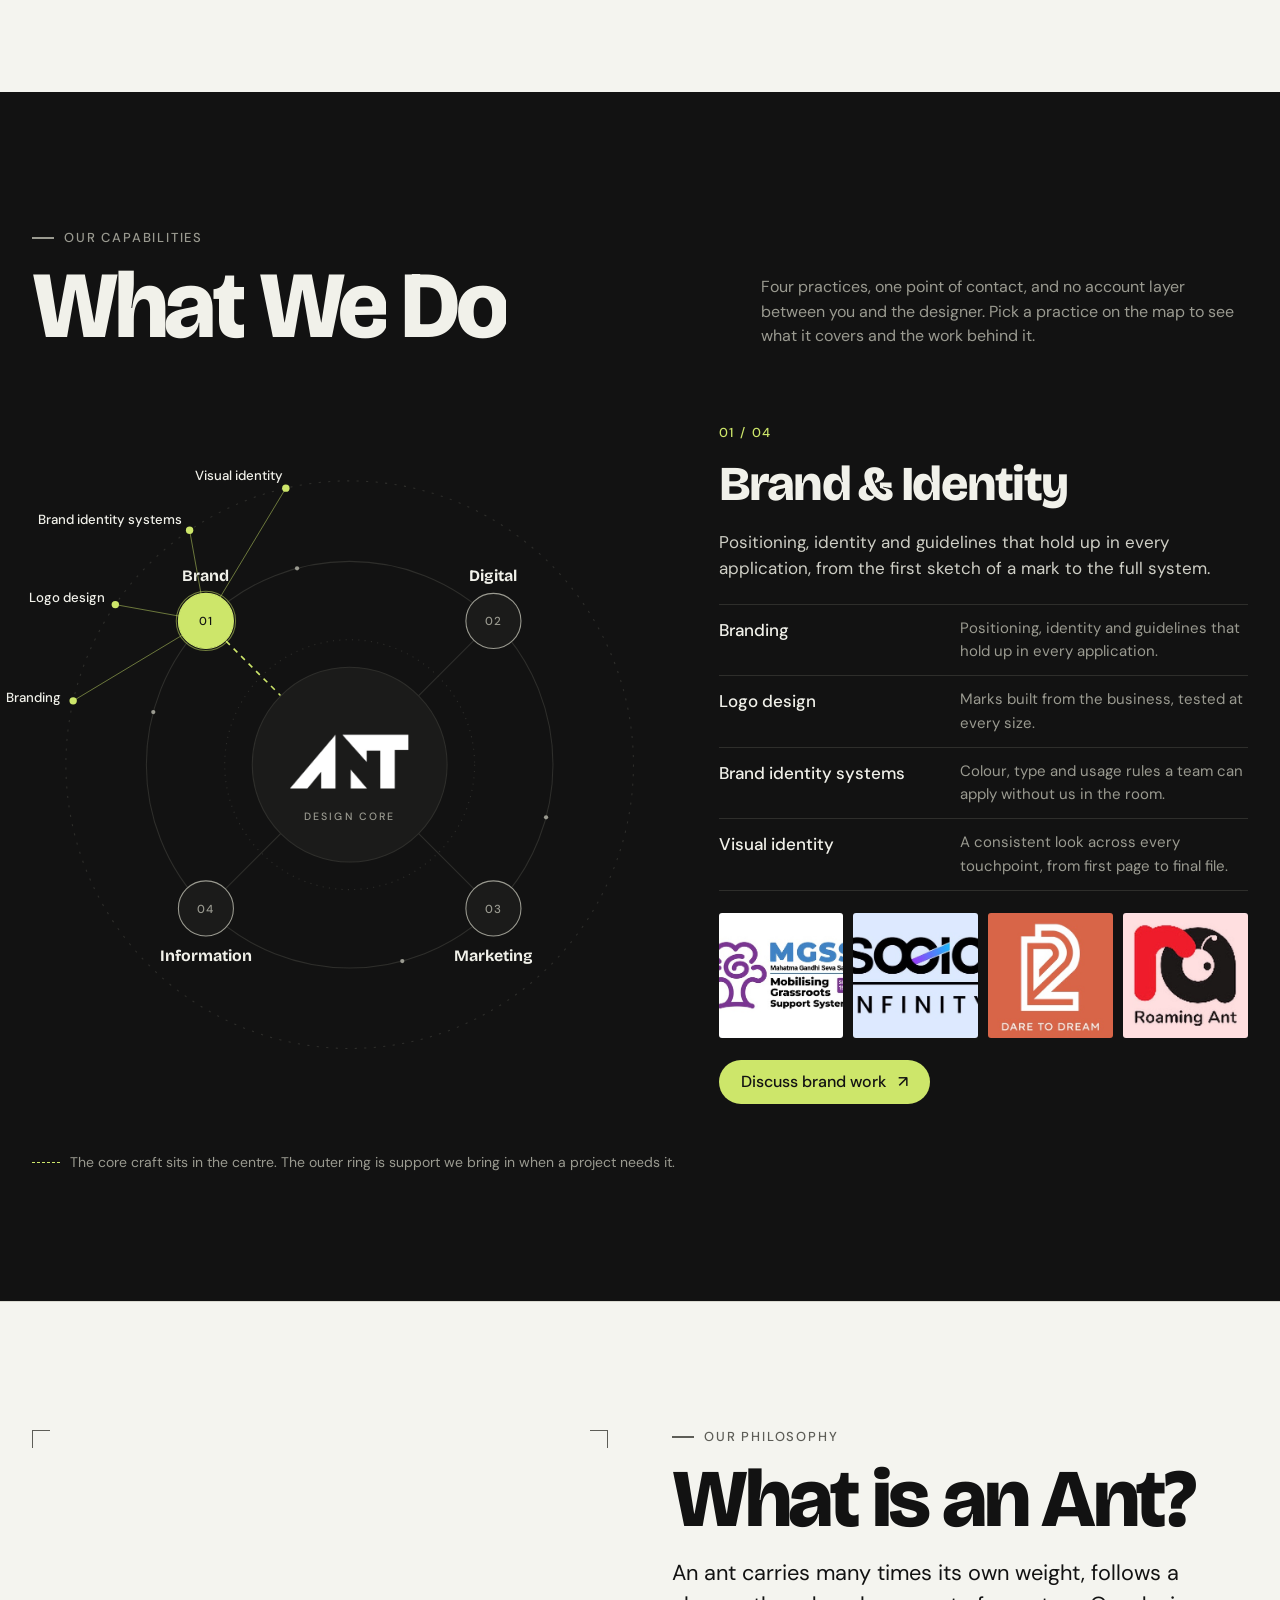
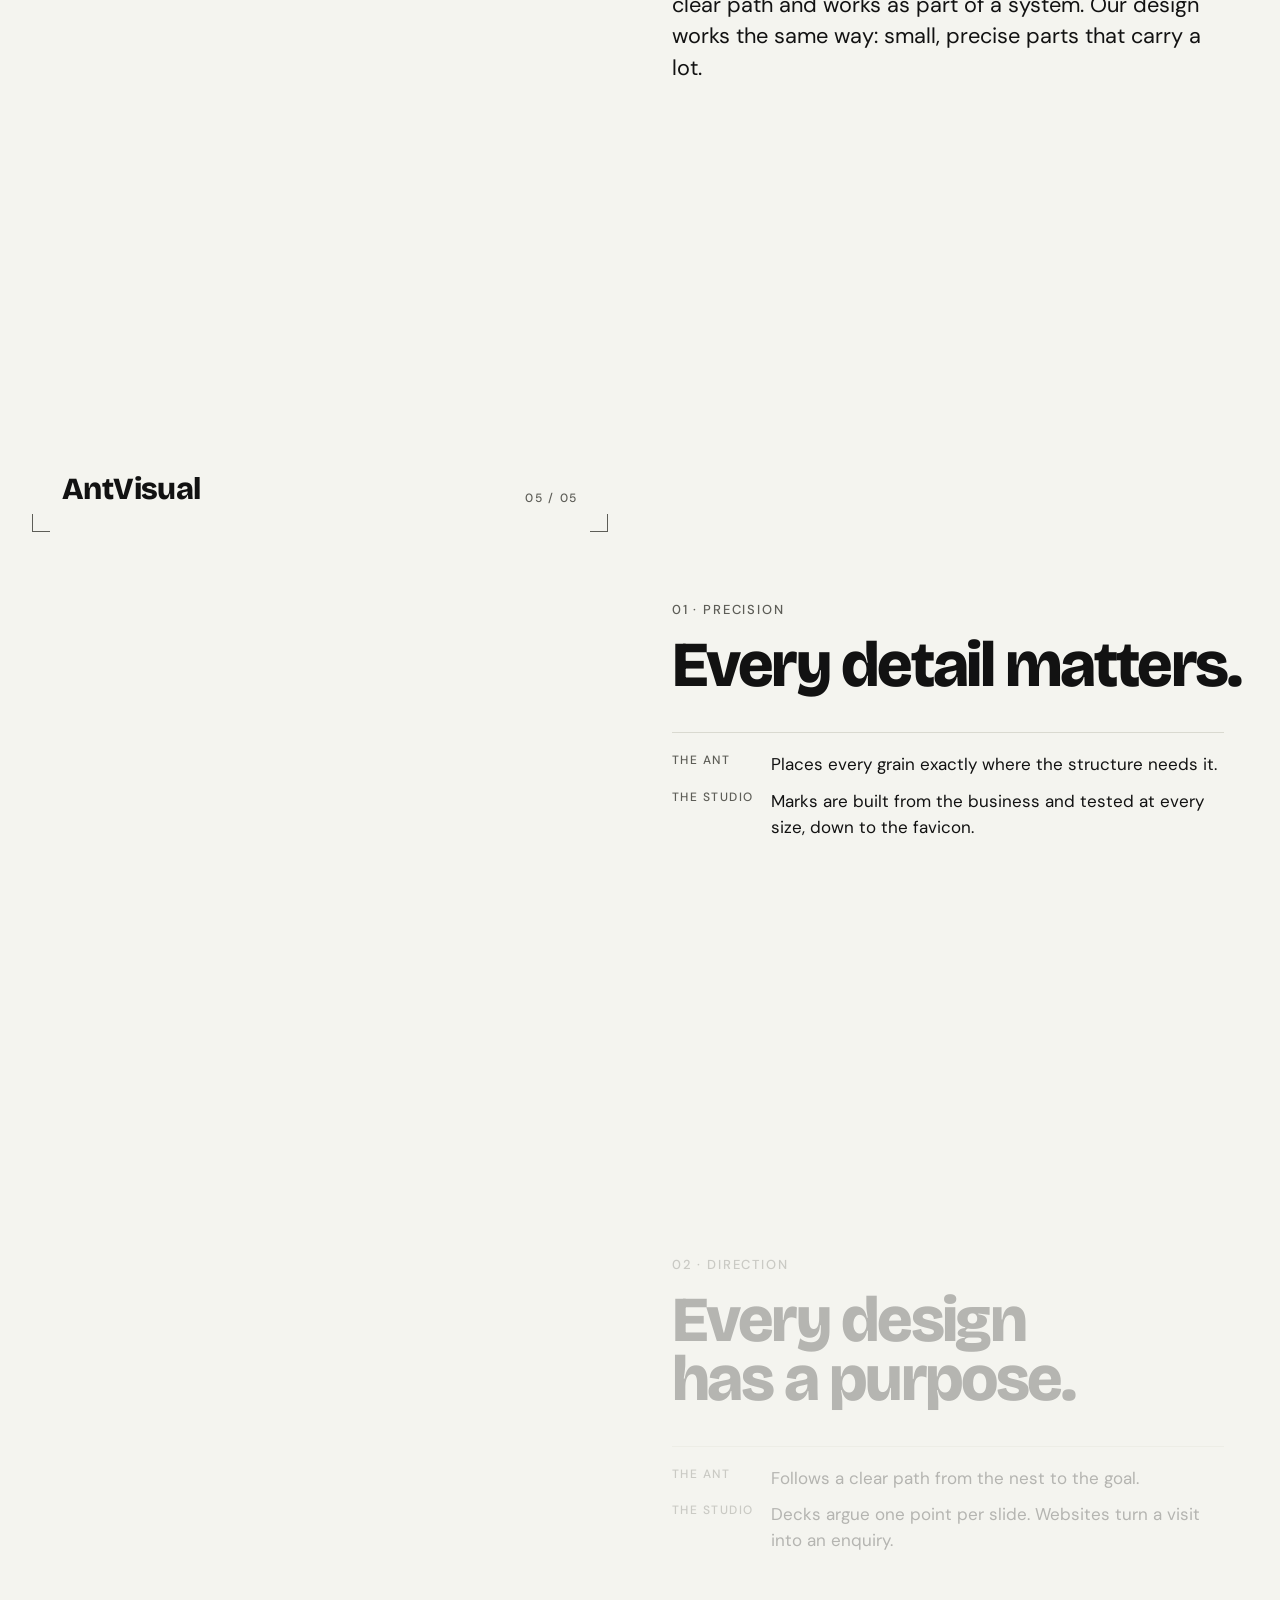
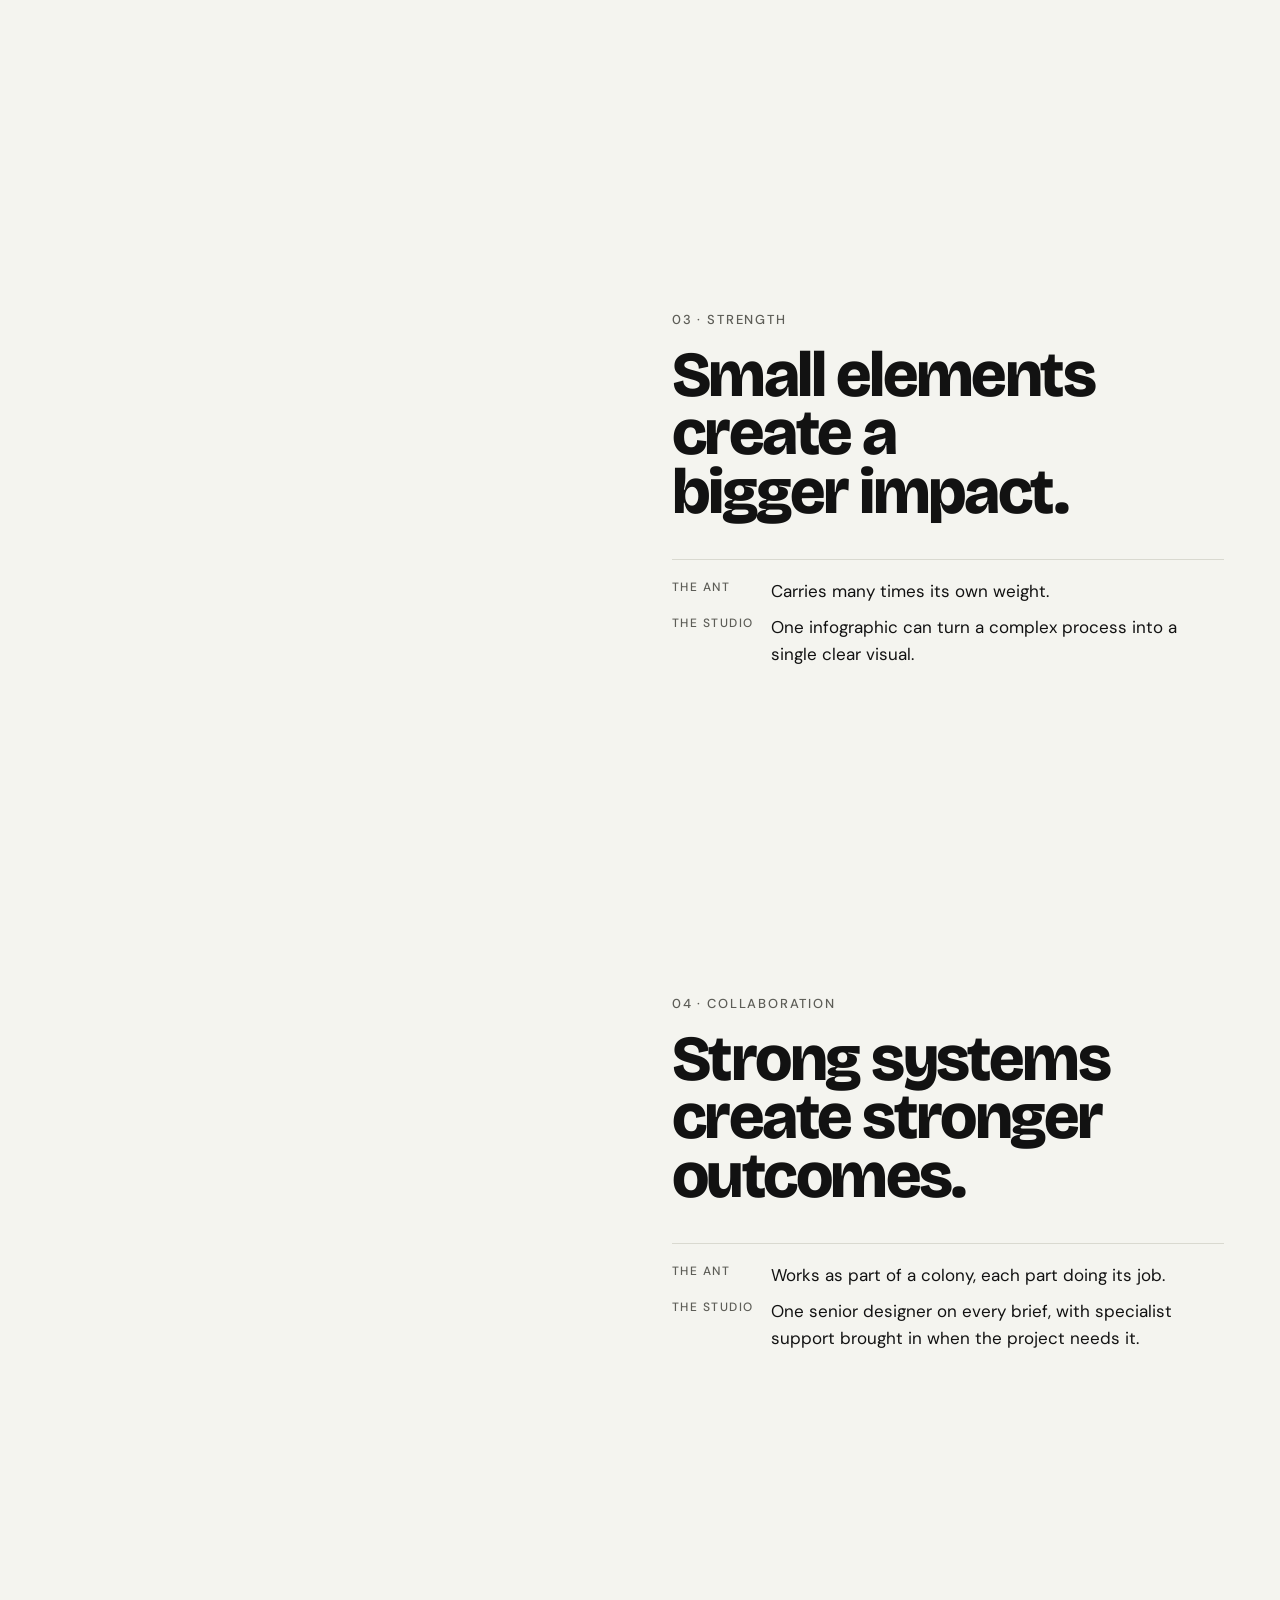
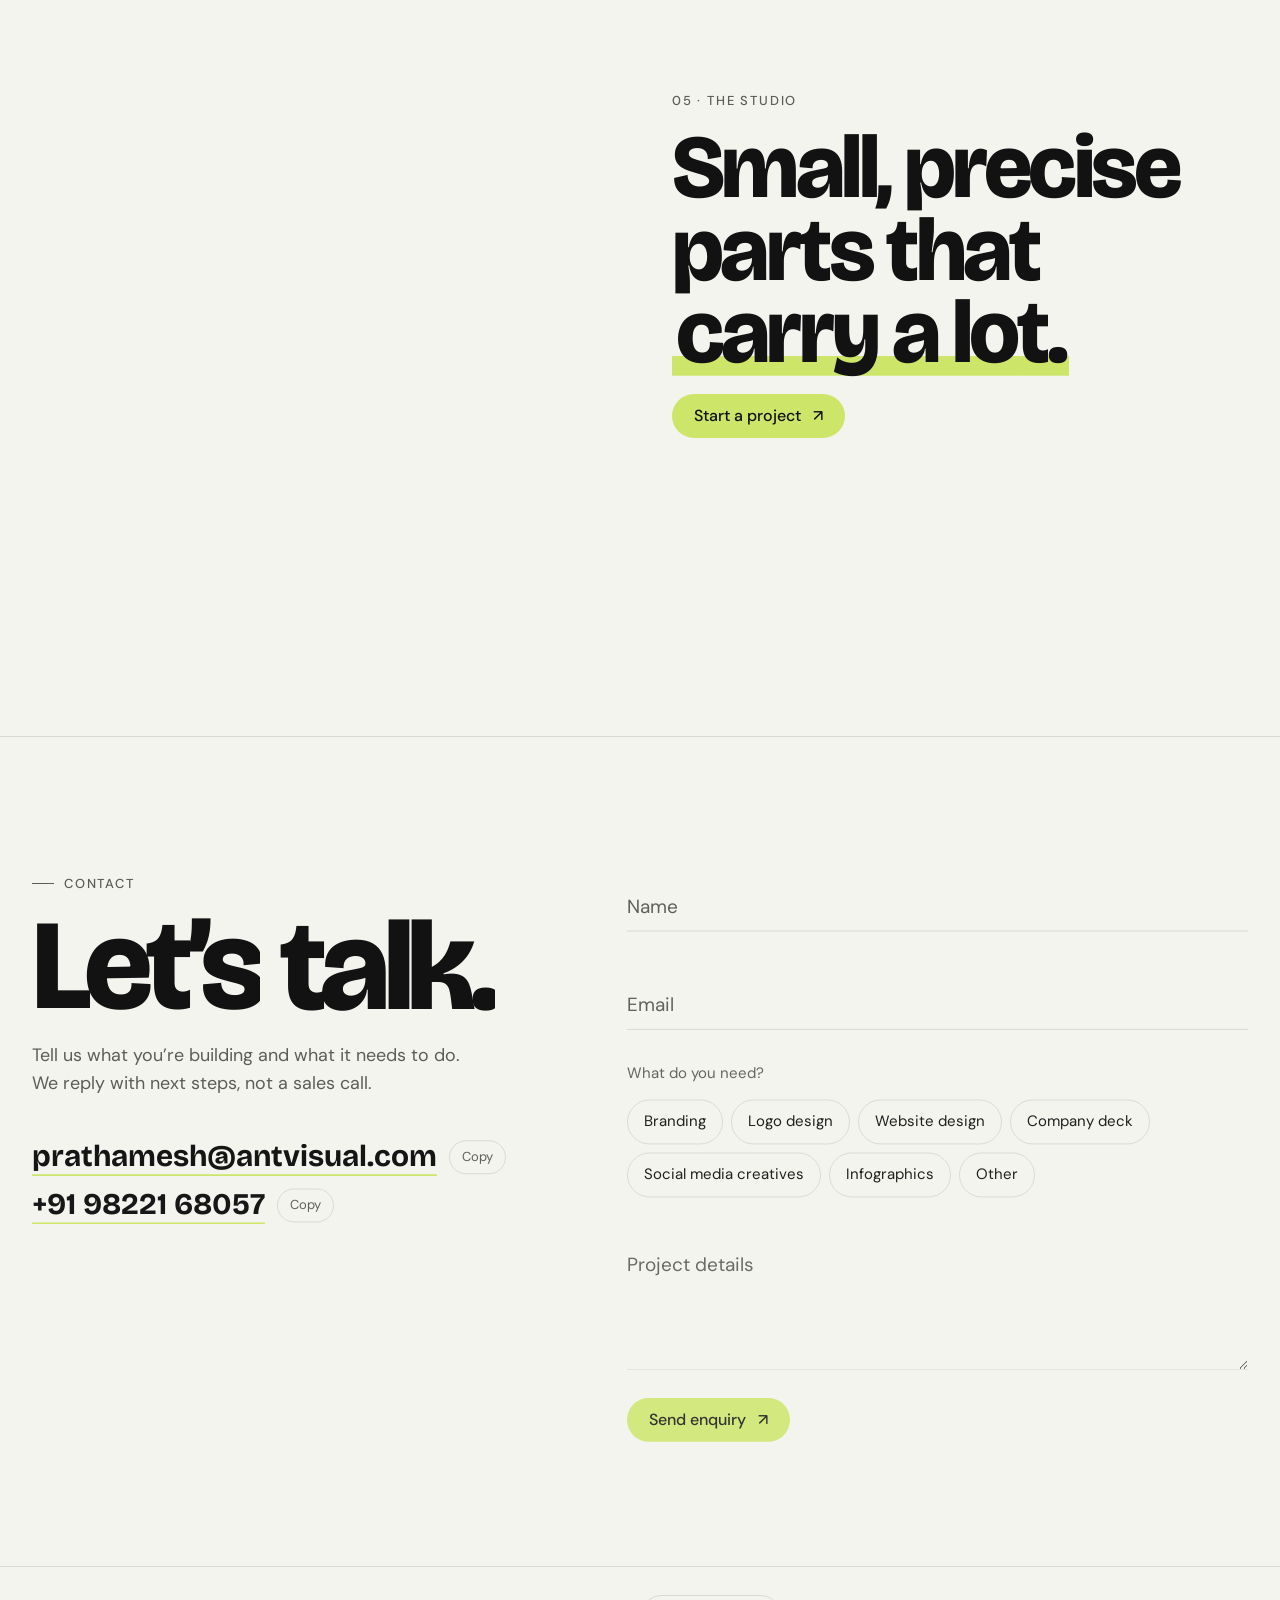
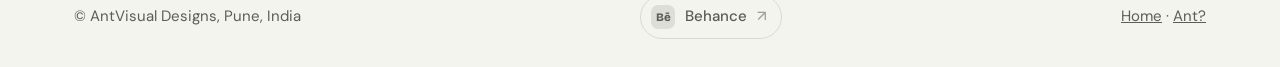
==== commit 1524ee51: "Change greeting from 'Hello' to 'Goodbye'" ====
--- a/index.html
+++ b/index.html
@@ -1,406 +1,280 @@
-<!DOCTYPE html>
-<html lang="en"><head><meta charset="utf-8">
-<meta name="theme-color" content="#000000"><meta name="viewport" content="width=device-width, initial-scale=1, viewport-fit=cover">
+<!doctype html>
+<html lang="en">
+<head>
+<meta charset="utf-8">
+<meta name="viewport" content="width=device-width, initial-scale=1, viewport-fit=cover">
 <title>AntVisual Designs — Good design, run like a business.</title>
-<link rel="preconnect" href="https://fonts.googleapis.com"><link rel="preconnect" href="https://fonts.gstatic.com" crossorigin>
-<link href="https://fonts.googleapis.com/css2?family=Bricolage+Grotesque:opsz,wght@12..96,500;12..96,700;12..96,800&family=DM+Sans:wght@400;500&display=swap" rel="stylesheet">
-<style>
-:root{--bg:#f4f4ef;--ink:#121212;--mute:#5d5d57;--lime:#cde66a;--line:#d9d9d0;--card:#fff;--logo-filter:none;
-box-sizing:border-box;padding-top:env(safe-area-inset-top,0px);padding-bottom:env(safe-area-inset-bottom,0px)}
-@media (prefers-color-scheme:dark){:root:not([data-theme="light"]){--bg:#101010;--ink:#f1f1ea;--mute:#a4a49a;--line:#2c2c2a;--card:#1a1a19;--logo-filter:invert(1)}}
-:root[data-theme="dark"]{--bg:#101010;--ink:#f1f1ea;--mute:#a4a49a;--line:#2c2c2a;--card:#1a1a19;--logo-filter:invert(1)}
-html{scroll-behavior:smooth;scroll-padding-top:calc(env(safe-area-inset-top,0px) + 70px)}
-*,*:before,*:after{box-sizing:border-box}
-body{margin:0;background:var(--bg);color:var(--ink);font:400 17px/1.55 "DM Sans",system-ui,sans-serif;overflow-x:hidden}
-body::before{content:"";position:fixed;inset:0 0 auto;height:env(safe-area-inset-top,0px);z-index:60;background:rgba(16,16,16,.55);backdrop-filter:blur(10px)}
-h1,h2,h3{font-family:"Bricolage Grotesque","DM Sans",system-ui,sans-serif;letter-spacing:-.025em;line-height:1.02;margin:0}
-a{color:inherit}
-:focus-visible{outline:3px solid var(--lime);outline-offset:3px}
-.wrap{max-width:1180px;margin:0 auto;padding:0 24px}
-header {
-    position: fixed;
-    top: 0;
-    left: 0;
-    right: 0;
-    z-index: 50;
-    padding: calc(env(safe-area-inset-top, 0px) + 14px) 24px 14px;
-    display: flex;
-    justify-content: space-between;
-    align-items: center;
-    background: #000000;
-    color: #f1f1ea;
-}header img{height:30px;filter:invert(1);display:block}
-nav{display:flex;gap:26px;font-weight:500;font-size:15px}
-nav a{text-decoration:none;opacity:.85}nav a:hover{opacity:1;color:var(--lime)}
-.hero{position:relative;min-height:100vh;min-height:100svh;background:#101010;color:#f1f1ea;display:flex;align-items:flex-end;overflow:hidden}
-.hero video{position:absolute;inset:0;width:100%;height:100%;object-fit:cover;opacity:.9}
-.hero:after{content:"";position:absolute;inset:0;background:linear-gradient(180deg,rgba(16,16,16,.35),rgba(16,16,16,.1) 40%,rgba(16,16,16,.85))}
-.hero .wrap{position:relative;z-index:2;width:100%;padding-bottom:48px}
-.hero h1{font-size:clamp(44px,8.6vw,120px);font-weight:800;max-width:11ch;animation:rise .9s cubic-bezier(.2,.7,.2,1) both}
-@keyframes rise{from{opacity:0;transform:translateY(28px)}to{opacity:1;transform:none}}
-.hero p{max-width:520px;color:#d6d6cc;margin:22px 0 28px}
-.row{display:flex;gap:14px;flex-wrap:wrap;align-items:center}
-.btn{display:inline-block;padding:15px 26px;border-radius:999px;background:var(--lime);color:#121212;font-weight:700;text-decoration:none;border:0;font:700 16px "DM Sans",sans-serif;cursor:pointer}
-.btn:hover{background:#dcf08a}
-.btn.ghost{background:transparent;color:inherit;border:1.5px solid currentColor}
-.btn.ghost:hover{background:rgba(255,255,255,.12)}
-#pp{position:absolute;right:24px;bottom:48px;z-index:3;padding:9px 16px;font-size:14px}
-section{padding:110px 0}
-.h2{font-size:clamp(34px,5vw,64px);font-weight:700;max-width:16ch}
-.lede{color:var(--mute);max-width:560px;margin:18px 0 0}
-.where{background:#121212;color:#fafaf8}
-.where .lede{color:#fffffd}
-.svc{display:grid;grid-template-columns:1.1fr .9fr;gap:56px;align-items:start;margin-top:44px}
-.list{border-top:1px solid var(--line)}
-.item{padding:22px 4px;border-bottom:1px solid var(--line);display:grid;grid-template-columns:minmax(0,.9fr) minmax(0,1.1fr);gap:20px;transition:background .2s,padding .2s}
-.item:hover{background:var(--lime);color:#121212;padding-left:18px;padding-right:18px}
-.item:hover p{color:#2b2b28}
-.item h3{font-size:24px;font-weight:700;letter-spacing:-.015em;line-height:1.1}
-.item p{margin:0;color:var(--mute);font-size:16px}
-.item em{font-style:normal;display:inline-block;background:#121212;color:var(--lime);font-size:13px;padding:2px 10px;border-radius:999px;margin-top:8px}
-.sticky{position:sticky;top:calc(env(safe-area-inset-top,0px) + 90px)}
-.ant{background:var(--lime);color:#121212}
-.ant .grid{display:grid;grid-template-columns:1fr 1fr;gap:56px;align-items:center}
-.ant img.g{width:100%;max-width:460px;border-radius:50%;display:block;margin:0 auto}
-.ant p{max-width:480px;font-size:19px}
-.vid{margin-top:34px}
-.vid video{width:100%;border-radius:20px;display:block;background:#fff}
-.vid span{display:block;margin-top:10px;font-weight:700}
-.contact .grid{display:grid;grid-template-columns:1fr 1fr;gap:56px}
-.contact a.m{font:700 clamp(20px,2.4vw,30px) "Bricolage Grotesque",sans-serif;display:block;margin-top:22px;text-decoration:none;border-bottom:2px solid var(--lime);width:max-content;max-width:100%}
-form{display:grid;gap:14px}
-label{font-weight:500;font-size:15px;display:grid;gap:6px}
-input,select,textarea{font:400 17px "DM Sans",sans-serif;padding:14px 16px;border-radius:14px;border:1.5px solid var(--line);background:var(--card);color:var(--ink);width:100%}
-footer{border-top:1px solid var(--line);padding:28px 0;color:var(--mute);font-size:15px}
-footer .wrap{display:flex;justify-content:space-between;flex-wrap:wrap;gap:12px}
-@media (max-width:820px){nav{gap:16px;font-size:14px}.svc,.ant .grid,.contact .grid{grid-template-columns:1fr;gap:36px}.item{grid-template-columns:1fr;gap:6px}section{padding:76px 0}#pp{bottom:auto;top:calc(env(safe-area-inset-top,0px) + 76px)}}
-@media (prefers-reduced-motion:reduce){.hero h1{animation:none}html{scroll-behavior:auto}.item{transition:none}}
-
-section,.hero{position:relative;overflow:hidden;overflow:clip}.wrap{position:relative;z-index:1}
-.bgv{position:absolute;inset:0;width:100%;height:100%;object-fit:cover;pointer-events:none;z-index:0}
-.bgv.mul{mix-blend-mode:multiply}.bgv.scr{mix-blend-mode:screen}
-.ghost{position:absolute;pointer-events:none;z-index:0;width:min(640px,80vw);aspect-ratio:1;-webkit-mask-image:radial-gradient(circle,#000 35%,transparent 70%);mask-image:radial-gradient(circle,#000 35%,transparent 70%)}
-.ghost.mul{mix-blend-mode:multiply}.ghost.neg{filter:grayscale(1) invert(1);mix-blend-mode:screen}
-
-body.intro{overflow:hidden}.intro .hero h1{animation:none;opacity:0}
-#intro{position:fixed;inset:0;z-index:100;background:#fff;display:grid;place-items:center;transition:opacity .9s ease .1s;animation:introOut .9s ease 14s forwards}
-#intro video{width:min(100vw,177vh);height:auto;max-height:100%;mix-blend-mode:multiply;transform:scale(1);transition:transform 1s cubic-bezier(.6,0,.3,1),filter 1s}
-#intro.out{opacity:0;pointer-events:none}#intro.out video{transform:scale(2.2);filter:brightness(1.4)}
-#skip{position:absolute;right:20px;top:calc(env(safe-area-inset-top,0px) + 18px);background:#121212;color:#f1f1ea;border:0;border-radius:999px;padding:10px 18px;font:500 15px "DM Sans",sans-serif;cursor:pointer}
-#skip:hover{background:#2a2a28}
-@keyframes introOut{to{opacity:0;visibility:hidden}}
-@media (prefers-reduced-motion:reduce){#intro{display:none}}
-
-#intro>video,#intro>img,#intro>.halo{grid-area:1/1}
-#intro .halo{width:min(70vmin,60vw);aspect-ratio:1;border-radius:50%;background:radial-gradient(circle,rgba(205,230,106,.95),rgba(205,230,106,0) 66%);mix-blend-mode:multiply;opacity:0}
-#il{width:calc(min(100vw,177.7vh)*.44);height:auto;mix-blend-mode:multiply;opacity:0;will-change:transform,filter,opacity;position:relative}
-#intro.fly{background:transparent;transition:background .8s ease .15s;animation:none}
-#intro.fly video{opacity:0;transition:opacity .5s}
-#intro.fly #il{mix-blend-mode:normal}
-header img{opacity:0;animation:showLogo .1s 14.2s forwards}header.ready img{opacity:1;animation:none}
-@keyframes showLogo{to{opacity:1}}
-
-.reel{padding:0;background:var(--bg)}
-.reel .stage{background:#101010;position:relative;height:clamp(420px,88vh,900px);overflow:hidden}
-.reel video{position:absolute;inset:0;width:100%;height:100%;object-fit:cover}
-.reel .stage:before,.reel .stage:after{content:"";position:absolute;left:0;right:0;z-index:1;pointer-events:none}
-.reel .stage:before{top:0;height:22%;background:linear-gradient(#101010,rgba(16,16,16,0))}
-.reel .stage:after{bottom:0;height:38%;background:linear-gradient(rgba(0,0,0,0),var(--bg) 92%)}
-.reel .row2{position:relative;z-index:2;margin-top:-110px;display:flex;justify-content:space-between;align-items:flex-end;gap:20px;flex-wrap:wrap}
-.rcap{display:inline-flex;flex-direction:column;background:var(--ink);color:var(--bg);padding:11px 18px;border-radius:999px;text-decoration:none;min-width:230px}
-.rcap b{font:700 17px "Bricolage Grotesque",sans-serif;letter-spacing:-.01em}.rcap span{font-size:13px;opacity:.7}
-.rcap:hover{background:var(--lime);color:#121212}
-.rcap.sw{animation:swap .35s ease}
-@keyframes swap{from{opacity:.2;transform:translateY(6px)}to{opacity:1;transform:none}}
-@media (prefers-reduced-motion:reduce){.rcap.sw{animation:none}}
-
-#sp{position:fixed;left:0;right:0;top:env(safe-area-inset-top,0px);height:3px;background:var(--lime);transform-origin:0 50%;transform:scaleX(0);z-index:70}
-.js .mk{overflow:hidden;padding-bottom:.1em}.js .mk span{display:block;transform:translateY(112%);transition:transform .95s cubic-bezier(.2,.7,.2,1)}.js .mk.in span{transform:none}
-.pan{animation:pan 14s ease-in-out infinite alternate}@keyframes pan{from{object-position:50% 0}to{object-position:50% 100%}}
-.pfs{padding:0;overflow:visible;overflow-x:clip}.track{position:relative;z-index:1}
-.pin{position:sticky;top:0;height:100vh;height:100svh;overflow:hidden;display:flex;align-items:center;padding-top:64px}
-.track{display:flex;align-items:center;gap:26px;padding:0 6vw;will-change:transform;--h:min(64vh,600px)}
-.pnl{flex:none;width:min(460px,80vw);padding-right:24px}.pnl .h2{font-size:clamp(34px,4.4vw,60px);max-width:11ch}
-.pc{position:relative;flex:none;height:var(--h);aspect-ratio:.6;border-radius:22px;overflow:hidden;background:var(--card);border:1px solid var(--line);display:block;text-decoration:none;color:inherit}
-.pc.wide{height:calc(var(--h)*.74);aspect-ratio:1.4}
-.pc img{position:absolute;inset:0;width:100%;height:100%;object-fit:cover;transition:transform .9s cubic-bezier(.2,.7,.2,1)}.pc:hover img:not(.pan){transform:scale(1.04)}
-.pc .cap{position:absolute;left:14px;bottom:14px;z-index:1;background:var(--bg);color:var(--ink);padding:9px 15px;border-radius:999px;max-width:calc(100% - 28px)}
-.pc .cap b{display:block;font:700 17px "Bricolage Grotesque",sans-serif;letter-spacing:-.01em}.pc .cap span{font-size:13px;color:var(--mute)}
-.more{flex:none;width:min(380px,80vw);padding-right:6vw}.more h3{font-size:30px;font-weight:700}
-.more ul{list-style:none;margin:16px 0 22px;padding:0;border-top:1px solid var(--line)}
-.more li a{display:flex;justify-content:space-between;gap:12px;padding:10px 2px;border-bottom:1px solid var(--line);text-decoration:none;transition:padding .2s,background .2s}
-.more li a:hover{background:var(--lime);color:#121212;padding-left:12px;padding-right:12px}.more li span{color:var(--mute);font-size:14px}.more li a:hover span{color:#2b2b28}
-.pbar{position:absolute;left:6vw;right:6vw;bottom:calc(env(safe-area-inset-bottom,0px) + 58px);height:3px;background:var(--line);border-radius:3px}
-.pbar i{display:block;height:100%;background:var(--ink);transform-origin:0 50%;transform:scaleX(0);border-radius:3px}
-.where{border-radius:44px 44px 0 0;margin-top:-44px;z-index:2;padding-bottom:154px}
-#services{border-radius:44px 44px 0 0;margin-top:-44px;z-index:3;background:var(--bg)}
-.orbit{position:relative;margin:48px auto 0;width:100%}
-.cr{display:flex;flex-wrap:wrap;gap:12px;margin-bottom:26px}
-.cr span{font:800 clamp(34px,9vw,60px)/1 "Bricolage Grotesque",sans-serif;letter-spacing:-.03em;padding:12px 26px 16px;border-radius:999px;background:var(--lime);color:#121212}
-.orb{display:flex;flex-wrap:wrap;gap:10px;list-style:none;margin:0 0 10px;padding:0}
-.orb li{border:1.5px solid #4a4a46;border-radius:999px;padding:9px 18px;color:#d6d6cc;font-size:16px;background:#121212}
-.orb li:hover{border-color:var(--lime);color:var(--lime)}
-.rg{display:none}
-@media (min-width:701px){
-.orbit{container-type:inline-size;width:min(100%,780px);aspect-ratio:1}
-.rg{display:block;position:absolute;left:50%;top:50%;border:1.5px dashed #3a3a37;border-radius:50%;transform:translate(-50%,-50%)}
-.r1{width:47cqw;height:47cqw}.r2{width:78cqw;height:78cqw}
-.cr{position:absolute;inset:0;display:grid;place-content:center;justify-items:center;gap:1cqw;margin:0;z-index:2}
-.cr span{font-size:3.5cqw;padding:.8cqw 2.2cqw 1cqw}
-.orb{display:block;position:absolute;inset:0;margin:0;transform:rotate(var(--rot,0deg))}
-.orb li{position:absolute;left:50%;top:50%;white-space:nowrap;font-size:max(11px,1.75cqw);padding:.7cqw 1.5cqw;transform:translate(-50%,-50%) rotate(var(--a)) translateY(calc(var(--r)*-1cqw)) rotate(calc(var(--a)*-1 - var(--rot,0deg)))}
-}
-.item.on{background:var(--lime);color:#000000;padding-left:18px;padding-right:18px}.item.on p{color:#000000}
-.sticky .st{position:relative;aspect-ratio:4/5;max-height:calc(100vh - 150px);width:100%;border-radius:22px;overflow:hidden;background:var(--card);border:1px solid var(--line)}
-.st figure{position:absolute;inset:0;margin:0;clip-path:inset(100% 0 0 0);transition:clip-path 0s .85s}
-.st figure.on{clip-path:inset(0);transition:clip-path .85s cubic-bezier(.7,0,.2,1);z-index:2}
-.st img,.st video{width:100%;height:100%;object-fit:cover;display:block;border:0;border-radius:0}
-.st figcaption{position:absolute;left:14px;bottom:14px;background:var(--bg);color:var(--ink);padding:8px 14px;border-radius:999px;font-size:14px;max-width:calc(100% - 28px)}
-@media (max-width:820px),(prefers-reduced-motion:reduce){.pfs{height:auto!important}.pin{position:static;height:auto;overflow:visible;display:block;padding:90px 0 40px}.track{overflow-x:auto;scroll-snap-type:x mandatory;transform:none!important;--h:min(62vh,520px);padding:0 24px 20px}.track>*{scroll-snap-align:center}.pbar{display:none}.pnl{width:min(300px,78vw)}}
-@media (max-width:820px){.svc{display:block}.sticky{position:sticky!important;top:calc(env(safe-area-inset-top,0px) + 58px);z-index:4;background:var(--bg);padding:8px 0 12px;margin-bottom:6px;order:0}.sticky .st{aspect-ratio:auto;height:34vh}.where,#services{border-radius:28px 28px 0 0;margin-top:-28px}}
-@media (prefers-reduced-motion:reduce){.pan{animation:none}.js .mk span{transform:none;transition:none}.st figure,.st figure.on{transition:none}}
-
-/* ===== responsive + mobile menu ===== */
-video,img{max-width:100%}
-.d-only{display:inline}.m-only{display:none}
-.burger,.nav-cta,.nav-meta{display:none}
-@media (max-width:820px){
-:root{--hh:56px}
-.d-only{display:none}.m-only{display:inline}
-header{padding:calc(env(safe-area-inset-top,0px) + 8px) 16px 8px;min-height:calc(env(safe-area-inset-top,0px) + var(--hh))}
-header img{height:26px}
-.burger{display:grid;align-content:center;justify-items:center;gap:6px;width:44px;height:44px;margin-right:-8px;background:none;border:0;padding:0;cursor:pointer;position:relative;z-index:2}
-.burger span{display:block;width:24px;height:2px;background:#f1f1ea;border-radius:2px;transition:transform .35s cubic-bezier(.7,0,.2,1),opacity .2s}
-.nav-open .burger span:nth-child(1){transform:translateY(8px) rotate(45deg)}
-.nav-open .burger span:nth-child(2){opacity:0}
-.nav-open .burger span:nth-child(3){transform:translateY(-8px) rotate(-45deg)}
-body.nav-open{overflow:hidden}
-nav{position:fixed;inset:0;z-index:-1;background:#000;flex-direction:column;justify-content:center;align-items:flex-start;gap:6px;padding:calc(env(safe-area-inset-top,0px) + 80px) 28px calc(env(safe-area-inset-bottom,0px) + 32px);font-size:15px;visibility:hidden;clip-path:inset(0 0 100% 0);transition:clip-path .5s cubic-bezier(.7,0,.2,1),visibility 0s .5s;overflow-y:auto}
-.nav-open nav{visibility:visible;clip-path:inset(0);transition:clip-path .5s cubic-bezier(.7,0,.2,1),visibility 0s}
-nav>a:not(.nav-cta){font:700 clamp(38px,12vw,64px)/1.08 "Bricolage Grotesque","DM Sans",system-ui,sans-serif;letter-spacing:-.03em;opacity:1;padding:4px 0}
-nav>a:not(.nav-cta):active,nav>a:not(.nav-cta):hover{color:var(--lime)}
-.nav-cta{display:inline-block;margin-top:26px;color:#121212;opacity:1!important;font-size:16px}
-.nav-meta{display:grid;gap:4px;margin-top:30px;padding-top:20px;border-top:1px solid #2c2c2a;width:100%}
-.nav-meta a{font-size:16px;opacity:.8}
-/* hero: show the whole kinetic-type video instead of a cropped slice */
-.hero{flex-direction:column;align-items:stretch;justify-content:flex-start;padding-top:calc(env(safe-area-inset-top,0px) + var(--hh))}
-.hero{min-height:0}
-.hero>video{position:relative;inset:auto;width:100%;height:auto;aspect-ratio:4/3;opacity:1;flex:none;object-fit:cover;max-height:58vh}
-.hero:after{background:linear-gradient(180deg,rgba(16,16,16,0) 0,rgba(16,16,16,0) 32%,rgba(16,16,16,.7))}
-.hero .wrap{margin-top:auto;padding-top:28px;padding-bottom:40px}
-.hero p{font-size:16px;margin:0 0 22px}
-#pp{top:calc(env(safe-area-inset-top,0px) + var(--hh) + 10px);right:14px;bottom:auto}
-/* showreel: keep the posters in frame */
-.reel .stage{height:auto;aspect-ratio:4/3}
-.reel .row2{margin-top:-64px}
-.reel .stage+div{padding-bottom:24px!important}
-.rcap{min-width:0}
-/* portfolio swipe row */
-.pin{padding:60px 0 40px}
-.track{overscroll-behavior-x:contain;-webkit-overflow-scrolling:touch;scroll-padding:0 24px;gap:16px}
-.pnl .h2{font-size:clamp(32px,9vw,44px)}
-.pc.wide{height:auto;width:min(86vw,520px);aspect-ratio:1.4}
-.more{width:min(340px,82vw)}
-/* where we work / services / ant / contact */
-.where{padding-bottom:110px}
-.cr{gap:8px}.cr span{font-size:clamp(26px,8.2vw,40px);padding:9px 20px 12px}
-.orb li{font-size:15px;padding:8px 15px}
-.svc{display:flex;flex-direction:column;align-items:stretch;gap:0}
-.sticky{order:-1;width:100%;align-self:stretch;top:calc(env(safe-area-inset-top,0px) + var(--hh))}
-.sticky .st{height:clamp(200px,34svh,320px);max-height:none}
-.st figcaption{font-size:13px;padding:6px 12px}
-.item{padding:18px 4px}.item h3{font-size:22px}
-.ant img.g{max-width:300px}
-.vid video{aspect-ratio:16/9;object-fit:cover;background:#000}
-footer .wrap{flex-direction:column;align-items:flex-start}
-}
-@media (max-width:420px){.wrap{padding:0 18px}.track{padding-left:18px;padding-right:18px}.btn{padding:14px 22px}section{padding:64px 0}}
-@media (max-width:820px) and (orientation:landscape) and (max-height:520px){.hero>video{aspect-ratio:21/9}.reel .stage{aspect-ratio:16/9}nav{justify-content:flex-start}}
-@media (prefers-reduced-motion:reduce){nav,.nav-open nav,.burger span{transition:none}}
-
-/* ===== v3 fixes: whole-frame videos, readable sections, profile links ===== */
-:root{--hh:58px}
-.hero>video{opacity:1}
-#pp{width:42px;height:42px;padding:0;display:grid;place-items:center;border-radius:50%}
-#pp:before{content:"";width:11px;height:14px;border-left:4px solid currentColor;border-right:4px solid currentColor}
-#pp[data-p="1"]:before{width:0;height:0;border:0;border-left:12px solid currentColor;border-top:8px solid transparent;border-bottom:8px solid transparent;margin-left:4px}
-#skip{font-size:14px;padding:9px 16px;min-height:36px}
-.bgv.inv{filter:invert(1)}
-.where{background:#121212}
-/* showreel caption pill */
-.rcap{display:grid;grid-template-columns:1fr auto;column-gap:16px;align-items:center;background:transparent;color:var(--ink);border:1.5px solid var(--ink);padding:10px 10px 10px 20px;min-width:0;max-width:100%;transition:background .2s,color .2s,border-color .2s}
-.rcap b{grid-column:1;font:700 16px "Bricolage Grotesque",sans-serif;letter-spacing:-.01em}
-.rcap span{grid-column:1;opacity:.65;font-size:13px}
-.rcap:after{content:"↗";grid-column:2;grid-row:1/3;display:grid;place-items:center;width:34px;height:34px;border-radius:50%;background:var(--ink);color:var(--bg);font-size:16px;transition:transform .25s,background .2s,color .2s}
-.rcap:hover{background:var(--lime);border-color:var(--lime);color:#121212}.rcap:hover:after{background:#121212;color:var(--lime);transform:rotate(45deg)}
-/* Behance / Dribbble links */
-.profs{display:flex;flex-wrap:wrap;gap:10px}
-.soc{display:inline-flex;align-items:center;gap:10px;padding:9px 14px 9px 10px;border-radius:999px;border:1.5px solid var(--line);color:inherit;text-decoration:none;font:500 15px/1 "DM Sans",sans-serif;opacity:1!important;transition:background .2s,color .2s,border-color .2s}
-.soc svg{width:24px;height:24px;flex:none}
-.soc i{font-style:normal;opacity:.55;transition:transform .2s,opacity .2s}
-.soc:hover{background:var(--lime);border-color:var(--lime);color:#121212}.soc:hover i{opacity:1;transform:translate(2px,-2px)}
-.soc[hidden]{display:none}
-.profs.in-nav .soc{border-color:#3a3a37;color:#f1f1ea;padding:6px 12px 6px 8px;font-size:14px}.profs.in-nav .soc:hover{color:#121212}
-.in-more{margin-top:4px}.in-more .soc:first-child{background:var(--lime);border-color:var(--lime);color:#121212}.in-more .soc:first-child:hover{background:#dcf08a}
-.ft{display:flex;flex-wrap:wrap;align-items:center;justify-content:space-between;gap:16px 28px}
-.ft .profs{order:0}
-/* "What is an Ant?" video */
-.vbox{position:relative;border-radius:20px;overflow:hidden;background:#fff}
-.vbox video{display:block;width:100%;aspect-ratio:16/9;object-fit:contain;border-radius:0}
-.vplay{position:absolute;right:12px;bottom:12px;width:40px;height:40px;border-radius:50%;border:0;background:rgba(18,18,18,.78);color:#f1f1ea;cursor:pointer;display:grid;place-items:center}
-.vplay:before{content:"";width:10px;height:13px;border-left:3.5px solid currentColor;border-right:3.5px solid currentColor}
-.vplay[data-p="1"]:before{width:0;height:0;border:0;border-left:11px solid currentColor;border-top:7px solid transparent;border-bottom:7px solid transparent;margin-left:3px}
-/* services stage: never crop landscape media, keep portrait posters anchored to their header */
-.sticky .st{aspect-ratio:5/4;max-height:calc(100vh - 150px)}
-.st figure.land img,.st figure.land video{object-fit:contain}
-.st figure.port img{object-fit:cover;object-position:50% 0}
-.st figure.port img.pan{object-position:50% 0}
-.st figure.land{background:var(--card)}
-/* hero shows the entire frame whenever the screen is narrower than ~17:10 (a cover crop would cut the left of "Good design,") */
-@media (max-width:820px),(max-aspect-ratio:17/10){
-.hero{display:flex;flex-direction:column;align-items:stretch;justify-content:flex-start;min-height:0;padding-top:calc(env(safe-area-inset-top,0px) + var(--hh))}
-.hero>video{position:relative;inset:auto;width:100%;height:auto;max-height:64vh;aspect-ratio:16/9;object-fit:contain;background:#101010;flex:none}
-.hero:after{display:none}
-.hero .wrap{margin-top:auto;padding-top:28px;padding-bottom:40px}
-#pp{top:calc(env(safe-area-inset-top,0px) + var(--hh) + 10px);right:14px;bottom:auto}
-}
-@media (max-width:820px){
-.reel .stage{height:auto;aspect-ratio:16/9}
-.reel .stage video{object-fit:contain}
-.reel .stage:before{display:none}
-.reel .stage:after{height:12%}
-.reel .row2{margin-top:0;padding-top:18px}
-}
-@media (max-width:820px){
-:root{--hh:56px}
-.sticky .st{height:auto;aspect-ratio:4/3;max-height:none}
-.st figcaption{font-size:12.5px;padding:5px 11px}
-.profs.in-nav{margin-top:22px}
-.profs.in-nav .soc{border-color:#3a3a37;color:#f1f1ea;font-size:16px;padding:11px 16px 11px 12px}
-.profs.in-nav .soc:hover{color:#121212}
-.rcap{width:100%}
-.ft{flex-direction:column;align-items:flex-start}
-}
-</style><script>document.documentElement.className+=" js"</script></head><body id="top" class="intro">
-<div id="intro" role="presentation"><video id="iv" src="assets/intro-portal.mp4" muted playsinline preload="auto" aria-hidden="true"></video><div class="halo" id="ih"></div><img id="il" src="assets/logo.png" alt=""><button id="skip" type="button">Skip</button></div>
-<i id="sp"></i>
-<header><img src="assets/logo.png" alt="AntVisual Designs"><nav id="nav"><a href="#pfs">Work</a><a href="#services">Services</a><a href="#ant">Ant?</a><a href="#contact">Contact</a><a class="nav-cta btn" href="#contact">Start a project</a><div class="nav-meta"><a href="mailto:prathamesh@antvisual.com">prathamesh@antvisual.com</a><a href="tel:+919822168057">+91 98221 68057</a></div><div class="profs in-nav"><a class="soc" href="https://www.behance.net/prathmeshmungi" target="_blank" rel="noopener"><svg viewBox="0 0 24 24" aria-hidden="true"><rect width="24" height="24" rx="7" fill="currentColor" opacity=".14"/><text x="12" y="16.4" text-anchor="middle" font-family="Bricolage Grotesque,DM Sans,sans-serif" font-weight="800" font-size="11.5" fill="currentColor">Bē</text></svg><span>Behance</span><i>↗</i></a><a class="soc dribbble" href="#" target="_blank" rel="noopener" hidden><svg viewBox="0 0 24 24" fill="none" stroke="currentColor" stroke-width="1.6" stroke-linecap="round" aria-hidden="true"><circle cx="12" cy="12" r="9.2"/><path d="M5 7.2c5 .4 9.4 2.8 12.6 7.1M3.3 12.4c5.5-1.2 11-.6 15.8 1.8M9.5 3c3.2 3.6 5 7.6 5.6 14"/></svg><span>Dribbble</span><i>↗</i></a></div></nav><button class="burger" id="burger" type="button" aria-label="Open menu" aria-expanded="false" aria-controls="nav"><span></span><span></span><span></span></button></header>
-
-<main>
-<div class="hero"><video id="hv" src="assets/hero.mp4" poster="assets/posters/hero.jpg" autoplay muted loop playsinline preload="auto" disablepictureinpicture aria-hidden="true"></video>
-<div class="wrap"><h1></h1>
-<p>AntVisual Designs is a design studio for branding, websites, decks, infographics and social design. Led by Prathamesh, with one senior designer on every brief and 17 years behind the work.</p>
-<div class="row"><a class="btn" href="#contact">Start a project</a><a class="btn ghost" href="#ant">What is an Ant?</a></div></div>
-<button class="btn ghost" id="pp" type="button" data-p="0" aria-label="Pause background video"></button></div>
-
-<section class="reel" aria-label="Showreel"><div class="stage"><video id="rv" src="assets/showreel.mp4" poster="assets/showreel-poster.jpg" muted loop playsinline preload="auto" disablepictureinpicture aria-label="Showreel of poster, mailer and collateral design by AntVisual Designs"></video></div>
-<div style="padding:0 0 70px"><div class="wrap row2" style="background:transparent;padding:0 24px 0"><h2 class="h2" style="max-width:12ch">The work, in motion.</h2><a class="rcap" id="rc" href="https://www.behance.net/gallery/254877089/Design-Principal-Poster-Design" target="_blank" rel="noopener"><b>Design Principal Poster</b><span>View on Behance</span></a></div></div></section>
-<section class="pfs" id="pfs" aria-label="Behance portfolio"><div class="pin"><div class="track" id="trk">
-<div class="pnl"><h2 class="h2 mk"><span>From the Behance portfolio</span></h2><p class="lede">Posters, mailers and campaign banners by Prathamesh, from 17 years in senior visual and interaction design. <span class="d-only">Keep scrolling to move across the work.</span><span class="m-only">Swipe sideways to move across the work.</span></p></div>
-<a class="pc" href="https://www.behance.net/prathmeshmungi" target="_blank" rel="noopener"><img class="" data-a="dun" alt="Dunzo: Product teardown session poster"><div class="cap"><b>Dunzo</b><span></span></div></a><a class="pc" href="https://www.behance.net/prathmeshmungi" target="_blank" rel="noopener"><img class="" data-a="net" alt="Netflix: From Blockbuster to Streaming Giant poster"><div class="cap"><b>Netflix</b><span></span></div></a><a class="pc" href="https://www.behance.net/gallery/75491179/100-Cashback-Mailer-Design" target="_blank" rel="noopener"><img class="pan" data-a="mail" alt="FirstCry: 100% Cashback mailer, top to bottom"><div class="cap"><b>FirstCry</b><span></span></div></a><a class="pc wide" href="https://www.behance.net/prathmeshmungi" target="_blank" rel="noopener"><img class="" data-a="ban" alt="FirstCry: Extra 50% cashback banner"><div class="cap"><b>FirstCry</b><span></span></div></a>
-<div class="more"><h3>More on Behance</h3><ul><li><a href="https://www.behance.net/gallery/254877355/Poster-Design" target="_blank" rel="noopener"><b>Poster Design</b><span>Poster</span></a></li><li><a href="https://www.behance.net/gallery/254876933/Product-Poster-Design" target="_blank" rel="noopener"><b>Product</b><span>Poster</span></a></li><li><a href="https://www.behance.net/gallery/252806577/VanYatra" target="_blank" rel="noopener"><b>VanYatra</b><span>Website</span></a></li><li><a href="https://www.behance.net/gallery/65045267/Party-Wear-Celebrations" target="_blank" rel="noopener"><b>Party Wear</b><span>Fashion campaign</span></a></li><li><a href="https://www.behance.net/gallery/64951181/Holiday-Fashion" target="_blank" rel="noopener"><b>Holiday Fashion</b><span>Fashion campaign</span></a></li><li><a href="https://www.behance.net/gallery/65039467/Summer-Fashion" target="_blank" rel="noopener"><b>Summer Fashion</b><span>Fashion campaign</span></a></li><li><a href="https://www.behance.net/gallery/73809501/Craftsvilla-App-Flow" target="_blank" rel="noopener"><b>Craftsvilla App Flow</b><span>App design</span></a></li><li><a href="https://www.behance.net/gallery/75491179/100-Cashback-Mailer-Design" target="_blank" rel="noopener"><b>100% Cashback Mailer</b><span>Mailer design</span></a></li><li><a href="https://www.behance.net/gallery/245517173/Design-Journey" target="_blank" rel="noopener"><b>Design Journey</b><span>Design story</span></a></li></ul><div class="profs in-more"><a class="soc" href="https://www.behance.net/prathmeshmungi" target="_blank" rel="noopener"><svg viewBox="0 0 24 24" aria-hidden="true"><rect width="24" height="24" rx="7" fill="currentColor" opacity=".14"/><text x="12" y="16.4" text-anchor="middle" font-family="Bricolage Grotesque,DM Sans,sans-serif" font-weight="800" font-size="11.5" fill="currentColor">Bē</text></svg><span>Behance</span><i>↗</i></a><a class="soc dribbble" href="#" target="_blank" rel="noopener" hidden><svg viewBox="0 0 24 24" fill="none" stroke="currentColor" stroke-width="1.6" stroke-linecap="round" aria-hidden="true"><circle cx="12" cy="12" r="9.2"/><path d="M5 7.2c5 .4 9.4 2.8 12.6 7.1M3.3 12.4c5.5-1.2 11-.6 15.8 1.8M9.5 3c3.2 3.6 5 7.6 5.6 14"/></svg><span>Dribbble</span><i>↗</i></a></div></div>
-</div><div class="pbar" aria-hidden="true"><i id="pbar"></i></div></div></section>
-<section class="where"><video class="bgv scr inv" src="assets/white1.mp4" autoplay muted loop playsinline preload="metadata" aria-hidden="true" style="opacity:.6"></video><div class="wrap"><h2 class="h2 mk"><span>Where we work</span></h2>
-<p class="lede">The core craft sits in the centre. The outer rings are support we bring in when a project needs it.</p>
-<div class="orbit" id="orbit"><i class="rg r1"></i><i class="rg r2"></i><div class="cr"><span>Identity</span><span>Communication</span><span>Infographics</span></div><ul class="orb" id="o1"><li style="--a:0deg;--r:23.5">Branding</li><li style="--a:60deg;--r:23.5">Logo design</li><li style="--a:120deg;--r:23.5">Website design</li><li style="--a:180deg;--r:23.5">Company decks</li><li style="--a:240deg;--r:23.5">Social creatives</li><li style="--a:300deg;--r:23.5">App design</li></ul><ul class="orb" id="o2"><li style="--a:22.5deg;--r:39">Brochure design</li><li style="--a:67.5deg;--r:39">Banner design</li><li style="--a:112.5deg;--r:39">Print-ready files</li><li style="--a:157.5deg;--r:39">Video editing</li><li style="--a:202.5deg;--r:39">Advertising creatives</li><li style="--a:247.5deg;--r:39">Marketing creatives</li><li style="--a:292.5deg;--r:39">Graphic design</li><li style="--a:337.5deg;--r:39">Visual design</li></ul></div></div></section>
-
-<section id="services"><div class="wrap"><h2 class="h2 mk"><span>Services</span></h2>
-<p class="lede">Ten disciplines, one point of contact, no account layer between you and the designer.</p>
-<div class="svc"><div class="list" id="svl"><div class="item"><h3>Branding</h3><p>Positioning, identity and guidelines that hold up in every application.</p></div><div class="item"><h3>Logo design</h3><p>Marks built from the business, tested at every size.</p></div><div class="item"><h3>Website design</h3><p>Marketing and portfolio sites that turn a visit into an enquiry.</p></div><div class="item"><h3>Company decks</h3><p>Pitch, sales and board decks, structured to argue one point per slide.</p></div><div class="item"><h3>App design</h3><p>Visual interface design for product teams, without a full UX engagement.</p></div><div class="item"><h3>Social media creatives</h3><p>Posts, carousels and campaign sets a small team can keep running.</p></div><div class="item"><div><h3>Infographics</h3><em>Our strongest craft</em></div><p>Complex data and processes turned into one clear visual.</p></div><div class="item"><h3>Advertising and marketing creatives</h3><p>Banners, ads and campaign visuals built to get a message noticed.</p></div><div class="item"><h3>Visual design</h3><p>A consistent look across every touchpoint, from first page to final file.</p></div><div class="item"><h3>Graphic design</h3><p>Brochures, banners, print and digital collateral, finished to a professional standard.</p></div></div><div class="sticky"><div class="st" id="stg"><figure class="land on"><img class="" data-a="brand" alt="Identity sheets: marks, colour and type"><figcaption>Identity sheets: marks, colour and type</figcaption></figure><figure class="land v-gem" style="background:#bebebe"><video loop playsinline preload="metadata" class="" data-a="gem" poster="assets/posters/logo-reveal.jpg" disablepictureinpicture aria-hidden="true"></video><figcaption>The AntVisual mark, animated</figcaption></figure><figure class="land"><img class="" data-a="web" alt="Website and app screens"><figcaption>Website and app screens</figcaption></figure><figure class="land v-pal" style="background:#f5f6f8"><video loop playsinline preload="metadata" class="" data-a="pal" poster="assets/posters/palette.jpg" disablepictureinpicture aria-hidden="true"></video><figcaption>Presentation explainer: colour and contrast</figcaption></figure><figure class="land"><img class="app" data-a="web" alt="App interface screens"><figcaption>App interface screens</figcaption></figure><figure class="port"><img class="" data-a="dun" alt="Poster for a product community session"><figcaption>Poster for a product community session</figcaption></figure><figure class="land v-info" style="background:#e6eaf0"><video loop playsinline preload="metadata" class="" data-a="info" poster="assets/posters/infographic.jpg" disablepictureinpicture aria-hidden="true"></video><figcaption>One layout reduced to a single focal point</figcaption></figure><figure class="port"><img class="pan" data-a="mail" alt="A cashback mailer, scrolled top to bottom"><figcaption>A cashback mailer, scrolled top to bottom</figcaption></figure><figure class="port"><img class="" data-a="net" alt="Event poster built from a collage of stills"><figcaption>Event poster built from a collage of stills</figcaption></figure><figure class="land"><img class="" data-a="ban" alt="Campaign banner: 50% cashback"><figcaption>Campaign banner: 50% cashback</figcaption></figure></div></div></div></div></section>
-
-<section class="ant" id="ant"><div class="wrap"><div class="grid"><div><h2 class="h2">What is an Ant?</h2>
-<p style="margin-top:20px">An ant carries many times its own weight, follows a clear path and works as part of a system. Our design works the same way: small, precise parts that carry a lot.</p>
-<div class="vid"><div class="vbox"><video id="av" src="assets/palette.mp4" poster="assets/posters/palette.jpg" data-auto muted loop playsinline preload="metadata" disablepictureinpicture aria-label="Design fundamentals: the impact of color in UI design"></video><button class="vplay" id="avb" type="button" aria-label="Pause video"></button></div><span>Design fundamentals in minutes</span></div></div>
-<img class="g" src="assets/butterflies.gif" alt="Illustration of a face with butterflies in place of hair"></div></div></section>
-
-<section class="contact" id="contact"><div class="wrap"><div class="grid"><div><h2 class="h2">Let’s talk.</h2>
-<p class="lede">Tell us what you’re building and what it needs to do. We reply with next steps, not a sales call.</p>
-<a class="m" href="mailto:prathamesh@antvisual.com">prathamesh@antvisual.com</a><a class="m" href="tel:+919822168057">+91 98221 68057</a></div>
-<form id="f"><label>Name<input name="n" required autocomplete="name"></label><label>Email<input type="email" name="e" required autocomplete="email"></label>
-<label>What do you need?<select name="t"><option>Branding</option><option>Logo design</option><option>Website design</option><option>Company deck</option><option>Social media creatives</option><option>Infographics</option><option>Other</option></select></label>
-<label>Project details<textarea name="d" rows="6"></textarea></label><button class="btn" type="submit">Send enquiry</button></form></div></div></section>
+<meta name="description" content="AntVisual Designs is a design studio for branding, websites, decks, infographics and social design. Led by Prathamesh, with one senior designer on every brief and 17 years behind the work.">
+<meta property="og:title" content="AntVisual Designs">
+<meta property="og:description" content="Design studio for branding, websites, decks, infographics and social design. Pune, India.">
+<meta property="og:type" content="website">
+<meta property="og:url" content="https://antvisual.com/">
+<meta property="og:image" content="https://antvisual.com/assets/posters/intro.jpg">
+<meta name="twitter:card" content="summary_large_image">
+<meta name="theme-color" content="#121212">
+<link rel="icon" type="image/png" href="assets/mark.png">
+<link rel="preconnect" href="https://fonts.googleapis.com">
+<link rel="preconnect" href="https://fonts.gstatic.com" crossorigin>
+<link rel="stylesheet" href="https://fonts.googleapis.com/css2?family=Bricolage+Grotesque:opsz,wght@12..96,500;12..96,700;12..96,800&family=DM+Sans:wght@400;500&display=swap">
+<!-- Styles: one file per component. Load base.css first and motion.css last. -->
+<link rel="stylesheet" href="css/base.css">
+<link rel="stylesheet" href="css/intro.css">
+<link rel="stylesheet" href="css/header.css">
+<link rel="stylesheet" href="css/hero.css">
+<link rel="stylesheet" href="css/section-heading.css">
+<link rel="stylesheet" href="css/selected-work.css">
+<link rel="stylesheet" href="css/cursor.css">
+<link rel="stylesheet" href="css/project-drawer.css">
+<link rel="stylesheet" href="css/capabilities.css">
+<link rel="stylesheet" href="css/testimonials.css">
+<link rel="stylesheet" href="css/ant-story.css">
+<link rel="stylesheet" href="css/contact.css">
+<link rel="stylesheet" href="css/footer.css">
+<link rel="stylesheet" href="css/motion.css">
+</head>
+<body>
+<noscript><div style="padding:96px 24px 24px;font:16px/1.5 system-ui,sans-serif;max-width:640px;margin:0 auto"><h1 style="font-size:28px;margin:0 0 12px">AntVisual Designs</h1><p>Design studio for branding, websites, decks, infographics and social design, Pune, India. This site needs JavaScript to show our work.</p><p>Email <a href="mailto:prathamesh@antvisual.com">prathamesh@antvisual.com</a> or call <a href="tel:+919822168057">+91 98221 68057</a>.</p></div></noscript>
+<!-- ================= INTRO =================
+     Video: assets/intro.mp4 (geometric blocks logo reveal). Swap via CONFIG.introVideo / CONFIG.introPoster. -->
+<div class="intro" id="intro" role="dialog" aria-label="AntVisual intro" aria-live="polite">
+  <video id="introVideo" muted playsinline preload="auto" aria-hidden="true"></video>
+  <div class="intro-ui">
+    <div>
+      <div class="intro-count" id="introCount">0<small>%</small></div>
+      <div class="intro-meta">AntVisual Designs · Pune, India</div>
+    </div>
+    <button class="intro-skip" id="introSkip" type="button">Skip intro →</button>
+  </div>
+  <div class="intro-bar" id="introBar"></div>
+</div>
+
+<div class="cursor" id="cursor" aria-hidden="true"><span id="cursorLabel">View</span></div>
+
+<!-- ================= HEADER ================= -->
+<header class="hdr" id="hdr">
+  <a class="logo" href="#top" aria-label="AntVisual Designs, back to top"><img src="assets/logo.png" alt="AntVisual Designs" width="120" height="30"></a>
+  <nav id="nav" aria-label="Main">
+    <a href="#work">Work</a>
+    <a href="#services">Services</a>
+    <a href="#ant">Ant?</a>
+    <a href="#contact">Contact</a>
+    <a class="btn" href="#contact">Start a project <span class="arr">↗</span></a>
+    <div class="profs in-nav"><a class="soc" href="https://www.behance.net/prathmeshmungi" target="_blank" rel="noopener"><svg viewBox="0 0 24 24" aria-hidden="true"><rect width="24" height="24" rx="7" fill="currentColor" opacity=".14"></rect><text x="12" y="16.4" text-anchor="middle" font-family="Bricolage Grotesque,DM Sans,sans-serif" font-weight="800" font-size="11.5" fill="currentColor">Bē</text></svg><span>Behance</span><i>↗</i></a></div>
+  </nav>
+  <button class="burger" id="burger" type="button" aria-label="Open menu" aria-expanded="false" aria-controls="nav"><span></span><span></span><span></span></button>
+</header>
+
+<main id="top">
+<!-- ================= HERO (existing introduction, re-composed) ================= -->
+<section class="hero night" aria-labelledby="heroTitle">
+  <div class="shell">
+    <div class="hero-top">
+      <span class="eyebrow">Design studio · Pune, India</span>
+      <span class="meta">17 years behind the work · One senior designer on every brief</span>
+    </div>
+    <h1 id="heroTitle" class="sr">AntVisual Designs</h1>
+    <div class="hero-grid">
+      <figure class="frame" style="margin:0">
+        <span class="cm tl"></span><span class="cm tr"></span><span class="cm bl"></span><span class="cm br"></span>
+        <div class="hero-video">
+          <video id="heroVideo" src="assets/hero.mp4" poster="assets/posters/hero.jpg" muted loop playsinline autoplay preload="metadata" aria-label="Typographic animation: Good design"></video>
+          <button class="vid-toggle" type="button" data-vid="heroVideo" aria-label="Pause video"><svg width="14" height="14" viewBox="0 0 14 14" aria-hidden="true"><rect x="2" y="1" width="3.5" height="12" fill="currentColor"/><rect x="8.5" y="1" width="3.5" height="12" fill="currentColor"/></svg></button>
+        </div>
+        <figcaption><span>Studio reel · 01</span><span>16 : 9</span></figcaption>
+      </figure>
+      <div class="hero-copy">
+        <p>AntVisual Designs is a design studio for branding, websites, decks, infographics and social design. Led by Prathamesh, with one senior designer on every brief and 17 years behind the work.</p>
+        <div class="row">
+          <a class="btn" href="#contact">Start a project <span class="arr">↗</span></a>
+          <a class="btn ghost" href="#work">See the work <span class="arr">↓</span></a>
+        </div>
+      </div>
+    </div>
+  </div>
+  <div class="ticker" aria-hidden="true"><div class="ticker-track" id="ticker"></div></div>
+</section>
+
+<!-- ================= SELECTED WORK (was "The work, in motion") ================= -->
+<section class="sec work" id="work" aria-labelledby="workTitle">
+  <div class="shell">
+    <div class="sec-head">
+      <div>
+        <span class="eyebrow">Completed projects</span>
+        <h2 id="workTitle" class="split">Selected Work</h2>
+      </div>
+      <p>Identity systems, websites, product interfaces and campaign work delivered for clients.</p>
+    </div>
+
+    <div class="work-rail" id="workRail" role="list"></div>
+    <div class="work-foot">
+      <span class="work-count">08 completed projects<span class="hint-desk"> · hover to preview, click for the full story</span><span class="hint-touch"> · swipe to browse, tap for the full story</span></span>
+      <a class="btn ghost" href="https://www.behance.net/prathmeshmungi" target="_blank" rel="noopener">More on Behance <span class="arr">↗</span></a>
+    </div>
+  </div>
+</section>
+
+<!-- ================= WHAT WE DO (Services + Where We Work, merged) ================= -->
+<section class="caps sec night" id="services" aria-labelledby="capsTitle">
+  <div class="shell">
+    <div class="sec-head">
+      <div>
+        <span class="eyebrow">Our capabilities</span>
+        <h2 id="capsTitle" class="split">What We Do</h2>
+      </div>
+      <p>Four practices, one point of contact, and no account layer between you and the designer. Pick a practice on the map to see what it covers and the work behind it.</p>
+    </div>
+    <div class="caps-grid">
+      <div class="orbit-wrap">
+        <svg class="orbit" id="orbit" viewBox="0 0 600 600" role="group" aria-label="Capability map"></svg>
+      </div>
+      <div class="cap-panel">
+        <div class="cap-tabs" id="capTabs" role="tablist" aria-label="Capabilities"></div>
+        <div id="capPanes"></div>
+      </div>
+    </div>
+    <p class="caps-note">The core craft sits in the centre. The outer ring is support we bring in when a project needs it.</p>
+  </div>
+</section>
+
+<!-- ================= TESTIMONIALS =================
+     No testimonials were supplied. The entries in TESTIMONIALS are labelled placeholders. -->
+<section class="tst sec" id="clients" aria-labelledby="tstTitle" aria-roledescription="carousel">
+  <div class="shell">
+    <div class="sec-head">
+      <div>
+        <span class="eyebrow">Client experiences</span>
+        <h2 id="tstTitle" class="split">What Our Clients Say</h2>
+      </div>
+      <p>Feedback from the teams we've designed for, in their own words.</p>
+    </div>
+    <div class="tst-stage">
+      <div class="tst-mark" aria-hidden="true">“</div>
+      <div>
+        <div class="tst-slides" id="tstSlides"></div>
+        <div class="tst-ctrl">
+          <div class="tst-dots" id="tstDots" role="tablist" aria-label="Choose testimonial"></div>
+          <span class="tst-count" id="tstCount"></span>
+          <div class="dr-nav">
+            <button class="icon-btn" id="tstPrev" type="button" aria-label="Previous testimonial"><svg viewBox="0 0 18 18" aria-hidden="true"><path d="M11 3 5 9l6 6" fill="none" stroke="currentColor" stroke-width="1.6"/></svg></button>
+            <button class="icon-btn" id="tstNext" type="button" aria-label="Next testimonial"><svg viewBox="0 0 18 18" aria-hidden="true"><path d="m7 3 6 6-6 6" fill="none" stroke="currentColor" stroke-width="1.6"/></svg></button>
+          </div>
+        </div>
+      </div>
+    </div>
+  </div>
+</section>
+
+<!-- ================= WHAT IS AN ANT? ================= -->
+<section class="ant sec" id="ant" aria-labelledby="antTitle" style="border-top:1px solid var(--line)">
+  <div class="shell">
+    <div class="ant-grid">
+      <div class="ant-stage">
+        <div class="frame">
+          <span class="cm tl"></span><span class="cm tr"></span><span class="cm bl"></span><span class="cm br"></span>
+          <canvas class="ant-canvas" id="antCanvas" aria-hidden="true"></canvas>
+        </div>
+        <div class="ant-hud" aria-hidden="true"><span class="word" id="antWord">The colony</span><span class="lbl" id="antLbl">00 / 05</span></div>
+      </div>
+      <div class="ant-steps" id="antSteps">
+        <div class="ant-step on" data-step="0">
+          <span class="eyebrow">Our philosophy</span>
+          <h2 id="antTitle">What is an Ant?</h2>
+          <p class="quote">An ant carries many times its own weight, follows a clear path and works as part of a system. Our design works the same way: small, precise parts that carry a lot.</p>
+        </div>
+        <div class="ant-step" data-step="1" data-word="Precision">
+          <span class="k">01 · Precision</span>
+          <h3>Every detail matters.</h3>
+          <dl class="pair"><dt>The ant</dt><dd>Places every grain exactly where the structure needs it.</dd><dt>The studio</dt><dd>Marks are built from the business and tested at every size, down to the favicon.</dd></dl>
+        </div>
+        <div class="ant-step" data-step="2" data-word="Direction">
+          <span class="k">02 · Direction</span>
+          <h3>Every design has a purpose.</h3>
+          <dl class="pair"><dt>The ant</dt><dd>Follows a clear path from the nest to the goal.</dd><dt>The studio</dt><dd>Decks argue one point per slide. Websites turn a visit into an enquiry.</dd></dl>
+        </div>
+        <div class="ant-step" data-step="3" data-word="Strength">
+          <span class="k">03 · Strength</span>
+          <h3>Small elements create a bigger impact.</h3>
+          <dl class="pair"><dt>The ant</dt><dd>Carries many times its own weight.</dd><dt>The studio</dt><dd>One infographic can turn a complex process into a single clear visual.</dd></dl>
+        </div>
+        <div class="ant-step" data-step="4" data-word="Collaboration">
+          <span class="k">04 · Collaboration</span>
+          <h3>Strong systems create stronger outcomes.</h3>
+          <dl class="pair"><dt>The ant</dt><dd>Works as part of a colony, each part doing its job.</dd><dt>The studio</dt><dd>One senior designer on every brief, with specialist support brought in when the project needs it.</dd></dl>
+        </div>
+        <div class="ant-step ant-final" data-step="5" data-word="AntVisual">
+          <span class="k">05 · The studio</span>
+          <h3>Small, precise parts that <mark>carry a lot.</mark></h3>
+          <div><a class="btn" href="#contact">Start a project <span class="arr">↗</span></a></div>
+        </div>
+      </div>
+    </div>
+  </div>
+</section>
+
+<!-- ================= LET'S TALK ================= -->
+<section class="contact sec" id="contact" aria-labelledby="contactTitle" style="border-top:1px solid var(--line)">
+  <div class="shell contact-grid">
+    <div>
+      <span class="eyebrow">Contact</span>
+      <h2 id="contactTitle" class="split" style="margin-top:18px">Let’s talk.</h2>
+      <p class="intro-p">Tell us what you’re building and what it needs to do. We reply with next steps, not a sales call.</p>
+      <div class="reach">
+        <div class="reach-row"><a href="mailto:prathamesh@antvisual.com">prathamesh@antvisual.com</a><button class="copy" type="button" data-copy="prathamesh@antvisual.com">Copy</button></div>
+        <div class="reach-row"><a href="tel:+919822168057">+91 98221 68057</a><button class="copy" type="button" data-copy="+91 98221 68057">Copy</button></div>
+      </div>
+    </div>
+    <!-- BACKEND: CONFIG.formEndpoint in js/config.js. A script.google.com/macros/.../exec URL uses the Google Sheet flow; any other URL receives a JSON POST. -->
+    <form class="form" id="enquiry" novalidate>
+      <input class="hp" id="f-website" name="website" type="text" tabindex="-1" autocomplete="off" aria-hidden="true">
+      <div class="fld"><input id="f-name" name="name" type="text" placeholder=" " autocomplete="name" required><label for="f-name">Name</label><span class="line"></span><span class="err" id="e-name"></span></div>
+      <div class="fld"><input id="f-email" name="email" type="email" placeholder=" " autocomplete="email" required><label for="f-email">Email</label><span class="line"></span><span class="err" id="e-email"></span></div>
+      <fieldset>
+        <legend>What do you need?</legend>
+        <div class="chips" id="needChips"></div>
+      </fieldset>
+      <div class="fld"><textarea id="f-details" name="details" placeholder=" " rows="4"></textarea><label for="f-details">Project details</label><span class="line"></span></div>
+      <div class="form-foot">
+        <button class="btn" type="submit">Send enquiry <span class="arr">↗</span></button>
+        <p class="form-status" id="formStatus" role="status"></p>
+      </div>
+    </form>
+  </div>
+</section>
 </main>
-<footer><div class="wrap ft"><span>© AntVisual Designs, Pune, India</span><div class="profs in-ft"><a class="soc" href="https://www.behance.net/prathmeshmungi" target="_blank" rel="noopener"><svg viewBox="0 0 24 24" aria-hidden="true"><rect width="24" height="24" rx="7" fill="currentColor" opacity=".14"/><text x="12" y="16.4" text-anchor="middle" font-family="Bricolage Grotesque,DM Sans,sans-serif" font-weight="800" font-size="11.5" fill="currentColor">Bē</text></svg><span>Behance</span><i>↗</i></a><a class="soc dribbble" href="#" target="_blank" rel="noopener" hidden><svg viewBox="0 0 24 24" fill="none" stroke="currentColor" stroke-width="1.6" stroke-linecap="round" aria-hidden="true"><circle cx="12" cy="12" r="9.2"/><path d="M5 7.2c5 .4 9.4 2.8 12.6 7.1M3.3 12.4c5.5-1.2 11-.6 15.8 1.8M9.5 3c3.2 3.6 5 7.6 5.6 14"/></svg><span>Dribbble</span><i>↗</i></a></div><span class="ft-l"><a href="#top">Home</a> · <a href="#ant">Ant?</a></span></div></footer>
-<script>
-var hv=document.getElementById('hv'),pp=document.getElementById('pp'),vids=[].slice.call(document.querySelectorAll('video[autoplay]'));
-var rm=matchMedia('(prefers-reduced-motion:reduce)').matches;
-function setP(p){vids.forEach(function(v){p?v.pause():v.play().catch(function(){})});pp.setAttribute('aria-label',p?'Play background video':'Pause background video');pp.dataset.p=p?1:0}
-if(rm)setP(true);
-pp.onclick=function(){setP(pp.dataset.p!=='1')};
-document.getElementById('f').onsubmit=function(ev){ev.preventDefault();var d=new FormData(ev.target);
-var b='Name: '+d.get('n')+'\nEmail: '+d.get('e')+'\nNeed: '+d.get('t')+'\n\n'+d.get('d');
-location.href='mailto:prathamesh@antvisual.com?subject='+encodeURIComponent('Project enquiry: '+d.get('t'))+'&body='+encodeURIComponent(b)};
-
-var io=document.getElementById('intro'),iv=document.getElementById('iv'),lg=document.getElementById('il'),hl=document.getElementById('ih'),hdr=document.querySelector('header'),hd=hdr.querySelector('img');
-function cl(x){return Math.max(0,Math.min(1,x))}
-function endIntro(){if(!io||io.dataset.done)return;io.dataset.done=1;document.body.classList.remove('intro');hdr.classList.add('ready');io.classList.add('out');setTimeout(function(){io.remove()},1100)}
-function tick(){if(io.dataset.done||iv.ended)return;var t=iv.currentTime,e=1-Math.pow(1-cl((t-7.7)/1.4),3);
-lg.style.opacity=cl((t-7.9)/.8);lg.style.transform='scale('+(1.14-.14*e).toFixed(3)+')';
-lg.style.filter='blur('+((1-e)*18).toFixed(1)+'px) drop-shadow(0 0 '+((1-e)*26).toFixed(1)+'px rgba(0,214,255,'+(1-e).toFixed(2)+'))';
-hl.style.opacity=(cl(1-Math.abs(t-8.1)/1.3)*.9).toFixed(2);requestAnimationFrame(tick)}
-function fly(){if(io.dataset.done)return;io.dataset.done=1;lg.style.transition='none';lg.style.opacity=1;lg.style.filter='none';lg.style.transform='none';hl.style.opacity=0;
-var a=lg.getBoundingClientRect(),b=hd.getBoundingClientRect(),s=b.width/a.width,dx=b.left+b.width/2-a.left-a.width/2,dy=b.top+b.height/2-a.top-a.height/2;
-document.body.classList.remove('intro');io.classList.add('fly');void lg.offsetWidth;
-lg.style.transition='transform 1s cubic-bezier(.7,0,.2,1),filter 1s';lg.style.transform='translate('+dx+'px,'+dy+'px) scale('+s+')';lg.style.filter='invert(1)';
-setTimeout(function(){hdr.classList.add('ready');io.remove()},1050)}
-if(rm){endIntro()}else{iv.addEventListener('ended',function(){setTimeout(fly,550)});iv.addEventListener('error',endIntro);document.getElementById('skip').onclick=endIntro;
-var pr=iv.play();if(pr&&pr.then)pr.then(function(){requestAnimationFrame(tick)},endIntro)}
-
-var rv=document.getElementById('rv'),rc=document.getElementById('rc'),rcs=[[0,'Design Principal Poster','254877089/Design-Principal-Poster-Design'],[2.2,'Product Poster','254876933/Product-Poster-Design'],[3.7,'100% Cashback Mailer','75491179/100-Cashback-Mailer-Design'],[5.2,'One system, every format','']],rci=0;
-function setCap(i){if(i===rci)return;rci=i;var c=rcs[i];rc.querySelector('b').textContent=c[1];rc.querySelector('span').textContent=c[2]?'View on Behance':'See all work on Behance';
-rc.href=c[2]?'https://www.behance.net/gallery/'+c[2]:'https://www.behance.net/prathmeshmungi';rc.classList.remove('sw');void rc.offsetWidth;rc.classList.add('sw')}
-rv.addEventListener('timeupdate',function(){var t=rv.currentTime,i=0;for(var k=0;k<rcs.length;k++)if(t>=rcs[k][0])i=k;setCap(i)});
-if('IntersectionObserver' in window&&!rm){new IntersectionObserver(function(en){en.forEach(function(e){if(e.isIntersecting&&pp.dataset.p!=='1')rv.play().catch(function(){});else rv.pause()})},{threshold:.25}).observe(rv)}
-var _sp=setP;setP=function(p){_sp(p);if(p)rv.pause();else if(rv.getBoundingClientRect().bottom>0&&rv.getBoundingClientRect().top<innerHeight)rv.play().catch(function(){})};
-
-/* ---- scroll, services stage, orbit, portfolio pin ---- */
-(function(){
-var ID=function(i){return document.getElementById(i)};
-var A={dun:"assets/dunzo-poster.jpg",net:"assets/netflix-poster.jpg",mail:"assets/firstcry-mailer.jpg",ban:"assets/firstcry-banner.jpg",brand:"assets/branding.jpg",web:"assets/websites.jpg",info:"assets/infographic.mp4",pal:"assets/palette.mp4",gem:"assets/logo-reveal.mp4"};
-[].forEach.call(document.querySelectorAll('[data-a]'),function(e){e.src=A[e.dataset.a];if(e.tagName==='VIDEO')e.muted=true});
-var figs=[].slice.call(document.querySelectorAll('#stg figure')),its=[].slice.call(document.querySelectorAll('#svl .item')),cur=-1;
-function show(i){if(i===cur)return;cur=i;figs.forEach(function(f,k){f.classList.toggle('on',k===i);var v=f.querySelector('video');if(v){if(k===i&&!rm&&pp.dataset.p!=='1')v.play().catch(function(){});else v.pause()}});its.forEach(function(e,k){e.classList.toggle('on',k===i)})}
-var sio=new IntersectionObserver(function(en){en.forEach(function(e){if(e.isIntersecting)show(its.indexOf(e.target))})},{rootMargin:'-48% 0px -42% 0px'});
-its.forEach(function(e,k){e.tabIndex=0;sio.observe(e);e.addEventListener('mouseenter',function(){if(matchMedia('(hover:hover)').matches)show(k)});e.addEventListener('focus',function(){show(k)})});show(0);
-var mio=new IntersectionObserver(function(en){en.forEach(function(e){if(e.isIntersecting){e.target.classList.add('in');mio.unobserve(e.target)}})},{threshold:.35});
-[].forEach.call(document.querySelectorAll('.mk'),function(e){mio.observe(e)});
-var pfs=ID('pfs'),trk=ID('trk'),pbar=ID('pbar'),sp=ID('sp'),oc=ID('orbit'),o1=ID('o1'),o2=ID('o2'),mq=matchMedia('(min-width:821px) and (prefers-reduced-motion:no-preference)');
-function sizePin(){if(mq.matches)pfs.style.height=(trk.scrollWidth-innerWidth+innerHeight)+'px';else{pfs.style.height='';trk.style.transform=''}}
-function frame(){var m=document.documentElement.scrollHeight-innerHeight;sp.style.transform='scaleX('+(m>0?Math.min(1,scrollY/m):0)+')';
-if(mq.matches){var r=pfs.getBoundingClientRect(),mx=pfs.offsetHeight-innerHeight,p=mx>0?cl(-r.top/mx):0;trk.style.transform='translate3d('+(-p*(trk.scrollWidth-innerWidth)).toFixed(1)+'px,0,0)';pbar.style.transform='scaleX('+p.toFixed(3)+')'}
-if(!rm){var o=oc.getBoundingClientRect(),q=innerHeight/2-(o.top+o.height/2);o1.style.setProperty('--rot',(q*.06).toFixed(2)+'deg');o2.style.setProperty('--rot',(-q*.04).toFixed(2)+'deg')}}
-var tk=0;function onS(){if(tk)return;tk=1;requestAnimationFrame(function(){tk=0;frame()})}
-addEventListener('scroll',onS,{passive:true});addEventListener('resize',function(){sizePin();onS()});addEventListener('load',function(){sizePin();onS()});(mq.addEventListener?mq.addEventListener('change',function(){sizePin();onS()}):mq.addListener(function(){sizePin();onS()}));sizePin();onS();
-})();
-</script><script>
-(function(){var b=document.getElementById('burger'),n=document.getElementById('nav'),B=document.body;if(!b||!n)return;
-function set(o){B.classList.toggle('nav-open',o);b.setAttribute('aria-expanded',o?'true':'false');b.setAttribute('aria-label',o?'Close menu':'Open menu');if(o){var a=n.querySelector('a');a&&a.focus({preventScroll:true})}}
-b.addEventListener('click',function(){set(!B.classList.contains('nav-open'))});
-n.addEventListener('click',function(e){if(e.target.closest&&e.target.closest('a'))set(false)});
-addEventListener('keydown',function(e){if(e.key==='Escape'&&B.classList.contains('nav-open')){set(false);b.focus()}});
-addEventListener('resize',function(){if(innerWidth>820&&B.classList.contains('nav-open'))set(false)});
-})();
-</script><script>
-/* Paste your Dribbble profile URL between the quotes to show the Dribbble buttons (menu, portfolio, footer). */
-var DRIBBBLE_URL='';
-(function(){
-if(DRIBBBLE_URL){[].forEach.call(document.querySelectorAll('a.dribbble'),function(a){a.href=DRIBBBLE_URL;a.hidden=false})}
-var av=document.getElementById('av'),avb=document.getElementById('avb');
-function inView(v){var r=v.getBoundingClientRect();return r.bottom>0&&r.top<innerHeight&&r.right>0&&r.left<innerWidth}
-function stopped(){return rm||pp.dataset.p==='1'}
-function tryPlay(v){if(stopped())return;var p=v.play();if(p&&p.catch)p.catch(function(){})}
-/* ant video: plays when on screen, tap the button to pause */
-function avSync(p){avb.dataset.p=p?1:0;avb.setAttribute('aria-label',p?'Play video':'Pause video')}
-avb.addEventListener('click',function(){if(av.paused){delete av.dataset.user;tryPlay(av);avSync(false)}else{av.dataset.user='1';av.pause();avSync(true)}});
-if('IntersectionObserver' in window){new IntersectionObserver(function(en){en.forEach(function(e){if(e.isIntersecting&&!av.dataset.user)tryPlay(av);else av.pause()})},{threshold:.3}).observe(av)}
-var _s3=setP;setP=function(p){_s3(p);if(p)av.pause();else if(inView(av)&&!av.dataset.user)tryPlay(av)};
-/* phones in Low Power / data-saver mode block autoplay until the first touch: retry everything then */
-var done=0;function kick(){if(done)return;done=1;
-[].forEach.call(document.querySelectorAll('video[autoplay],video[data-auto]'),function(v){if(v.paused&&inView(v)&&!v.dataset.user)tryPlay(v)});
-if(typeof rv!=='undefined'&&rv.paused&&inView(rv))tryPlay(rv);
-var on=document.querySelector('#stg figure.on video');if(on&&on.paused)tryPlay(on)}
-['touchstart','pointerdown','keydown'].forEach(function(t){addEventListener(t,kick,{passive:true,once:true})});
-/* a video that finishes loading after the page was shown still starts */
-[].forEach.call(document.querySelectorAll('video[autoplay],video[data-auto]'),function(v){v.addEventListener('loadeddata',function(){if(v.paused&&inView(v)&&!v.dataset.user)tryPlay(v)})});
-})();
-</script></body></html>
+
+<!-- ================= FOOTER (unchanged from antvisual.com) ================= -->
+<footer><div class="wrap ft"><span>© AntVisual Designs, Pune, India</span><div class="profs in-ft"><a class="soc" href="https://www.behance.net/prathmeshmungi" target="_blank" rel="noopener"><svg viewBox="0 0 24 24" aria-hidden="true"><rect width="24" height="24" rx="7" fill="currentColor" opacity=".14"></rect><text x="12" y="16.4" text-anchor="middle" font-family="Bricolage Grotesque,DM Sans,sans-serif" font-weight="800" font-size="11.5" fill="currentColor">Bē</text></svg><span>Behance</span><i>↗</i></a><a class="soc dribbble" href="#" target="_blank" rel="noopener" hidden=""><svg viewBox="0 0 24 24" fill="none" stroke="currentColor" stroke-width="1.6" stroke-linecap="round" aria-hidden="true"><circle cx="12" cy="12" r="9.2"></circle><path d="M5 7.2c5 .4 9.4 2.8 12.6 7.1M3.3 12.4c5.5-1.2 11-.6 15.8 1.8M9.5 3c3.2 3.6 5 7.6 5.6 14"></path></svg><span>Dribbble</span><i>↗</i></a></div><span class="ft-l"><a href="#top">Home</a> · <a href="#ant">Ant?</a></span></div></footer>
+
+<!-- ================= PROJECT DRAWER ================= -->
+<div class="scrim" id="scrim"></div>
+<aside class="drawer" id="drawer" role="dialog" aria-modal="true" aria-labelledby="drTitle" aria-hidden="true">
+  <div class="dr-bar">
+    <span class="crumb" id="drCrumb">Project</span>
+    <div class="dr-nav">
+      <button class="icon-btn" id="drPrev" type="button" aria-label="Previous project"><svg viewBox="0 0 18 18" aria-hidden="true"><path d="M11 3 5 9l6 6" fill="none" stroke="currentColor" stroke-width="1.6"/></svg></button>
+      <button class="icon-btn" id="drNext" type="button" aria-label="Next project"><svg viewBox="0 0 18 18" aria-hidden="true"><path d="m7 3 6 6-6 6" fill="none" stroke="currentColor" stroke-width="1.6"/></svg></button>
+      <button class="icon-btn close" id="drClose" type="button" aria-label="Close project"><svg viewBox="0 0 18 18" aria-hidden="true"><path d="M3 3l12 12M15 3 3 15" fill="none" stroke="currentColor" stroke-width="1.6"/></svg></button>
+    </div>
+  </div>
+  <div class="dr-body" id="drBody"><div class="dr-in" id="drIn"></div></div>
+</aside>
+
+<!-- Animation library (GSAP 3.12.5, bundled locally; free for commercial use under the GSAP standard license) -->
+<script src="js/vendor/gsap.min.js"></script>
+<script src="js/vendor/ScrollTrigger.min.js"></script>
+<!-- Site scripts: order matters (config → data → utils → components → animations) -->
+<script src="js/config.js"></script>
+<script src="js/data.js"></script>
+<script src="js/utils.js"></script>
+<script src="js/intro.js"></script>
+<script src="js/header.js"></script>
+<script src="js/cursor.js"></script>
+<script src="js/selected-work.js"></script>
+<script src="js/project-drawer.js"></script>
+<script src="js/capabilities.js"></script>
+<script src="js/testimonials.js"></script>
+<script src="js/ant-story.js"></script>
+<script src="js/contact.js"></script>
+<script src="js/animations.js"></script>
+</body>
+</html>
--- a/css/base.css
+++ b/css/base.css
@@ -0,0 +1,75 @@
+/* Layout concept: a print-studio proof sheet. Dark "press" bands (hero, capabilities) frame light
+   "paper" sections; crop marks and marching-ants selection lines are the recurring motif. */
+:root{
+  /* Brand palette carried over from antvisual.com */
+  --bg:#f4f4ef; --ink:#121212; --mute:#5d5d57; --lime:#cde66a; --line:#d9d9d0; --card:#fff;
+  --logo-filter:none;
+  /* Additions for the redesign */
+  --paper-2:#ebebe4;            /* alternate light band */
+  --night:#121212;              /* bands that stay dark in both themes */
+  --night-2:#1b1b1a;
+  --night-ink:#f1f1ea;
+  --night-mute:#9a9a90;
+  --night-line:#2e2e2b;
+  --on-lime:#121212;
+  --err:#b5402a;
+  --overlay:rgba(10,10,9,.62);
+  --shadow:0 30px 60px -30px rgba(18,18,18,.35);
+
+  --f-display:"Bricolage Grotesque","DM Sans",system-ui,sans-serif;
+  --f-body:"DM Sans",system-ui,sans-serif;
+
+  --hh:58px;
+  --maxw:1320px;
+  --gutter:max(16px,env(safe-area-inset-left,0px));
+  --gutter-r:max(16px,env(safe-area-inset-right,0px));
+  --ease:cubic-bezier(.22,1,.36,1);
+  --ease-io:cubic-bezier(.65,0,.35,1);
+}
+@media (prefers-color-scheme:dark){
+  :root:not([data-theme="light"]){
+    --bg:#101010; --ink:#f1f1ea; --mute:#a4a49a; --line:#2c2c2a; --card:#1a1a19; --logo-filter:invert(1);
+    --paper-2:#161615; --night:#0a0a0a; --night-2:#151514; --night-line:#262624;
+    --overlay:rgba(0,0,0,.7); --shadow:0 30px 60px -30px rgba(0,0,0,.8); --err:#e8846e; color-scheme:dark;
+  }
+}
+:root[data-theme="dark"]{
+  --bg:#101010; --ink:#f1f1ea; --mute:#a4a49a; --line:#2c2c2a; --card:#1a1a19; --logo-filter:invert(1);
+  --paper-2:#161615; --night:#0a0a0a; --night-2:#151514; --night-line:#262624;
+  --overlay:rgba(0,0,0,.7); --shadow:0 30px 60px -30px rgba(0,0,0,.8); --err:#e8846e; color-scheme:dark;
+}
+
+*,::before,::after{box-sizing:border-box}
+html{scroll-behavior:smooth;scroll-padding-top:calc(env(safe-area-inset-top,0px) + 70px)}
+body{margin:0;background:var(--bg);color:var(--ink);font:400 17px/1.55 var(--f-body);overflow-x:hidden;-webkit-font-smoothing:antialiased}
+body::before{content:"";position:fixed;inset:0 0 auto;height:env(safe-area-inset-top,0px);z-index:60;background:var(--night)}
+body.locked{overflow:hidden}
+a{color:inherit}
+img,video{max-width:100%;display:block}
+button{font:inherit;color:inherit}
+h1,h2,h3,h4{font-family:var(--f-display);font-weight:800;letter-spacing:-.02em;line-height:1;margin:0;text-wrap:balance}
+p{margin:0}
+:focus-visible{outline:2px solid var(--lime);outline-offset:3px;border-radius:2px}
+.sr{position:absolute!important;width:1px;height:1px;overflow:hidden;clip:rect(0 0 0 0);white-space:nowrap}
+
+.shell{max-width:var(--maxw);margin:0 auto;padding-left:var(--gutter);padding-right:var(--gutter-r)}
+@media (min-width:700px){.shell{padding-left:max(32px,env(safe-area-inset-left,0px));padding-right:max(32px,env(safe-area-inset-right,0px))}}
+.eyebrow{font:500 13px/1 var(--f-body);letter-spacing:.14em;text-transform:uppercase;color:var(--mute);display:inline-flex;align-items:center;gap:10px}
+.eyebrow::before{content:"";width:22px;height:1.5px;background:currentColor}
+.night .eyebrow{color:var(--night-mute)}
+
+/* Buttons */
+.btn{--b:var(--lime);display:inline-flex;align-items:center;gap:12px;padding:14px 22px;border-radius:999px;background:var(--b);color:var(--on-lime);border:0;cursor:pointer;
+  font:500 16px/1 var(--f-body);text-decoration:none;position:relative;overflow:hidden;isolation:isolate;transition:transform .3s var(--ease)}
+.btn::after{content:"";position:absolute;inset:0;background:var(--night-ink);transform:translateY(101%);transition:transform .45s var(--ease);z-index:-1;border-radius:inherit}
+.btn:hover::after{transform:none}
+.btn .arr{display:inline-block;transition:transform .35s var(--ease)}
+.btn:hover .arr{transform:translate(3px,-3px)}
+.btn.ghost{background:transparent;color:inherit;box-shadow:inset 0 0 0 1.5px currentColor}
+.btn.ghost::after{background:var(--lime)}
+.btn.ghost:hover{color:var(--on-lime);box-shadow:inset 0 0 0 1.5px var(--lime)}
+
+/* Placeholder badges (toggle with CONFIG.showPlaceholderBadges) */
+.ph-tag{display:inline-flex;align-items:center;gap:6px;font:500 11px/1 var(--f-body);letter-spacing:.12em;text-transform:uppercase;
+  padding:6px 9px;border-radius:4px;border:1px dashed currentColor;opacity:.75}
+body.no-ph .ph-tag{display:none}
--- a/css/intro.css
+++ b/css/intro.css
@@ -0,0 +1,17 @@
+/* ============ INTRO ============ */
+.intro{position:fixed;inset:0;z-index:100;background:radial-gradient(120% 90% at 50% 45%,#ececea 0%,#d6d6d3 100%);display:grid;place-items:center;
+  clip-path:inset(0 0 0 0);transition:clip-path 1.1s var(--ease-io)}
+.intro.out{clip-path:inset(0 0 100% 0)}
+.intro video{position:absolute;inset:0;width:100%;height:100%;object-fit:cover;transition:transform 1.4s var(--ease-io),opacity .6s}
+.intro.out video{transform:scale(1.08) translateY(-4%)}
+@media (max-aspect-ratio:1/1){.intro video{object-fit:contain}}
+.intro-ui{position:absolute;inset:auto 0 0;display:flex;justify-content:space-between;align-items:flex-end;gap:16px;color:#121212;
+  padding:0 var(--gutter-r) calc(24px + env(safe-area-inset-bottom,0px)) var(--gutter)}
+@media (min-width:700px){.intro-ui{padding-left:40px;padding-right:40px;padding-bottom:36px}}
+.intro-count{font:800 clamp(44px,7vw,96px)/.8 var(--f-display);font-variant-numeric:tabular-nums;letter-spacing:-.04em}
+.intro-count small{font-size:.32em;letter-spacing:0;vertical-align:top;margin-left:4px}
+.intro-meta{font:500 12px/1.4 var(--f-body);letter-spacing:.14em;text-transform:uppercase;opacity:.7;max-width:22ch}
+.intro-skip{background:#121212;color:#f1f1ea;border:0;border-radius:999px;padding:12px 18px;font:500 14px/1 var(--f-body);cursor:pointer;
+  opacity:0;transform:translateY(8px);transition:opacity .4s,transform .4s var(--ease);pointer-events:none}
+.intro-skip.show{opacity:1;transform:none;pointer-events:auto}
+.intro-bar{position:absolute;left:0;right:0;bottom:0;height:3px;background:#121212;transform-origin:left;transform:scaleX(0)}
--- a/css/header.css
+++ b/css/header.css
@@ -0,0 +1,39 @@
+/* ============ HEADER (kept from the existing site: logo, nav, CTA, Behance) ============ */
+.hdr{position:fixed;top:env(safe-area-inset-top,0px);left:0;right:0;z-index:50;height:var(--hh);background:var(--night);color:var(--night-ink);
+  display:flex;align-items:center;justify-content:space-between;gap:20px;padding-left:var(--gutter);padding-right:var(--gutter-r);
+  border-bottom:1px solid var(--night-line);transition:transform .45s var(--ease)}
+@media (min-width:700px){.hdr{padding-left:max(28px,env(safe-area-inset-left,0px));padding-right:max(28px,env(safe-area-inset-right,0px))}}
+.hdr.hide{transform:translateY(calc(-100% - env(safe-area-inset-top,0px)))}
+.hdr .logo img{height:30px;width:auto;filter:invert(1)}
+.hdr nav{display:flex;align-items:center;gap:28px}
+.hdr nav a{text-decoration:none;font:500 15px/1 var(--f-body);opacity:.85;position:relative}
+.hdr nav a:not(.btn)::after{content:"";position:absolute;left:0;right:0;bottom:-6px;height:1.5px;background:var(--lime);transform:scaleX(0);transform-origin:right;transition:transform .35s var(--ease)}
+.hdr nav a:not(.btn):hover{opacity:1;color:var(--lime)}
+.hdr nav a:not(.btn):hover::after,.hdr nav a.on::after{transform:scaleX(1);transform-origin:left}
+.hdr nav .btn{padding:10px 16px;font-size:14px;opacity:1}
+.profs{display:flex;flex-wrap:wrap;gap:10px}
+.soc{display:inline-flex;align-items:center;gap:10px;padding:9px 14px 9px 10px;border-radius:999px;border:1.5px solid var(--line);color:inherit;text-decoration:none;
+  font:500 15px/1 "DM Sans",sans-serif;transition:background .2s,color .2s,border-color .2s;opacity:1!important}
+.soc svg{width:24px;height:24px;flex:0 0 auto}
+.soc i{font-style:normal;opacity:.55;transition:transform .2s,opacity .2s}
+.soc:hover{background:var(--lime);border-color:var(--lime);color:#121212}
+.soc:hover i{opacity:1;transform:translate(2px,-2px)}
+.soc[hidden]{display:none}
+.profs.in-nav .soc{border-color:#3a3a37;color:#f1f1ea;padding:6px 12px 6px 8px;font-size:14px}
+.profs.in-nav .soc:hover{color:#121212}
+.burger{display:none;background:none;border:0;width:44px;height:44px;cursor:pointer;position:relative}
+.burger span{position:absolute;left:11px;right:11px;height:1.5px;background:var(--night-ink);transition:transform .35s var(--ease),opacity .2s}
+.burger span:nth-child(1){top:16px}.burger span:nth-child(2){top:22px}.burger span:nth-child(3){top:28px}
+.burger[aria-expanded="true"] span:nth-child(1){transform:translateY(6px) rotate(45deg)}
+.burger[aria-expanded="true"] span:nth-child(2){opacity:0}
+.burger[aria-expanded="true"] span:nth-child(3){transform:translateY(-6px) rotate(-45deg)}
+@media (max-width:900px){
+  .burger{display:block}
+  .hdr nav{position:fixed;inset:calc(var(--hh) + env(safe-area-inset-top,0px)) 0 0;background:var(--night);flex-direction:column;align-items:flex-start;gap:6px;
+    padding:28px var(--gutter-r) calc(28px + env(safe-area-inset-bottom,0px)) var(--gutter);clip-path:inset(0 0 100% 0);transition:clip-path .6s var(--ease-io);visibility:hidden}
+  .hdr nav.open{clip-path:inset(0);visibility:visible}
+  .hdr nav a:not(.btn){font:800 clamp(34px,9vw,56px)/1.15 var(--f-display);letter-spacing:-.02em}
+  .hdr nav a:not(.btn)::after{display:none}
+  .hdr nav .btn{margin-top:18px;font-size:16px;padding:14px 22px}
+  .profs.in-nav{margin-top:22px}
+}
--- a/css/hero.css
+++ b/css/hero.css
@@ -0,0 +1,30 @@
+/* ============ HERO ============ */
+.night{background:var(--night);color:var(--night-ink)}
+.hero{padding-top:calc(var(--hh) + env(safe-area-inset-top,0px) + clamp(36px,6vw,80px));position:relative;overflow:hidden}
+.hero>.shell{padding-bottom:clamp(64px,8vw,120px)}
+.hero-top{display:flex;justify-content:space-between;gap:20px;flex-wrap:wrap;margin-bottom:clamp(20px,3vw,36px)}
+.hero-top .meta{font:500 13px/1.4 var(--f-body);color:var(--night-mute);letter-spacing:.04em;font-variant-numeric:tabular-nums}
+.hero h1{font-size:clamp(52px,11.2vw,184px);line-height:.88;letter-spacing:-.045em}
+.hero-grid{display:grid;grid-template-columns:minmax(0,7fr) minmax(0,5fr);gap:clamp(24px,4vw,64px);align-items:center}
+.hero-copy p{font-size:clamp(19px,1.7vw,24px);line-height:1.45;color:#cfcfc6;max-width:34ch}
+.hero-copy .row{display:flex;flex-wrap:wrap;gap:12px;margin-top:28px}
+.hero-copy .btn.ghost{color:var(--night-ink)}
+.frame{position:relative;padding:14px}
+.frame .cm{position:absolute;width:18px;height:18px;border-color:var(--night-mute);border-style:solid;border-width:0}
+.frame .cm.tl{top:0;left:0;border-top-width:1px;border-left-width:1px}
+.frame .cm.tr{top:0;right:0;border-top-width:1px;border-right-width:1px}
+.frame .cm.bl{bottom:0;left:0;border-bottom-width:1px;border-left-width:1px}
+.frame .cm.br{bottom:0;right:0;border-bottom-width:1px;border-right-width:1px}
+.hero-video{position:relative;aspect-ratio:16/9;max-width:100%;overflow:hidden;background:#ececea}
+.hero-video video{width:100%;height:100%;object-fit:cover}
+.frame figcaption{display:flex;justify-content:space-between;gap:12px;font:500 12px/1 var(--f-body);color:var(--night-mute);letter-spacing:.08em;text-transform:uppercase;margin-top:12px}
+.vid-toggle{position:absolute;right:12px;top:12px;width:38px;height:38px;border-radius:50%;border:0;background:rgba(18,18,18,.7);color:#f1f1ea;cursor:pointer;display:grid;place-items:center}
+@media (max-width:820px){.hero-grid{grid-template-columns:minmax(0,1fr)}}
+
+/* Marquee of disciplines between hero and work */
+.ticker{border-top:1px solid var(--night-line);overflow:hidden;padding-block:18px;white-space:nowrap}
+.ticker-track{display:inline-flex;gap:40px;animation:tick 48s linear infinite;font:700 clamp(18px,2vw,26px)/1 var(--f-display);color:var(--night-mute)}
+.ticker-track span{display:inline-flex;align-items:center;gap:40px}
+.ticker-track span::after{content:"";width:7px;height:7px;background:var(--lime);transform:rotate(45deg)}
+.ticker:hover .ticker-track{animation-play-state:paused}
+@keyframes tick{to{transform:translateX(-50%)}}
--- a/css/section-heading.css
+++ b/css/section-heading.css
@@ -0,0 +1,9 @@
+/* ============ SECTION HEADINGS ============ */
+.sec{padding-block:clamp(72px,10vw,150px)}
+.sec-head{display:grid;grid-template-columns:minmax(0,7fr) minmax(0,5fr);gap:24px 48px;align-items:end;margin-bottom:clamp(40px,6vw,88px)}
+.sec-head h2{font-size:clamp(44px,7.4vw,118px);line-height:.9;letter-spacing:-.04em;margin-top:18px}
+.sec-head p{color:var(--mute);max-width:46ch;font-size:clamp(16px,1.25vw,18px)}
+.night .sec-head p{color:var(--night-mute)}
+@media (max-width:820px){.sec-head{grid-template-columns:1fr}}
+.split .w{display:inline-block;overflow:hidden;vertical-align:top;padding-bottom:.08em;margin-bottom:-.08em}
+.split .w>span{display:inline-block}
--- a/css/selected-work.css
+++ b/css/selected-work.css
@@ -0,0 +1,52 @@
+/* ============ SELECTED WORK — expanding card rail ============ */
+.work{padding-block:clamp(64px,8vw,120px)}
+.work .sec-head{margin-bottom:clamp(28px,4vw,48px)}
+.work-rail{display:flex;gap:10px;height:clamp(340px,52vh,480px)}
+.wcard{flex:1 1 0;min-width:0;position:relative;border-radius:20px;overflow:hidden;background:var(--plate);isolation:isolate;
+  transition:flex-grow .9s var(--ease),box-shadow .6s var(--ease)}
+.wcard.on{flex-grow:5.4;box-shadow:0 24px 50px -28px rgba(0,0,0,.55)}
+.wcard-btn{position:absolute;inset:0;width:100%;border:0;padding:0;background:none;color:#f4f4ef;text-align:left;cursor:pointer;font:inherit;border-radius:inherit}
+.wcard-btn:focus-visible{outline:2px solid var(--lime);outline-offset:-4px}
+.wcard img{position:absolute;inset:0;width:100%;height:100%;object-fit:cover;transform:scale(1.18);filter:saturate(.35) brightness(.62);
+  transition:transform 1.2s var(--ease),filter .9s var(--ease)}
+.wcard.on img{transform:scale(1.02);filter:none}
+.wcard.on:hover img{transform:scale(1.06)}
+.wcard-shade{position:absolute;inset:0;background:linear-gradient(180deg,rgba(10,10,10,.3) 0%,transparent 26%,transparent 38%,rgba(10,10,10,.78) 66%,rgba(10,10,10,.92) 100%)}
+.wcard-num{position:absolute;top:14px;left:14px;font:500 12px/1 var(--f-body);letter-spacing:.08em;font-variant-numeric:tabular-nums;
+  padding:7px 10px;border-radius:999px;background:rgba(10,10,10,.55);color:#f4f4ef;transition:background .5s,color .5s}
+.wcard.on .wcard-num{background:var(--lime);color:#121212}
+.wcard-vert{position:absolute;left:50%;bottom:20px;transform:translateX(-50%) rotate(180deg);writing-mode:vertical-rl;white-space:nowrap;
+  font:700 clamp(15px,1.3vw,19px)/1 var(--f-display);letter-spacing:-.01em;transition:opacity .4s,transform .6s var(--ease)}
+.wcard.on .wcard-vert{opacity:0;transform:translateX(-50%) rotate(180deg) translateY(-16px)}
+.wcard-info{position:absolute;left:0;right:0;bottom:0;padding:clamp(18px,2vw,28px);display:grid;gap:8px;justify-items:start;max-width:560px;pointer-events:none}
+.wcard-info>*{opacity:0;transform:translateY(18px);transition:opacity .35s,transform .35s var(--ease)}
+.wcard.on .wcard-info>*{opacity:1;transform:none;transition:opacity .7s var(--ease),transform .8s var(--ease)}
+.wcard.on .wcard-info>:nth-child(1){transition-delay:.25s}.wcard.on .wcard-info>:nth-child(2){transition-delay:.32s}
+.wcard.on .wcard-info>:nth-child(3){transition-delay:.39s}.wcard.on .wcard-info>:nth-child(4){transition-delay:.46s}
+.wcard-cat{font:500 12px/1.3 var(--f-body);letter-spacing:.1em;text-transform:uppercase;opacity:.85}
+.wcard-title{font:800 clamp(28px,3vw,46px)/.95 var(--f-display);letter-spacing:-.035em}
+.wcard-sum{font-size:15px;line-height:1.45;color:#dcdcd3;max-width:42ch}
+.wcard-cta{display:inline-flex;align-items:center;gap:8px;margin-top:6px;padding:9px 14px;border-radius:999px;background:var(--lime);color:#121212;font:500 14px/1 var(--f-body)}
+.wcard-cta svg{width:15px;height:15px;transition:transform .35s var(--ease)}
+.wcard-btn:hover .wcard-cta svg{transform:translate(2px,-2px)}
+.wcard-bar{position:absolute;left:clamp(18px,2vw,28px);right:clamp(18px,2vw,28px);top:16px;height:2px;margin-left:44px;background:rgba(244,244,239,.25);border-radius:2px;overflow:hidden;opacity:0;transition:opacity .4s}
+.wcard-bar i{position:absolute;inset:0;background:var(--lime);transform-origin:left;transform:scaleX(0)}
+.wcard.run .wcard-bar{opacity:1}
+.wcard.run .wcard-bar i{animation:wfill 5s linear forwards}
+@keyframes wfill{to{transform:scaleX(1)}}
+.work-foot{display:flex;flex-wrap:wrap;justify-content:space-between;align-items:center;gap:16px;margin-top:22px}
+.work-count{font:500 13px/1.4 var(--f-body);letter-spacing:.06em;color:var(--mute)}
+.hint-touch{display:none}
+@media (max-width:760px),(hover:none){.hint-desk{display:none}.hint-touch{display:inline}}
+@media (max-width:1024px){.wcard.on{flex-grow:4}.work-rail{gap:8px}}
+/* Phones: swipeable cards, every card open */
+@media (max-width:760px){
+  .work-rail{height:auto;overflow-x:auto;scroll-snap-type:x mandatory;scrollbar-width:none;margin-inline:calc(-1 * var(--gutter)) calc(-1 * var(--gutter-r));
+    padding-inline:var(--gutter) var(--gutter-r);scroll-padding-inline:var(--gutter)}
+  .work-rail::-webkit-scrollbar{display:none}
+  .wcard{flex:0 0 82%;height:420px;scroll-snap-align:start}
+  .wcard img{transform:none;filter:none}
+  .wcard-vert{display:none}
+  .wcard-info>*{opacity:1;transform:none}
+  .wcard-num{background:var(--lime);color:#121212}
+}
--- a/css/cursor.css
+++ b/css/cursor.css
@@ -0,0 +1,8 @@
+/* Custom cursor (fine pointers only) */
+.cursor{position:fixed;left:0;top:0;z-index:90;pointer-events:none;width:12px;height:12px;margin:-6px 0 0 -6px;border-radius:50%;background:var(--lime);
+  mix-blend-mode:normal;display:grid;place-items:center;transition:width .4s var(--ease),height .4s var(--ease),margin .4s var(--ease),opacity .3s;opacity:0}
+.cursor span{font:500 13px/1 var(--f-body);color:#121212;opacity:0;transition:opacity .25s;white-space:nowrap}
+.cursor.on{opacity:1}
+.cursor.big{width:92px;height:92px;margin:-46px 0 0 -46px}
+.cursor.big span{opacity:1}
+@media (hover:none),(pointer:coarse){.cursor{display:none}}
--- a/css/project-drawer.css
+++ b/css/project-drawer.css
@@ -0,0 +1,48 @@
+/* ============ DRAWER ============ */
+.scrim{position:fixed;inset:0;z-index:70;background:var(--overlay);opacity:0;visibility:hidden;transition:opacity .5s var(--ease),visibility 0s .5s}
+.scrim.on{opacity:1;visibility:visible;transition:opacity .5s var(--ease)}
+.drawer{position:fixed;top:0;right:0;bottom:0;z-index:80;width:min(52vw,900px);background:var(--bg);color:var(--ink);
+  transform:translateX(102%);transition:transform .75s var(--ease-io),visibility 0s .75s;visibility:hidden;display:flex;flex-direction:column;
+  box-shadow:-40px 0 80px -40px rgba(0,0,0,.5)}
+.drawer.on{transform:none;visibility:visible;transition:transform .75s var(--ease-io)}
+@media (max-width:1100px){.drawer{width:min(68vw,820px)}}
+@media (max-width:760px){.drawer{width:100%}}
+.dr-bar{display:flex;align-items:center;justify-content:space-between;gap:12px;padding:calc(14px + env(safe-area-inset-top,0px)) var(--gutter-r) 14px var(--gutter);border-bottom:1px solid var(--line);flex:0 0 auto}
+@media (min-width:700px){.dr-bar{padding-left:36px;padding-right:28px}}
+.dr-bar .crumb{font:500 13px/1.2 var(--f-body);letter-spacing:.1em;text-transform:uppercase;color:var(--mute);font-variant-numeric:tabular-nums}
+.dr-nav{display:flex;gap:8px}
+.icon-btn{width:44px;height:44px;border-radius:50%;border:1.5px solid var(--line);background:transparent;cursor:pointer;display:grid;place-items:center;transition:background .25s,border-color .25s,transform .4s var(--ease)}
+.icon-btn:hover{background:var(--lime);border-color:var(--lime);color:#121212}
+.icon-btn.close:hover{transform:rotate(90deg)}
+.icon-btn svg{width:18px;height:18px}
+.dr-body{overflow-y:auto;overscroll-behavior:contain;flex:1 1 auto;-webkit-overflow-scrolling:touch}
+.dr-in{padding:clamp(28px,4vw,52px) var(--gutter-r) 64px var(--gutter)}
+@media (min-width:700px){.dr-in{padding-left:36px;padding-right:36px}}
+.dr-kicker{display:flex;flex-wrap:wrap;gap:8px 16px;font:500 13px/1.3 var(--f-body);letter-spacing:.1em;text-transform:uppercase;color:var(--mute)}
+.dr-title{font-size:clamp(40px,5.2vw,80px);letter-spacing:-.04em;line-height:.92;margin-top:16px}
+.dr-client{margin-top:14px;font-size:18px;color:var(--mute)}
+.dr-client b{color:var(--ink);font-weight:500}
+.dr-hero{margin-top:32px;background:var(--plate,var(--paper-2));aspect-ratio:var(--ar,16/10);max-width:100%;display:grid;place-items:center;padding:7%;border-radius:3px;overflow:hidden}
+.dr-hero img{max-height:100%;width:auto;max-width:100%;object-fit:contain;box-shadow:var(--shadow);border-radius:6px}
+.dr-hero.tall img{height:100%}
+.dr-sec{display:grid;grid-template-columns:minmax(0,180px) minmax(0,1fr);gap:12px 32px;padding-block:28px;border-top:1px solid var(--line)}
+.dr-sec:first-of-type{margin-top:36px}
+.dr-sec h4{font:500 13px/1.4 var(--f-body);letter-spacing:.12em;text-transform:uppercase;color:var(--mute)}
+.dr-sec p{max-width:58ch}
+.dr-sec ul{margin:0;padding:0;list-style:none;display:flex;flex-wrap:wrap;gap:8px}
+.dr-sec li{border:1.5px solid var(--line);border-radius:999px;padding:7px 14px;font-size:15px}
+@media (max-width:560px){.dr-sec{grid-template-columns:1fr}}
+.ph{border:1.5px dashed var(--line);border-radius:4px;padding:16px 18px;color:var(--mute);font-size:15px;display:grid;gap:10px;justify-items:start}
+.dr-gallery{display:grid;grid-template-columns:repeat(2,minmax(0,1fr));gap:14px;margin-top:8px}
+.dr-gallery figure{margin:0;background:var(--plate,var(--paper-2));aspect-ratio:4/3;max-width:100%;display:grid;place-items:center;padding:8%;border-radius:3px;overflow:hidden}
+.dr-gallery figure:first-child:nth-last-child(odd),.dr-gallery figure.full{grid-column:1/-1;aspect-ratio:16/9}
+.dr-gallery img{max-height:100%;max-width:100%;width:auto;object-fit:contain;border-radius:4px;box-shadow:var(--shadow)}
+.dr-gallery figure.ph-fig{background:transparent;border:1.5px dashed var(--line);color:var(--mute);text-align:center;font-size:14px;padding:16px;display:grid;gap:10px;place-content:center;justify-items:center}
+.dr-foot{display:flex;flex-wrap:wrap;gap:12px;margin-top:40px;padding-top:28px;border-top:1px solid var(--line)}
+.dr-next{margin-top:40px;display:block;width:100%;text-align:left;background:var(--night);color:var(--night-ink);border:0;border-radius:3px;padding:28px;cursor:pointer;position:relative;overflow:hidden}
+.dr-next small{font:500 12px/1 var(--f-body);letter-spacing:.12em;text-transform:uppercase;color:var(--night-mute)}
+.dr-next strong{display:block;font:800 clamp(28px,3.4vw,46px)/1 var(--f-display);letter-spacing:-.03em;margin-top:10px;transition:transform .5s var(--ease)}
+.dr-next:hover strong{transform:translateX(10px);color:var(--lime)}
+.dr-rv{opacity:1}
+.drawer.on .dr-rv{animation:drUp .9s var(--ease) both;animation-delay:calc(var(--i,0)*70ms + 250ms)}
+@keyframes drUp{from{opacity:0;transform:translateY(24px)}to{opacity:1;transform:none}}
--- a/css/capabilities.css
+++ b/css/capabilities.css
@@ -0,0 +1,65 @@
+/* ============ CAPABILITIES ============ */
+.caps{position:relative;overflow:hidden}
+.caps-grid{display:grid;grid-template-columns:minmax(0,6fr) minmax(0,5fr);gap:clamp(24px,4vw,72px);align-items:center}
+.orbit-wrap{position:relative;max-width:640px;width:100%;margin-inline:auto}
+.orbit{width:100%;height:auto;display:block;overflow:visible}
+.orbit .ring{fill:none;stroke:var(--night-line);stroke-width:1}
+.orbit .ring.dash{stroke-dasharray:2 7}
+.orbit .spin{transform-origin:300px 300px;animation:spin 90s linear infinite}
+.orbit .spin.rev{animation-duration:140s;animation-direction:reverse}
+@keyframes spin{to{transform:rotate(360deg)}}
+.orbit .core-c{fill:var(--night-2);stroke:var(--night-line)}
+.orbit .core-img{filter:invert(1)}
+.orbit .link{stroke:var(--night-line);stroke-width:1;fill:none}
+.orbit .link.on{stroke:var(--lime);stroke-width:1.5;stroke-dasharray:5 5;animation:march 1s linear infinite}
+@keyframes march{to{stroke-dashoffset:-20}}
+.orbit .node{cursor:pointer;outline:none}
+.orbit .node circle.dot{fill:var(--night-2);stroke:var(--night-mute);stroke-width:1;transition:fill .4s,stroke .4s,r .5s var(--ease)}
+.orbit .node text{fill:var(--night-ink);font:700 15px var(--f-display);transition:fill .3s}
+.orbit .node text.n{font:500 11px var(--f-body);letter-spacing:.12em;fill:var(--night-mute)}
+.orbit .node:hover circle.dot,.orbit .node:focus-visible circle.dot{stroke:var(--lime)}
+.orbit .node.on circle.dot{fill:var(--lime);stroke:var(--lime)}
+.orbit .node.on text.n{fill:#121212}
+.orbit .node .halo{fill:none;stroke:var(--lime);opacity:0;transition:opacity .4s}
+.orbit .node.on .halo{opacity:.5;animation:pulse 2.4s var(--ease) infinite}
+@keyframes pulse{0%{r:28;opacity:.6}100%{r:46;opacity:0}}
+.orbit .svc{opacity:0;transition:opacity .5s var(--ease)}
+.orbit .svc.on{opacity:1}
+.orbit .svc circle{fill:var(--lime)}
+.orbit .svc line{stroke:var(--lime);stroke-width:.75;opacity:.6}
+.orbit .svc text{fill:var(--night-ink);font:500 12.5px var(--f-body)}
+.cap-tabs{display:none}
+.cap-panel{position:relative;min-height:540px}
+.cap-pane{display:grid;gap:22px}
+.cap-pane[hidden]{display:none}
+.cap-pane .num{font:500 13px/1 var(--f-body);letter-spacing:.14em;color:var(--lime);font-variant-numeric:tabular-nums}
+.cap-pane h3{font-size:clamp(34px,3.8vw,58px);letter-spacing:-.035em;line-height:.95}
+.cap-pane .lead{color:#cfcfc6;max-width:46ch}
+.svc-list{list-style:none;margin:0;padding:0;border-top:1px solid var(--night-line)}
+.svc-list li{display:grid;grid-template-columns:minmax(0,1fr) minmax(0,1.3fr);gap:6px 20px;padding:12px 0;border-bottom:1px solid var(--night-line);transition:padding .35s var(--ease),background .35s}
+.svc-list li:hover{padding-left:10px;background:var(--night-2)}
+.svc-list b{font-weight:500}
+.svc-list span{color:var(--night-mute);font-size:15px}
+.svc-list .star{display:inline-block;margin-left:8px;font:500 10.5px/1 var(--f-body);letter-spacing:.1em;text-transform:uppercase;background:var(--lime);color:#121212;padding:4px 7px;border-radius:3px;vertical-align:2px}
+.cap-prev{display:grid;grid-template-columns:repeat(4,minmax(0,1fr));gap:10px}
+.cap-prev button,.cap-prev div{aspect-ratio:1;max-width:100%;border:0;padding:0;border-radius:3px;overflow:hidden;background:var(--night-2);cursor:pointer;position:relative}
+.cap-prev div{cursor:default}
+.cap-prev img,.cap-prev video{width:100%;height:100%;object-fit:cover;transition:transform .8s var(--ease)}
+.cap-prev button:hover img{transform:scale(1.08)}
+.cap-prev button::after{content:"↗";position:absolute;right:6px;top:6px;width:24px;height:24px;border-radius:50%;background:var(--lime);color:#121212;font-size:13px;display:grid;place-items:center;opacity:0;transition:opacity .3s}
+.cap-prev button:hover::after,.cap-prev button:focus-visible::after{opacity:1}
+.cap-pane.enter>*{animation:capIn .7s var(--ease) both}
+.cap-pane.enter>*:nth-child(2){animation-delay:.05s}.cap-pane.enter>*:nth-child(3){animation-delay:.1s}
+.cap-pane.enter>*:nth-child(4){animation-delay:.15s}.cap-pane.enter>*:nth-child(5){animation-delay:.2s}.cap-pane.enter>*:nth-child(6){animation-delay:.25s}
+@keyframes capIn{from{opacity:0;transform:translateY(18px)}to{opacity:1;transform:none}}
+.caps-note{margin-top:clamp(28px,4vw,48px);font-size:14px;color:var(--night-mute);display:flex;gap:10px;align-items:center}
+.caps-note::before{content:"";width:28px;border-top:1.5px dashed var(--lime)}
+@media (max-width:980px){
+  .caps-grid{grid-template-columns:minmax(0,1fr)}
+  .orbit-wrap{max-width:440px}
+  .orbit .svc text{display:none}
+  .cap-panel{min-height:0}
+  .cap-tabs{display:flex;gap:8px;overflow-x:auto;scrollbar-width:none;margin-bottom:24px;padding-bottom:2px}
+  .cap-tabs button{flex:0 0 auto;border:1.5px solid var(--night-line);background:transparent;color:var(--night-ink);border-radius:999px;padding:10px 16px;font-size:15px;cursor:pointer}
+  .cap-tabs button[aria-selected="true"]{background:var(--lime);border-color:var(--lime);color:#121212}
+}
--- a/css/testimonials.css
+++ b/css/testimonials.css
@@ -0,0 +1,28 @@
+/* ============ TESTIMONIALS ============ */
+.tst{position:relative;overflow:hidden;transition:background-color 1s var(--ease)}
+.tst-stage{display:grid;grid-template-columns:minmax(0,2fr) minmax(0,9fr);gap:clamp(20px,4vw,64px)}
+.tst-mark{font:800 clamp(120px,16vw,260px)/.7 var(--f-display);color:var(--lime);user-select:none;-webkit-text-stroke:0}
+.tst-slides{position:relative;min-height:380px}
+.tst-slide{position:absolute;inset:0;display:flex;flex-direction:column;gap:32px;visibility:hidden}
+.tst-slide.on{position:relative;visibility:visible}
+.tst-slide blockquote{margin:0;font:700 clamp(28px,3.6vw,54px)/1.08 var(--f-display);letter-spacing:-.025em;max-width:24ch;text-wrap:balance}
+.tst-slide blockquote .w{display:inline-block;overflow:hidden;vertical-align:top;padding-bottom:.1em;margin-bottom:-.1em}
+.tst-slide blockquote .w>span{display:inline-block;transform:translateY(105%);transition:transform .9s var(--ease)}
+.tst-slide.on blockquote .w>span{transform:none}
+.tst-who{display:flex;align-items:center;gap:16px;opacity:0;transform:translateY(10px);transition:opacity .6s .35s,transform .6s .35s var(--ease)}
+.tst-slide.on .tst-who{opacity:1;transform:none}
+.tst-av{width:56px;height:56px;border-radius:50%;border:1.5px dashed var(--mute);display:grid;place-items:center;font:500 11px/1 var(--f-body);color:var(--mute);letter-spacing:.06em;flex:0 0 auto;overflow:hidden}
+.tst-av img{width:100%;height:100%;object-fit:cover}
+.tst-who b{display:block;font-weight:500}
+.tst-who span{color:var(--mute);font-size:15px}
+.tst-ctrl{display:flex;align-items:center;gap:20px;margin-top:clamp(36px,5vw,64px);flex-wrap:wrap}
+.tst-dots{display:flex;gap:10px;flex:1;min-width:200px}
+.tst-dots button{flex:1;height:28px;background:none;border:0;cursor:pointer;position:relative;padding:0;max-width:140px}
+.tst-dots button::before,.tst-dots button i{content:"";position:absolute;left:0;right:0;top:13px;height:2px;background:var(--line)}
+.tst-dots button i{background:var(--ink);transform:scaleX(0);transform-origin:left}
+.tst-dots button.done i{transform:scaleX(1)}
+.tst-dots button.on i{animation:fill var(--dur,7s) linear forwards}
+.tst.paused .tst-dots button.on i{animation-play-state:paused}
+@keyframes fill{to{transform:scaleX(1)}}
+.tst-count{font:500 13px/1 var(--f-body);font-variant-numeric:tabular-nums;color:var(--mute);letter-spacing:.08em}
+@media (max-width:760px){.tst-stage{grid-template-columns:1fr}.tst-mark{font-size:120px;height:.5em}.tst-slides{min-height:440px}}
--- a/css/ant-story.css
+++ b/css/ant-story.css
@@ -0,0 +1,31 @@
+/* ============ ANT STORY ============ */
+.ant{position:relative}
+.ant-grid{display:grid;grid-template-columns:minmax(0,1fr) minmax(0,1fr);gap:clamp(24px,5vw,80px)}
+.ant-stage{position:sticky;top:calc(var(--hh) + env(safe-area-inset-top,0px) + 24px);height:min(78vh,720px);align-self:start}
+.ant-canvas{width:100%;height:100%;display:block}
+.ant-stage .frame{height:100%;padding:16px}
+.ant-stage .frame .cm{border-color:var(--mute)}
+.ant-hud{position:absolute;left:30px;right:30px;bottom:28px;display:flex;justify-content:space-between;align-items:flex-end;gap:12px;pointer-events:none}
+.ant-hud .lbl{font:500 12px/1 var(--f-body);letter-spacing:.14em;text-transform:uppercase;color:var(--mute);font-variant-numeric:tabular-nums}
+.ant-hud .word{font:800 clamp(22px,2.4vw,34px)/1 var(--f-display);letter-spacing:-.02em}
+.ant-steps{display:flex;flex-direction:column}
+.ant-step{min-height:76vh;display:flex;flex-direction:column;justify-content:center;gap:20px;padding-block:40px;opacity:.28;transition:opacity .6s var(--ease)}
+.ant-step.on{opacity:1}
+.ant-step:first-child{min-height:62vh;justify-content:flex-start;padding-top:0}
+.ant-step h2{font-size:clamp(44px,6.4vw,104px);letter-spacing:-.04em;line-height:.9}
+.ant-step .quote{font-size:clamp(19px,1.7vw,24px);line-height:1.45;max-width:36ch}
+.ant-step .k{font:500 13px/1 var(--f-body);letter-spacing:.14em;text-transform:uppercase;color:var(--mute);font-variant-numeric:tabular-nums}
+.ant-step h3{font-size:clamp(40px,5vw,80px);letter-spacing:-.04em;line-height:.92}
+.ant-step h3 em{font-style:normal;display:block;color:var(--mute);font-size:.5em;letter-spacing:-.02em;margin-top:10px;line-height:1.05}
+.pair{display:grid;grid-template-columns:auto minmax(0,1fr);gap:10px 18px;max-width:46ch;padding-top:18px;border-top:1px solid var(--line)}
+.pair dt{font:500 12px/1.6 var(--f-body);letter-spacing:.12em;text-transform:uppercase;color:var(--mute)}
+.pair dd{margin:0}
+.ant-final h3{font-size:clamp(48px,7vw,116px)}
+.ant-final h3 mark{background:linear-gradient(var(--lime),var(--lime)) 0 88%/100% .22em no-repeat;color:inherit;padding:0 .04em}
+@media (max-width:860px){
+  .ant-grid{grid-template-columns:1fr}
+  .ant-stage{top:calc(var(--hh) + env(safe-area-inset-top,0px));height:42vh;z-index:1;background:var(--bg);margin-inline:calc(-1 * var(--gutter))}
+  .ant-hud{left:28px;right:28px;bottom:22px}
+  .ant-step{min-height:62vh;opacity:.35}
+  .ant-step:first-child{min-height:0;padding-top:32px}
+}
--- a/css/contact.css
+++ b/css/contact.css
@@ -0,0 +1,32 @@
+/* ============ CONTACT (kept: copy, email, phone, fields) ============ */
+.contact-grid{display:grid;grid-template-columns:minmax(0,5fr) minmax(0,6fr);gap:clamp(36px,6vw,96px)}
+.contact h2{font-size:clamp(64px,10vw,168px);letter-spacing:-.05em;line-height:.85}
+.contact .intro-p{margin-top:24px;font-size:clamp(17px,1.4vw,20px);max-width:36ch;color:var(--mute)}
+.reach{margin-top:40px;display:grid;gap:10px}
+.reach-row{display:flex;align-items:center;gap:12px;flex-wrap:wrap}
+.reach a{font:700 clamp(20px,2.4vw,30px)/1.2 var(--f-display);text-decoration:none;border-bottom:2px solid var(--lime);user-select:all;word-break:break-all}
+.copy{border:1.5px solid var(--line);background:transparent;border-radius:999px;padding:6px 12px;font-size:13px;cursor:pointer;color:var(--mute);transition:background .2s,color .2s,border-color .2s}
+.copy:hover{background:var(--lime);border-color:var(--lime);color:#121212}
+.form{display:grid;gap:26px;align-content:start}
+.fld{position:relative;display:grid}
+.fld input,.fld textarea{width:100%;background:transparent;border:0;border-bottom:1.5px solid var(--line);padding:26px 0 12px;font:400 19px/1.4 var(--f-body);color:var(--ink);border-radius:0;transition:border-color .3s;resize:vertical}
+.fld textarea{min-height:120px}
+.fld label{position:absolute;left:0;top:26px;color:var(--mute);font-size:19px;pointer-events:none;transform-origin:left;transition:transform .35s var(--ease),color .3s}
+.fld input:focus,.fld textarea:focus{outline:none;border-color:var(--ink)}
+.fld input:focus+label,.fld input:not(:placeholder-shown)+label,.fld textarea:focus+label,.fld textarea:not(:placeholder-shown)+label{transform:translateY(-24px) scale(.7);color:var(--ink)}
+.fld .line{position:absolute;left:0;right:0;bottom:0;height:2px;background:var(--lime);transform:scaleX(0);transform-origin:left;transition:transform .5s var(--ease)}
+.fld input:focus~.line,.fld textarea:focus~.line{transform:scaleX(1)}
+.fld .err{font-size:13px;color:var(--err);margin-top:6px;min-height:0}
+fieldset{border:0;padding:0;margin:0}
+legend{color:var(--mute);font-size:15px;margin-bottom:14px;padding:0}
+.chips{display:flex;flex-wrap:wrap;gap:8px}
+.chips input{position:absolute;opacity:0;pointer-events:none}
+.chips label{border:1.5px solid var(--line);border-radius:999px;padding:10px 16px;cursor:pointer;font-size:15px;transition:background .25s,border-color .25s,color .25s,transform .3s var(--ease)}
+.chips label:hover{border-color:var(--ink)}
+.chips input:checked+label{background:var(--ink);border-color:var(--ink);color:var(--bg)}
+.chips input:focus-visible+label{outline:2px solid var(--lime);outline-offset:2px}
+.form-foot{display:flex;flex-wrap:wrap;align-items:center;gap:16px}
+.form-status{font-size:15px;color:var(--mute);max-width:46ch}
+.form-status.ok{color:var(--ink)}
+@media (max-width:860px){.contact-grid{grid-template-columns:1fr}}
+.fld.hp,.hp{position:absolute;left:-9999px;width:1px;height:1px;opacity:0;overflow:hidden}
--- a/css/footer.css
+++ b/css/footer.css
@@ -0,0 +1,8 @@
+/* ============ FOOTER (unchanged from antvisual.com) ============ */
+.wrap{max-width:1180px;margin:0 auto;padding:0 24px;position:relative;z-index:1}
+footer{border-top:1px solid var(--line);padding:28px 0;color:var(--mute);font-size:15px}
+footer .wrap{display:flex;justify-content:space-between;flex-wrap:wrap;gap:12px}
+.ft{display:flex;flex-wrap:wrap;align-items:center;justify-content:space-between;gap:16px 28px}
+.ft .profs{order:0}
+@media (max-width:820px){footer .wrap{flex-direction:column;align-items:flex-start}.ft{flex-direction:column;align-items:flex-start}}
+@media (max-width:420px){.wrap{padding:0 18px}}
--- a/css/motion.css
+++ b/css/motion.css
@@ -0,0 +1,8 @@
+/* Reveal helpers (only hidden once JS + GSAP are running) */
+
+@media (prefers-reduced-motion:reduce){
+  html{scroll-behavior:auto}
+  *,::before,::after{animation-duration:.001ms!important;animation-iteration-count:1!important;transition-duration:.001ms!important}
+  .ticker-track{animation:none}
+  .orbit .spin{animation:none}
+}
